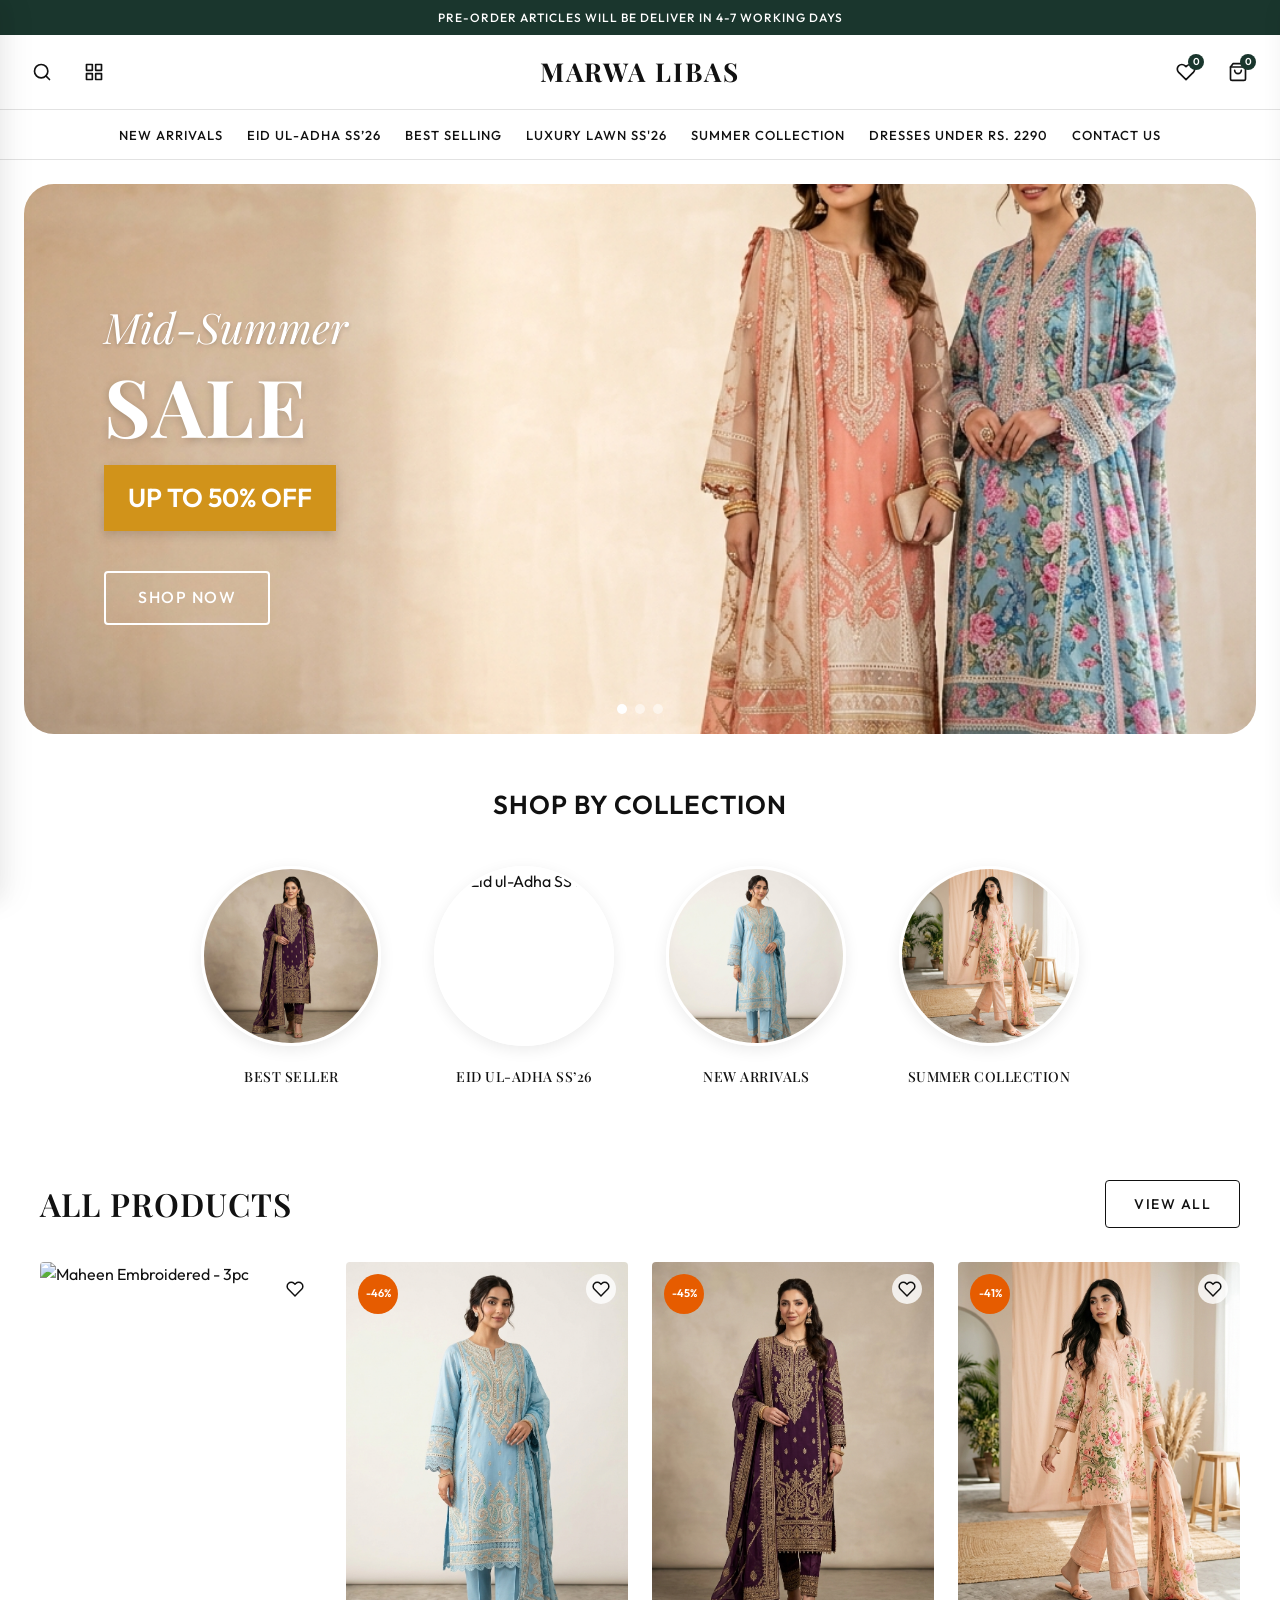
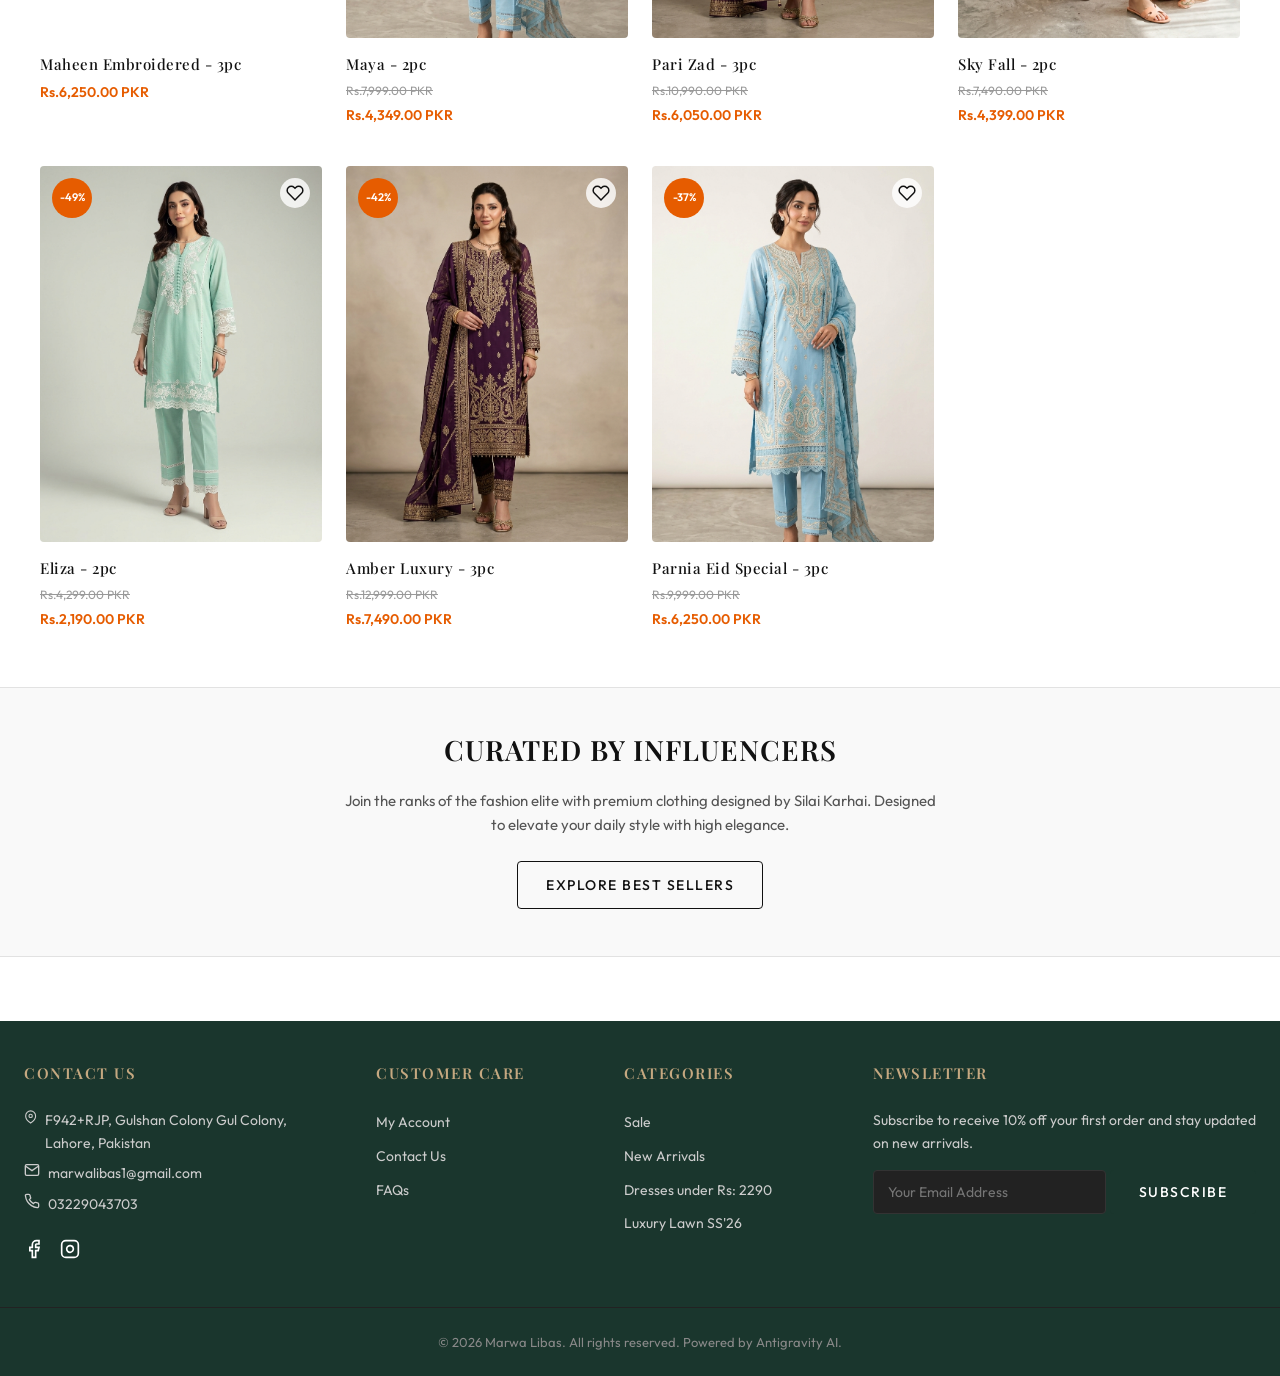
==== index.html @ d1ab4147 "Changes" ====
<!DOCTYPE html>
<html lang="en">
<head>
    <meta charset="UTF-8">
    <meta name="viewport" content="width=device-width, initial-scale=1.0">
    <title>Marwa Libas | Premium Pakistani Women Designer Wear</title>
    <meta name="description" content="Shop premium Women's Designer Suits, Eid Collections, and Summer Lawn dresses at Marwa Libas. Pre-orders deliver in 4-7 working days.">
    <!-- Google Fonts -->
    <link rel="preconnect" href="https://fonts.googleapis.com">
    <link rel="preconnect" href="https://fonts.gstatic.com" crossorigin>
    <link href="https://fonts.googleapis.com/css2?family=Outfit:wght@300;400;500;600;700&family=Playfair+Display:ital,wght@0,400;0,600;0,700;1,400&display=swap" rel="stylesheet">
    <!-- Modular Style Sheets -->
    <link rel="stylesheet" href="css/variables.css">
    <link rel="stylesheet" href="css/global.css">
    <link rel="stylesheet" href="css/components/header.css">
    <link rel="stylesheet" href="css/components/drawers.css">
    <link rel="stylesheet" href="css/components/hero.css">
    <link rel="stylesheet" href="css/components/productCard.css">
    <link rel="stylesheet" href="css/components/footer.css">
    <link rel="stylesheet" href="css/pages/home.css">
    <link rel="stylesheet" href="css/pages/collection.css">
    <link rel="stylesheet" href="css/pages/productDetails.css">
</head>
<body>

    <!-- Announcement Bar -->
    <div class="announcement-bar">
        <span>Pre-Order articles will be deliver in 4-7 working days</span>
    </div>

    <!-- Main Header -->
    <header class="main-header" id="main-header">
        <div class="header-container">
            <!-- Mobile Menu Toggle -->
            <button class="mobile-menu-toggle" id="mobile-menu-toggle" aria-label="Toggle Menu">
                <svg width="24" height="24" viewBox="0 0 24 24" fill="none" stroke="currentColor" stroke-width="2"><line x1="3" y1="12" x2="21" y2="12"></line><line x1="3" y1="6" x2="21" y2="6"></line><line x1="3" y1="18" x2="21" y2="18"></line></svg>
            </button>

            <!-- Left Actions -->
            <div class="header-left">
                <button class="icon-btn" id="search-trigger" aria-label="Search">
                    <svg width="20" height="20" viewBox="0 0 24 24" fill="none" stroke="currentColor" stroke-width="2" stroke-linecap="round" stroke-linejoin="round"><circle cx="11" cy="11" r="8"></circle><line x1="21" y1="21" x2="16.65" y2="16.65"></line></svg>
                </button>
                <a href="admin.html" class="icon-btn header-desktop-only" aria-label="Admin Panel" title="Admin Panel">
                    <svg width="20" height="20" viewBox="0 0 24 24" fill="none" stroke="currentColor" stroke-width="2" stroke-linecap="round" stroke-linejoin="round"><rect x="3" y="3" width="7" height="7"></rect><rect x="14" y="3" width="7" height="7"></rect><rect x="14" y="14" width="7" height="7"></rect><rect x="3" y="14" width="7" height="7"></rect></svg>
                </a>
            </div>

            <!-- Logo -->
            <div class="header-brand">
                <a href="#home" class="logo-link">
                    <span class="logo-text">MARWA LIBAS</span>
                </a>
            </div>

            <!-- Right Actions -->
            <div class="header-right">
                <a href="#wishlist" class="icon-btn" aria-label="Wishlist">
                    <svg width="20" height="20" viewBox="0 0 24 24" fill="none" stroke="currentColor" stroke-width="2" stroke-linecap="round" stroke-linejoin="round"><path d="M20.84 4.61a5.5 5.5 0 0 0-7.78 0L12 5.67l-1.06-1.06a5.5 5.5 0 0 0-7.78 7.78l1.06 1.06L12 21.23l7.78-7.78 1.06-1.06a5.5 5.5 0 0 0 0-7.78z"></path></svg>
                    <span class="badge" id="wishlist-count">0</span>
                </a>
                <button class="icon-btn" id="cart-trigger" aria-label="Cart">
                    <svg width="20" height="20" viewBox="0 0 24 24" fill="none" stroke="currentColor" stroke-width="2" stroke-linecap="round" stroke-linejoin="round"><path d="M6 2L3 6v14a2 2 0 0 0 2 2h14a2 2 0 0 0 2-2V6l-3-4z"></path><line x1="3" y1="6" x2="21" y2="6"></line><path d="M16 10a4 4 0 0 1-8 0"></path></svg>
                    <span class="badge" id="cart-count">0</span>
                </button>
            </div>
        </div>

        <!-- Navigation Menu -->
        <nav class="navigation-menu" id="navigation-menu">
            <ul class="nav-links">
                <li><a href="#collection/new-arrivals" class="nav-link active" data-path="new-arrivals">New Arrivals</a></li>
                <li><a href="#collection/eid-ul-adha" class="nav-link" data-path="eid-ul-adha">Eid ul-Adha SS’26</a></li>
                <li><a href="#collection/best-sellers" class="nav-link" data-path="best-sellers">Best Selling</a></li>
                <li><a href="#collection/luxury-lawn" class="nav-link" data-path="luxury-lawn">Luxury Lawn SS'26</a></li>
                <li><a href="#collection/summer" class="nav-link" data-path="summer">Summer Collection</a></li>
                <li><a href="#collection/under-2290" class="nav-link" data-path="under-2290">Dresses Under Rs. 2290</a></li>
                <li><a href="#contact" class="nav-link" data-path="contact">Contact Us</a></li>
            </ul>
        </nav>
    </header>

    <!-- Slide-Out Mobile Navigation Drawer -->
    <div class="drawer-overlay" id="drawer-overlay"></div>
    <div class="mobile-drawer" id="mobile-drawer">
        <div class="drawer-header">
            <h3>Menu</h3>
            <button class="close-btn" id="close-mobile-menu" aria-label="Close Menu">
                <svg width="24" height="24" viewBox="0 0 24 24" fill="none" stroke="currentColor" stroke-width="2"><line x1="18" y1="6" x2="6" y2="18"></line><line x1="6" y1="6" x2="18" y2="18"></line></svg>
            </button>
        </div>
        <ul class="mobile-nav-links">
            <li><a href="#collection/new-arrivals" class="mobile-nav-link">New Arrivals</a></li>
            <li><a href="#collection/eid-ul-adha" class="mobile-nav-link">Eid ul-Adha SS’26</a></li>
            <li><a href="#collection/best-sellers" class="mobile-nav-link">Best Selling</a></li>
            <li><a href="#collection/luxury-lawn" class="mobile-nav-link">Luxury Lawn SS'26</a></li>
            <li><a href="#collection/summer" class="mobile-nav-link">Summer Collection</a></li>
            <li><a href="#collection/under-2290" class="mobile-nav-link">Dresses Under Rs. 2290</a></li>
            <li><a href="#contact" class="mobile-nav-link">Contact Us</a></li>
            <li><a href="admin.html" class="mobile-nav-link" style="color: var(--primary); font-weight: bold;">Admin Panel</a></li>
        </ul>
    </div>

    <!-- Premium Slide-Out Search Drawer -->
    <div class="drawer-overlay" id="search-drawer-overlay"></div>
    <div class="search-drawer" id="search-drawer">
        <div class="drawer-header">
            <h3>Discover</h3>
            <button class="close-btn" id="close-search" aria-label="Close Search">
                <svg width="24" height="24" viewBox="0 0 24 24" fill="none" stroke="currentColor" stroke-width="2"><line x1="18" y1="6" x2="6" y2="18"></line><line x1="6" y1="6" x2="18" y2="18"></line></svg>
            </button>
        </div>
        <div class="search-drawer-content">
            <div class="search-category-wrapper">
                <select id="search-category" class="search-category-select">
                    <option value="all">All Categories</option>
                    <option value="2pc lawn suit">2pc lawn suit</option>
                    <option value="2pcs suit">2pcs suit</option>
                    <option value="3pc lawn suit">3pc lawn suit</option>
                    <option value="3pcs">3pcs</option>
                </select>
                <svg class="select-icon" width="16" height="16" viewBox="0 0 24 24" fill="none" stroke="currentColor" stroke-width="2"><polyline points="6 9 12 15 18 9"></polyline></svg>
            </div>

            <div class="premium-search-input-wrapper">
                <input type="text" id="search-input" placeholder="What are you looking for?" autocomplete="off">
                <button class="search-btn" id="search-btn">
                    <svg width="20" height="20" viewBox="0 0 24 24" fill="none" stroke="currentColor" stroke-width="2"><circle cx="11" cy="11" r="8"></circle><line x1="21" y1="21" x2="16.65" y2="16.65"></line></svg>
                </button>
            </div>
            
            <div id="search-suggestions" class="search-suggestions">
                <p class="suggestions-title">Trending Now</p>
                <div class="trending-tags">
                    <span class="trending-tag" onclick="document.getElementById('search-input').value='Luxury Lawn'; document.getElementById('search-input').dispatchEvent(new Event('input'))">Luxury Lawn</span>
                    <span class="trending-tag" onclick="document.getElementById('search-input').value='Sale'; document.getElementById('search-input').dispatchEvent(new Event('input'))">Sale</span>
                    <span class="trending-tag" onclick="document.getElementById('search-input').value='2pc'; document.getElementById('search-input').dispatchEvent(new Event('input'))">2pc Suits</span>
                </div>
            </div>

            <div class="search-results" id="search-results">
                <!-- Search results rendered dynamically -->
            </div>
        </div>
    </div>

    <!-- Slide-Out Cart Drawer -->
    <div class="cart-drawer-overlay" id="cart-drawer-overlay"></div>
    <div class="cart-drawer" id="cart-drawer">
        <div class="cart-drawer-header">
            <h3>Shopping Cart (<span id="cart-drawer-count">0</span>)</h3>
            <button class="close-btn" id="close-cart" aria-label="Close Cart">
                <svg width="24" height="24" viewBox="0 0 24 24" fill="none" stroke="currentColor" stroke-width="2"><line x1="18" y1="6" x2="6" y2="18"></line><line x1="6" y1="6" x2="18" y2="18"></line></svg>
            </button>
        </div>
        
        <div class="cart-drawer-content" id="cart-drawer-items">
            <!-- Cart items render dynamically -->
            <div class="empty-cart-message">
                <svg width="64" height="64" viewBox="0 0 24 24" fill="none" stroke="currentColor" stroke-width="1.5"><circle cx="9" cy="21" r="1"></circle><circle cx="20" cy="21" r="1"></circle><path d="M1 1h4l2.68 13.39a2 2 0 0 0 2 1.61h9.72a2 2 0 0 0 2-1.61L23 6H6"></path></svg>
                <p>Your shopping cart is empty</p>
                <a href="#collection/new-arrivals" class="btn btn-primary close-cart-drawer-btn">Start Shopping</a>
            </div>
        </div>

        <div class="cart-drawer-footer" id="cart-drawer-footer" style="display: none;">
            <div class="cart-summary-row">
                <span>Subtotal:</span>
                <span id="cart-drawer-subtotal">Rs. 0.00</span>
            </div>
            <p class="cart-note">Shipping & taxes calculated at checkout</p>
            <a href="#cart" class="btn btn-outline btn-block" style="margin-bottom: 10px; background-color: transparent; border: 1px solid var(--primary); color: var(--primary);" id="cart-view-btn">View Cart</a>
            <a href="#checkout" class="btn btn-primary btn-block" id="cart-checkout-btn">Proceed to Checkout</a>
        </div>
    </div>

    <!-- Main Viewport for Dynamic Content -->
    <main id="app-content" class="fade-in">
        <!-- Renders dynamic page content from app.js -->
    </main>

    <!-- Footer -->
    <footer class="site-footer">
        <div class="footer-container">
            <div class="footer-col footer-contact">
                <h3>Contact Us</h3>
                <ul class="footer-info-list">
                    <li>
                        <svg width="16" height="16" viewBox="0 0 24 24" fill="none" stroke="currentColor" stroke-width="2"><path d="M21 10c0 7-9 13-9 13s-9-6-9-13a9 9 0 0 1 18 0z"></path><circle cx="12" cy="10" r="3"></circle></svg>
                        <span>F942+RJP, Gulshan Colony Gul Colony, Lahore, Pakistan</span>
                    </li>
                    <li>
                        <svg width="16" height="16" viewBox="0 0 24 24" fill="none" stroke="currentColor" stroke-width="2"><path d="M4 4h16c1.1 0 2 .9 2 2v12c0 1.1-.9 2-2 2H4c-1.1 0-2-.9-2-2V6c0-1.1.9-2 2-2z"></path><polyline points="22,6 12,13 2,6"></polyline></svg>
                        <a href="mailto:marwalibas1@gmail.com">marwalibas1@gmail.com</a>
                    </li>
                    <li>
                        <svg width="16" height="16" viewBox="0 0 24 24" fill="none" stroke="currentColor" stroke-width="2"><path d="M22 16.92v3a2 2 0 0 1-2.18 2 19.79 19.79 0 0 1-8.63-3.07 19.5 19.5 0 0 1-6-6 19.79 19.79 0 0 1-3.07-8.67A2 2 0 0 1 4.11 2h3a2 2 0 0 1 2 1.72 12.84 12.84 0 0 0 .7 2.81 2 2 0 0 1-.45 2.11L8.09 9.91a16 16 0 0 0 6 6l1.27-1.27a2 2 0 0 1 2.11-.45 12.84 12.84 0 0 0 2.81.7A2 2 0 0 1 22 16.92z"></path></svg>
                        <a href="tel:03229043703">03229043703</a>
                    </li>
                </ul>
                <div class="social-links">
                    <a href="https://facebook.com" target="_blank" aria-label="Facebook">
                        <svg width="20" height="20" viewBox="0 0 24 24" fill="none" stroke="currentColor" stroke-width="2"><path d="M18 2h-3a5 5 0 0 0-5 5v3H7v4h3v8h4v-8h3l1-4h-4V7a1 1 0 0 1 1-1h3z"></path></svg>
                    </a>
                    <a href="https://instagram.com" target="_blank" aria-label="Instagram">
                        <svg width="20" height="20" viewBox="0 0 24 24" fill="none" stroke="currentColor" stroke-width="2"><rect x="2" y="2" width="20" height="20" rx="5" ry="5"></rect><path d="M16 11.37A4 4 0 1 1 12.63 8 4 4 0 0 1 16 11.37z"></path><line x1="17.5" y1="6.5" x2="17.51" y2="6.5"></line></svg>
                    </a>
                </div>
            </div>

            <div class="footer-col">
                <h3>Customer Care</h3>
                <ul>
                    <li><a href="#account">My Account</a></li>
                    <li><a href="#contact">Contact Us</a></li>
                    <li><a href="#faqs">FAQs</a></li>
                </ul>
            </div>

            <div class="footer-col">
                <h3>Categories</h3>
                <ul>
                    <li><a href="#collection/sale">Sale</a></li>
                    <li><a href="#collection/new-arrivals">New Arrivals</a></li>
                    <li><a href="#collection/under-2290">Dresses under Rs: 2290</a></li>
                    <li><a href="#collection/luxury-lawn">Luxury Lawn SS'26</a></li>
                </ul>
            </div>

            <div class="footer-col footer-newsletter">
                <h3>Newsletter</h3>
                <p>Subscribe to receive 10% off your first order and stay updated on new arrivals.</p>
                <form id="newsletter-form" class="newsletter-form">
                    <input type="email" placeholder="Your Email Address" required>
                    <button type="submit" class="btn btn-dark">Subscribe</button>
                </form>
            </div>
        </div>
        <div class="footer-bottom">
            <p>&copy; 2026 Marwa Libas. All rights reserved. Powered by Antigravity AI.</p>
        </div>
    </footer>

    <!-- App Logic -->
    <script src="https://www.gstatic.com/firebasejs/8.10.1/firebase-app.js"></script>
    <script src="https://www.gstatic.com/firebasejs/8.10.1/firebase-firestore.js"></script>
    <script src="js/data/firebase.js"></script>
    <script src="js/data/products.js"></script>
    <script src="js/data/store.js"></script>
    <script src="js/components/header.js"></script>
    <script src="js/components/cartDrawer.js"></script>
    <script src="js/components/productCard.js"></script>
    <script src="js/pages/home.js"></script>
    <script src="js/pages/collection.js"></script>
    <script src="js/pages/productDetails.js"></script>
    <script src="js/pages/contact.js"></script>
    <script src="js/pages/cart.js"></script>
    <script src="js/pages/checkout.js"></script>
    <script src="js/pages/wishlist.js"></script>
    <script src="js/main.js"></script>
</body>
</html>
---- css/variables.css ----
/* ==========================================
   DESIGN SYSTEM & CUSTOM VARIABLES
   ========================================== */
:root {
    --font-heading: 'Playfair Display', serif;
    --font-body: 'Outfit', sans-serif;

    /* Color Palette */
    --color-bg-primary: #ffffff;
    --color-bg-secondary: #f9f9f9;
    --color-bg-tertiary: #f0f0f0;
    
    --color-text-primary: #111111;
    --color-text-secondary: #555555;
    --color-text-muted: #888888;
    
    --color-brand: #1a362d; /* Premium Deep Green */
    --color-accent: #c5a880; /* Elegant Soft Gold */
    --color-accent-dark: #b3956d;
    --color-premium: #722F37; /* Rich Burgundy - 3rd Premium Color */
    --color-sale: #d9534f; /* Sale Red Badge */
    --color-border: #e2e2e2;
    --color-border-dark: #222222;

    /* Spacing */
    --spacing-xs: 4px;
    --spacing-sm: 8px;
    --spacing-md: 16px;
    --spacing-lg: 24px;
    --spacing-xl: 40px;
    --spacing-xxl: 64px;

    /* Effects */
    --box-shadow: 0 4px 20px rgba(0, 0, 0, 0.05);
    --border-radius: 4px;
    --transition-fast: 0.2s ease;
    --transition-smooth: 0.3s cubic-bezier(0.25, 0.46, 0.45, 0.94);
    --transition-slow: 0.5s cubic-bezier(0.25, 0.8, 0.25, 1);
}
---- css/global.css ----
/* ==========================================
   RESET & BASE STYLES
   ========================================== */
* {
    margin: 0;
    padding: 0;
    box-sizing: border-box;
}

body {
    font-family: var(--font-body);
    background-color: var(--color-bg-primary);
    color: var(--color-text-primary);
    line-height: 1.6;
    overflow-x: hidden;
    -webkit-font-smoothing: antialiased;
}

a {
    color: inherit;
    text-decoration: none;
    transition: color var(--transition-fast);
}

button {
    font-family: inherit;
    background: none;
    border: none;
    cursor: pointer;
    outline: none;
}

img {
    max-width: 100%;
    height: auto;
    display: block;
}

ul {
    list-style: none;
}

/* ==========================================
   TYPOGRAPHY & UTILITIES
   ========================================== */
h1, h2, h3, h4, h5, h6 {
    font-family: var(--font-heading);
    font-weight: 600;
    letter-spacing: 0.5px;
}

.text-center { text-align: center; }
.container {
    max-width: 1200px;
    margin: 0 auto;
    padding: 0 var(--spacing-lg);
}

/* Scrollbar Styling */
::-webkit-scrollbar {
    width: 6px;
    height: 6px;
}
::-webkit-scrollbar-track {
    background: var(--color-bg-secondary);
}
::-webkit-scrollbar-thumb {
    background: var(--color-accent);
    border-radius: 3px;
}

/* ==========================================
   BUTTONS
   ========================================== */
.btn {
    display: inline-block;
    padding: 12px 28px;
    font-size: 14px;
    font-weight: 500;
    text-transform: uppercase;
    letter-spacing: 1.5px;
    border-radius: var(--border-radius);
    transition: all var(--transition-smooth);
    position: relative;
    overflow: hidden;
    z-index: 1;
    text-align: center;
}

.btn-primary {
    background-color: var(--color-brand);
    color: var(--color-bg-primary);
    border: 1px solid var(--color-brand);
}

.btn-primary::after {
    content: '';
    position: absolute;
    bottom: 0;
    left: 0;
    width: 100%;
    height: 0;
    background-color: var(--color-accent);
    transition: all var(--transition-smooth);
    z-index: -1;
}

.btn-primary:hover::after {
    height: 100%;
}

.btn-primary:hover {
    color: white;
    border-color: var(--color-accent);
}

.btn-dark {
    background-color: var(--color-brand);
    color: var(--color-bg-primary);
    border: 1px solid var(--color-brand);
}

.btn-dark:hover {
    background-color: var(--color-accent-dark);
    border-color: var(--color-accent-dark);
}

.btn-outline {
    background: transparent;
    color: var(--color-text-primary);
    border: 1px solid var(--color-text-primary);
}

.btn-outline:hover {
    background-color: var(--color-premium);
    color: var(--color-bg-primary);
    border-color: var(--color-premium);
}

.btn-block {
    display: block;
    width: 100%;
}

/* ==========================================
   DYNAMIC PAGES CONTAINER
   ========================================= */
#app-content {
    min-height: calc(100vh - 350px);
}

.fade-in {
    animation: fadeIn 0.4s ease-out forwards;
}

@keyframes fadeIn {
    from { opacity: 0; transform: translateY(10px); }
    to { opacity: 1; transform: translateY(0); }
}
---- css/components/header.css ----
/* ==========================================
   ANNOUNCEMENT BAR
   ========================================== */
.announcement-bar {
    background-color: var(--color-brand);
    color: var(--color-bg-primary);
    text-align: center;
    padding: 8px var(--spacing-md);
    font-size: 12px;
    font-weight: 500;
    letter-spacing: 1px;
    text-transform: uppercase;
}

/* ==========================================
   HEADER
   ========================================== */
.main-header {
    background-color: var(--color-bg-primary);
    border-bottom: 1px solid var(--color-border);
    position: sticky;
    top: 0;
    z-index: 100;
    transition: transform var(--transition-smooth);
}

.header-container {
    max-width: 1400px;
    margin: 0 auto;
    padding: 16px var(--spacing-lg);
    display: flex;
    justify-content: space-between;
    align-items: center;
}

.header-left, .header-right {
    display: flex;
    align-items: center;
    gap: var(--spacing-md);
    flex: 1;
}

.header-right {
    justify-content: flex-end;
}

.header-brand {
    text-align: center;
    flex: 1;
}

.logo-text {
    font-family: var(--font-heading);
    font-size: 26px;
    font-weight: 700;
    letter-spacing: 2px;
    color: var(--color-text-primary);
}

.icon-btn {
    color: var(--color-text-primary);
    display: flex;
    align-items: center;
    justify-content: center;
    padding: 8px;
    position: relative;
    transition: color var(--transition-fast);
}

.icon-btn:hover {
    color: var(--color-accent);
}

.badge {
    position: absolute;
    top: 0;
    right: 0;
    background-color: var(--color-brand);
    color: var(--color-bg-primary);
    font-size: 10px;
    width: 16px;
    height: 16px;
    border-radius: 50%;
    display: flex;
    align-items: center;
    justify-content: center;
    font-weight: 600;
}

/* Navigation */
.navigation-menu {
    border-top: 1px solid var(--color-border);
    padding: 12px 0;
}

.nav-links {
    display: flex;
    justify-content: center;
    align-items: center;
    gap: var(--spacing-lg);
}

.nav-link {
    font-size: 13px;
    font-weight: 500;
    text-transform: uppercase;
    letter-spacing: 1px;
    color: var(--color-text-primary);
    position: relative;
    padding-bottom: 4px;
}

.nav-link::after {
    content: '';
    position: absolute;
    bottom: 0;
    left: 0;
    width: 0;
    height: 1px;
    background-color: var(--color-text-primary);
    transition: width var(--transition-smooth);
}

.nav-link:hover::after, .nav-link.active::after {
    width: 100%;
}

.mobile-menu-toggle {
    display: none;
}

@media (max-width: 991px) {
    .navigation-menu {
        display: none;
    }
    .mobile-menu-toggle {
        display: flex;
    }
    .header-desktop-only {
        display: none;
    }
}
---- css/components/drawers.css ----
/* ==========================================
   SIDE DRAWERS (COMMON)
   ========================================== */
.drawer-overlay, .cart-drawer-overlay {
    position: fixed;
    top: 0;
    left: 0;
    width: 100vw;
    height: 100vh;
    background-color: rgba(0, 0, 0, 0.4);
    backdrop-filter: blur(2px);
    z-index: 1000;
    opacity: 0;
    visibility: hidden;
    transition: all var(--transition-smooth);
}

.drawer-overlay.active, .cart-drawer-overlay.active {
    opacity: 1;
    visibility: visible;
}

.mobile-drawer, .cart-drawer {
    position: fixed;
    top: 0;
    height: 100vh;
    width: 380px;
    max-width: 100%;
    background-color: var(--color-bg-primary);
    z-index: 1001;
    box-shadow: var(--box-shadow);
    display: flex;
    flex-direction: column;
    transition: transform var(--transition-slow);
}

.mobile-drawer {
    left: 0;
    transform: translateX(-100%);
}

.mobile-drawer.active {
    transform: translateX(0);
}

.cart-drawer {
    right: 0;
    transform: translateX(100%);
}

.cart-drawer.active {
    transform: translateX(0);
}

.drawer-header, .cart-drawer-header {
    padding: var(--spacing-lg);
    border-bottom: 1px solid var(--color-border);
    display: flex;
    justify-content: space-between;
    align-items: center;
}

.drawer-header h3, .cart-drawer-header h3 {
    font-size: 18px;
    text-transform: uppercase;
    letter-spacing: 1px;
}

.close-btn {
    font-size: 24px;
    color: var(--color-text-primary);
    display: flex;
    align-items: center;
    justify-content: center;
    transition: transform var(--transition-fast);
}

.close-btn:hover {
    transform: rotate(90deg);
}

/* Mobile Nav Drawer Items */
.mobile-nav-links {
    padding: var(--spacing-lg);
}

.mobile-nav-link {
    display: block;
    padding: 12px 0;
    font-size: 16px;
    font-weight: 500;
    text-transform: uppercase;
    letter-spacing: 1px;
    border-bottom: 1px solid var(--color-bg-secondary);
}

/* Cart Drawer Items */
.cart-drawer-content {
    flex: 1;
    overflow-y: auto;
    padding: var(--spacing-lg);
}

.empty-cart-message {
    display: flex;
    flex-direction: column;
    align-items: center;
    justify-content: center;
    height: 100%;
    color: var(--color-text-secondary);
    gap: var(--spacing-md);
}

.empty-cart-message p {
    font-size: 15px;
}

.cart-item {
    display: flex;
    gap: var(--spacing-md);
    padding-bottom: var(--spacing-md);
    margin-bottom: var(--spacing-md);
    border-bottom: 1px solid var(--color-border);
}

.cart-item-img {
    width: 80px;
    height: 100px;
    object-fit: cover;
    border-radius: var(--border-radius);
}

.cart-item-details {
    flex: 1;
}

.cart-item-title {
    font-size: 14px;
    font-weight: 600;
    color: var(--color-text-primary);
    margin-bottom: 4px;
}

.cart-item-meta {
    font-size: 12px;
    color: var(--color-text-secondary);
    margin-bottom: 8px;
}

.cart-item-qty {
    display: flex;
    align-items: center;
    border: 1px solid var(--color-border);
    max-width: fit-content;
    border-radius: var(--border-radius);
}

.qty-btn {
    padding: 4px 10px;
    font-size: 14px;
    font-weight: 600;
}

.qty-val {
    padding: 4px 8px;
    font-size: 13px;
    min-width: 24px;
    text-align: center;
}

.cart-item-price-remove {
    display: flex;
    flex-direction: column;
    justify-content: space-between;
    align-items: flex-end;
}

.cart-item-price {
    font-size: 14px;
    font-weight: 600;
}

.cart-remove-btn {
    font-size: 12px;
    color: var(--color-text-muted);
    text-decoration: underline;
}

.cart-remove-btn:hover {
    color: var(--color-sale);
}

.cart-drawer-footer {
    padding: var(--spacing-lg);
    border-top: 1px solid var(--color-border);
    background-color: var(--color-bg-secondary);
}

.cart-summary-row {
    display: flex;
    justify-content: space-between;
    font-size: 16px;
    font-weight: 600;
    margin-bottom: var(--spacing-sm);
}

.cart-note {
    font-size: 12px;
    color: var(--color-text-muted);
    margin-bottom: var(--spacing-md);
}

/* ==========================================
   SEARCH DRAWER (PREMIUM)
   ========================================== */
.search-drawer {
    position: fixed;
    top: 0;
    left: 0;
    height: 100vh;
    width: 450px;
    max-width: 100%;
    background-color: var(--color-bg-primary);
    z-index: 1001;
    box-shadow: 10px 0 30px rgba(0, 0, 0, 0.05);
    display: flex;
    flex-direction: column;
    transform: translateX(-100%);
    transition: transform var(--transition-slow);
}

.search-drawer.active {
    transform: translateX(0);
}

.search-drawer-content {
    flex: 1;
    overflow-y: auto;
    padding: var(--spacing-xl) var(--spacing-lg);
}

.search-category-wrapper {
    position: relative;
    margin-bottom: var(--spacing-md);
}

.search-category-select {
    width: 100%;
    appearance: none;
    background-color: transparent;
    border: 1px solid var(--color-border);
    border-radius: 30px;
    padding: 12px 18px;
    font-size: 14px;
    color: var(--color-text-primary);
    font-family: inherit;
    outline: none;
    cursor: pointer;
    transition: border-color var(--transition-fast);
}

.search-category-select:focus {
    border-color: var(--color-brand);
}

.search-category-wrapper .select-icon {
    position: absolute;
    right: 16px;
    top: 50%;
    transform: translateY(-50%);
    pointer-events: none;
    color: var(--color-text-secondary);
}

.premium-search-input-wrapper {
    display: flex;
    align-items: center;
    border-bottom: 2px solid var(--color-border);
    padding-bottom: var(--spacing-sm);
    margin-bottom: var(--spacing-xl);
    transition: border-color var(--transition-fast);
}

.premium-search-input-wrapper:focus-within {
    border-color: var(--color-brand);
}

.premium-search-input-wrapper input {
    flex: 1;
    border: none;
    background: transparent;
    font-size: 20px;
    font-family: var(--font-heading);
    outline: none;
    padding: var(--spacing-sm) 0;
    color: var(--color-text-primary);
}

.premium-search-input-wrapper input::placeholder {
    color: var(--color-text-muted);
    font-style: italic;
}

.search-btn {
    color: var(--color-text-primary);
    background: transparent;
    border: none;
    cursor: pointer;
    padding: 8px;
    transition: color var(--transition-fast);
}

.search-btn:hover {
    color: var(--color-brand);
}

.search-suggestions {
    margin-bottom: var(--spacing-xl);
}

.suggestions-title {
    font-size: 13px;
    text-transform: uppercase;
    letter-spacing: 1px;
    font-weight: 600;
    color: var(--color-text-secondary);
    margin-bottom: var(--spacing-md);
}

.trending-tags {
    display: flex;
    flex-wrap: wrap;
    gap: var(--spacing-sm);
}

.trending-tag {
    font-size: 13px;
    padding: 6px 16px;
    background-color: var(--color-bg-secondary);
    color: var(--color-text-primary);
    border-radius: 20px;
    cursor: pointer;
    transition: all var(--transition-fast);
    border: 1px solid var(--color-border);
}

.trending-tag:hover {
    background-color: var(--color-brand);
    color: #ffffff;
    border-color: var(--color-brand);
}

.search-results {
    display: flex;
    flex-direction: column;
    gap: var(--spacing-md);
}

.search-result-item {
    display: flex;
    gap: var(--spacing-md);
    padding: var(--spacing-md) 0;
    border-bottom: 1px solid var(--color-border);
    cursor: pointer;
    transition: opacity var(--transition-fast);
}

.search-result-item:hover {
    opacity: 0.7;
}

.search-result-item img {
    width: 60px;
    height: 80px;
    object-fit: cover;
    border-radius: var(--border-radius);
}

.search-result-info {
    flex: 1;
    display: flex;
    flex-direction: column;
    justify-content: center;
}

.search-result-title {
    font-size: 15px;
    font-weight: 500;
    margin-bottom: 4px;
    color: var(--color-text-primary);
}

.search-result-price {
    font-size: 14px;
    color: var(--color-text-secondary);
}
---- css/components/hero.css ----
/* ==========================================
   HERO SECTION
   ========================================== */
.hero-container {
    max-width: 1400px;
    margin: var(--spacing-lg) auto;
    padding: 0 var(--spacing-lg);
}

.hero-section {
    position: relative;
    display: flex;
    align-items: center;
    border-radius: 30px;
    overflow: hidden;
    height: 550px;
}

.hero-slide {
    position: absolute;
    top: 0;
    left: 0;
    width: 100%;
    height: 100%;
    opacity: 0;
    transition: opacity 0.8s ease-in-out;
    display: flex;
    align-items: center;
    z-index: 1;
}

.hero-slide.active {
    opacity: 1;
    z-index: 2;
}

.hero-bg-img {
    position: absolute;
    top: 0;
    left: 0;
    width: 100%;
    height: 100%;
    object-fit: cover;
    z-index: -1;
}

.hero-content {
    position: relative;
    z-index: 2;
    padding: 0 80px;
    max-width: 650px;
    color: #ffffff;
}

.hero-subtitle {
    font-size: 42px;
    font-family: var(--font-heading);
    font-style: italic;
    margin-bottom: 0;
    text-shadow: 0 2px 4px rgba(0,0,0,0.2);
}

.hero-title {
    font-size: 80px;
    line-height: 1.1;
    margin-bottom: var(--spacing-md);
    font-family: var(--font-heading);
    font-weight: 700;
    letter-spacing: 2px;
    text-shadow: 0 2px 8px rgba(0,0,0,0.2);
}

.hero-discount {
    background-color: #d1931a;
    color: #ffffff;
    padding: 12px 24px;
    display: inline-block;
    font-size: 26px;
    font-weight: 600;
    margin-bottom: var(--spacing-xl);
    box-shadow: 0 4px 10px rgba(0,0,0,0.15);
}

.hero-actions {
    display: flex;
    gap: var(--spacing-md);
}

.hero-actions .btn {
    border: 2px solid #ffffff;
    color: #ffffff;
    font-size: 16px;
    padding: 12px 32px;
    transition: all var(--transition-fast);
}

.hero-actions .btn:hover {
    background-color: #ffffff;
    color: var(--color-text-primary);
}

.hero-pagination {
    position: absolute;
    bottom: 20px;
    left: 0;
    width: 100%;
    display: flex;
    justify-content: center;
    gap: 8px;
    z-index: 3;
}

.hero-pagination .dot {
    width: 10px;
    height: 10px;
    border-radius: 50%;
    background-color: rgba(255, 255, 255, 0.5);
    cursor: pointer;
    transition: all var(--transition-fast);
}

.hero-pagination .dot.active {
    background-color: #ffffff;
}

@media (max-width: 991px) {
    .hero-section {
        height: 400px;
    }
    .hero-content {
        padding: 0 40px;
    }
    .hero-title {
        font-size: 56px;
    }
    .hero-subtitle {
        font-size: 32px;
    }
    .hero-discount {
        font-size: 20px;
    }
}

@media (max-width: 576px) {
    .hero-section {
        height: 350px;
        align-items: flex-end;
        padding-bottom: 60px;
    }
    .hero-content {
        padding: 0 20px;
        text-align: center;
        width: 100%;
    }
    .hero-title {
        font-size: 42px;
    }
    .hero-actions {
        justify-content: center;
    }
}
---- css/components/productCard.css ----
/* ==========================================
   PRODUCT GRID & CARD
   ========================================== */
.product-grid {
    display: grid;
    grid-template-columns: repeat(4, 1fr); /* default */
    gap: var(--spacing-lg);
}

.grid-cols-1 { grid-template-columns: repeat(1, 1fr) !important; }
.grid-cols-2 { grid-template-columns: repeat(2, 1fr) !important; }
.grid-cols-3 { grid-template-columns: repeat(3, 1fr) !important; }
.grid-cols-4 { grid-template-columns: repeat(4, 1fr) !important; }
.grid-cols-5 { grid-template-columns: repeat(5, 1fr) !important; }
.grid-cols-6 { grid-template-columns: repeat(6, 1fr) !important; }

@media (max-width: 1200px) {
    .product-grid { grid-template-columns: repeat(3, 1fr); }
    .grid-cols-4, .grid-cols-5, .grid-cols-6 { grid-template-columns: repeat(3, 1fr) !important; }
}
@media (max-width: 768px) {
    .product-grid { grid-template-columns: repeat(2, 1fr); }
    .grid-cols-3, .grid-cols-4, .grid-cols-5, .grid-cols-6 { grid-template-columns: repeat(2, 1fr) !important; }
}
@media (max-width: 480px) {
    .product-grid { grid-template-columns: 1fr; }
    .grid-cols-2, .grid-cols-3, .grid-cols-4, .grid-cols-5, .grid-cols-6 { grid-template-columns: 1fr !important; }
}

.product-card {
    background-color: var(--color-bg-primary);
    position: relative;
    display: flex;
    flex-direction: column;
    transition: transform var(--transition-smooth);
}

.product-card:hover {
    transform: translateY(-4px);
}

.product-card-media {
    position: relative;
    overflow: hidden;
    border-radius: var(--border-radius);
    aspect-ratio: 3/4;
}

.product-card-media img {
    width: 100%;
    height: 100%;
    object-fit: cover;
    transition: transform var(--transition-slow);
}

.product-card:hover .product-card-media img {
    transform: scale(1.05);
}

.product-badges-container {
    position: absolute;
    top: 12px;
    left: 12px;
    display: flex;
    gap: 8px;
    align-items: flex-start;
    z-index: 2;
}

.badge-discount {
    background-color: #e65c00; /* Orange color from screenshot */
    color: white;
    width: 40px;
    height: 40px;
    border-radius: 50%;
    display: flex;
    align-items: center;
    justify-content: center;
    font-size: 11px;
    font-weight: 600;
}

.badge-restock {
    background-color: #2e7d32; /* Green color from screenshot */
    color: white;
    padding: 4px 8px;
    border-radius: 4px;
    font-size: 10px;
    font-weight: 700;
    text-transform: uppercase;
    letter-spacing: 0.5px;
    margin-top: 10px;
}

/* Quick Buy overlay */
.quick-buy-overlay {
    position: absolute;
    bottom: 0;
    left: 0;
    width: 100%;
    background-color: rgba(255, 255, 255, 0.95);
    padding: var(--spacing-sm) var(--spacing-md);
    transform: translateY(100%);
    transition: transform var(--transition-smooth);
    display: flex;
    justify-content: center;
    gap: var(--spacing-xs);
    z-index: 3;
}

.product-card:hover .quick-buy-overlay {
    transform: translateY(0);
}

.quick-size-btn {
    border: 1px solid var(--color-border);
    padding: 6px 12px;
    font-size: 12px;
    font-weight: 500;
    background-color: var(--color-bg-primary);
    transition: all var(--transition-fast);
}

.quick-size-btn:hover {
    background-color: var(--color-text-primary);
    color: var(--color-bg-primary);
    border-color: var(--color-text-primary);
}

.product-card-details {
    padding: var(--spacing-md) 0;
    flex: 1;
    display: flex;
    flex-direction: column;
}

.product-card-title {
    font-size: 15px;
    font-weight: 500;
    color: var(--color-text-primary);
    margin-bottom: 6px;
    line-height: 1.4;
}

.product-card-title a:hover {
    color: var(--color-accent);
}

.product-card-price-col {
    display: flex;
    flex-direction: column;
    align-items: flex-start;
    gap: 4px;
    font-size: 13px;
    font-weight: 600;
}

.price-original {
    color: #999;
    text-decoration: line-through;
    font-weight: 400;
    font-size: 12px;
}

.price-sale {
    color: #e65c00; /* Match orange/red from screenshot */
    font-size: 14px;
}
---- css/components/footer.css ----
/* ==========================================
   FOOTER
   ========================================== */
.site-footer {
    background-color: var(--color-brand);
    color: #ffffff;
    padding: var(--spacing-xl) 0 0;
    margin-top: var(--spacing-xxl);
}

.footer-container {
    max-width: 1400px;
    margin: 0 auto;
    padding: 0 var(--spacing-lg) var(--spacing-xl);
    display: grid;
    grid-template-columns: 1.5fr 1fr 1fr 1.5fr;
    gap: var(--spacing-xl);
}

@media (max-width: 991px) {
    .footer-container { grid-template-columns: 1fr 1fr; }
}
@media (max-width: 576px) {
    .footer-container { grid-template-columns: 1fr; }
}

.footer-col h3 {
    font-size: 15px;
    text-transform: uppercase;
    letter-spacing: 1.5px;
    margin-bottom: var(--spacing-lg);
    color: var(--color-accent);
}

.footer-col ul {
    display: flex;
    flex-direction: column;
    gap: var(--spacing-sm);
}

.footer-col ul a {
    color: #cccccc;
    font-size: 14px;
}

.footer-col ul a:hover {
    color: var(--color-accent);
}

.footer-info-list {
    display: flex;
    flex-direction: column;
    gap: var(--spacing-md);
    color: #cccccc;
    font-size: 14px;
}

.footer-info-list li {
    display: flex;
    align-items: flex-start;
    gap: var(--spacing-sm);
}

.social-links {
    display: flex;
    gap: var(--spacing-md);
    margin-top: var(--spacing-lg);
}

.social-links a {
    color: #ffffff;
    transition: color var(--transition-fast);
}

.social-links a:hover {
    color: var(--color-accent);
}

.footer-newsletter p {
    font-size: 14px;
    color: #cccccc;
    margin-bottom: var(--spacing-md);
}

.newsletter-form {
    display: flex;
    gap: var(--spacing-xs);
}

.newsletter-form input {
    flex: 1;
    padding: 10px 14px;
    border: 1px solid #333333;
    background-color: #222222;
    color: #ffffff;
    outline: none;
    border-radius: var(--border-radius);
    font-family: inherit;
    font-size: 14px;
}

.newsletter-form input:focus {
    border-color: var(--color-accent);
}

.footer-bottom {
    border-top: 1px solid #222222;
    text-align: center;
    padding: var(--spacing-lg) 0;
    font-size: 13px;
    color: #888888;
}
---- css/pages/home.css ----
/* ==========================================
   COLLECTION SECTION
   ========================================== */
.collection-section {
    padding: var(--spacing-xl) 0;
}

.collection-title {
    font-size: 32px;
    margin-bottom: var(--spacing-sm);
    text-transform: uppercase;
    letter-spacing: 1px;
}

.collection-subtitle {
    font-size: 14px;
    color: var(--color-text-secondary);
    margin-bottom: var(--spacing-xl);
}

/* ==========================================
   CURATED SECTION (HOMEPAGE BANNER)
   ========================================== */
.curated-section {
    background-color: var(--color-bg-secondary);
    padding: var(--spacing-xl) 0;
    border-top: 1px solid var(--color-border);
    border-bottom: 1px solid var(--color-border);
}

.curated-banner {
    text-align: center;
    max-width: 600px;
    margin: 0 auto;
}

.curated-banner h2 {
    font-size: 28px;
    text-transform: uppercase;
    letter-spacing: 1px;
    margin-bottom: var(--spacing-md);
}

.curated-banner p {
    font-size: 15px;
    color: var(--color-text-secondary);
    margin-bottom: var(--spacing-lg);
}
---- css/pages/collection.css ----
/* ==========================================
   CONTACT PAGE
   ========================================== */
.contact-layout {
    display: grid;
    grid-template-columns: 1.2fr 1fr;
    gap: var(--spacing-xl);
    padding: var(--spacing-xl) 0;
}

@media (max-width: 768px) {
    .contact-layout { grid-template-columns: 1fr; }
}

.form-group {
    margin-bottom: var(--spacing-md);
}

.form-group label {
    display: block;
    font-size: 13px;
    font-weight: 600;
    margin-bottom: var(--spacing-xs);
    text-transform: uppercase;
}

.form-control {
    width: 100%;
    padding: 12px;
    border: 1px solid var(--color-border);
    border-radius: var(--border-radius);
    outline: none;
    font-family: inherit;
    font-size: 14px;
}

.form-control:focus {
    border-color: var(--color-text-primary);
}

.contact-info-card {
    background-color: var(--color-bg-secondary);
    padding: var(--spacing-lg);
    border-radius: var(--border-radius);
}

.contact-info-card h3 {
    margin-bottom: var(--spacing-md);
}

.contact-info-list {
    display: flex;
    flex-direction: column;
    gap: var(--spacing-md);
}

.contact-info-list li {
    display: flex;
    align-items: flex-start;
    gap: var(--spacing-md);
}

/* ==========================================
   CHECKOUT PAGE
   ========================================== */
.checkout-layout {
    display: grid;
    grid-template-columns: 1.2fr 1fr;
    gap: var(--spacing-xl);
    padding: var(--spacing-xl) 0;
}

@media (max-width: 991px) {
    .checkout-layout { grid-template-columns: 1fr; }
}

.checkout-summary-box {
    background-color: var(--color-bg-secondary);
    padding: var(--spacing-lg);
    border-radius: var(--border-radius);
    position: sticky;
    top: 100px;
}
---- css/pages/productDetails.css ----
/* ==========================================
   PRODUCT DETAIL PAGE
   ========================================== */
.product-detail-container {
    padding: var(--spacing-xl) 0;
}

.breadcrumbs {
    font-size: 13px;
    color: var(--color-text-secondary);
    margin-bottom: var(--spacing-lg);
}

.breadcrumbs a:hover {
    color: var(--color-accent);
}

.product-detail-layout {
    display: grid;
    grid-template-columns: 1.2fr 1fr;
    gap: var(--spacing-xl);
}

@media (max-width: 991px) {
    .product-detail-layout { grid-template-columns: 1fr; }
}

/* Gallery styling */
.product-gallery {
    display: flex;
    gap: var(--spacing-md);
}

.gallery-thumbnails {
    display: flex;
    flex-direction: column;
    gap: var(--spacing-sm);
}

.thumb-item {
    width: 70px;
    height: 90px;
    object-fit: cover;
    cursor: pointer;
    border: 2px solid transparent;
    border-radius: var(--border-radius);
    transition: border-color var(--transition-fast);
}

.thumb-item.active, .thumb-item:hover {
    border-color: var(--color-text-primary);
}

.gallery-main {
    flex: 1;
    position: relative;
    border-radius: var(--border-radius);
    overflow: hidden;
    aspect-ratio: 3/4;
}

.gallery-main img {
    width: 100%;
    height: 100%;
    object-fit: cover;
}

/* Details Column */
.product-info-col {
    display: flex;
    flex-direction: column;
    gap: var(--spacing-md);
}

.urgency-widget {
    background-color: #fdf7f7;
    border: 1px solid #f2dede;
    color: var(--color-sale);
    padding: 10px 14px;
    font-size: 13px;
    font-weight: 600;
    border-radius: var(--border-radius);
    display: flex;
    align-items: center;
    gap: var(--spacing-sm);
}

.urgency-widget svg {
    animation: shake 2s infinite;
}

.product-detail-title {
    font-size: 30px;
}

.product-detail-price {
    font-size: 22px;
    font-weight: 700;
}

.preorder-banner {
    font-size: 13px;
    color: var(--color-text-secondary);
    background-color: var(--color-bg-secondary);
    padding: 10px;
    border-left: 3px solid var(--color-accent);
}

/* Selector buttons */
.selector-label {
    font-size: 12px;
    font-weight: 600;
    text-transform: uppercase;
    letter-spacing: 1px;
    margin-bottom: var(--spacing-sm);
    display: block;
}

.size-selector-row {
    display: flex;
    gap: var(--spacing-sm);
    margin-bottom: var(--spacing-md);
}

.size-btn {
    border: 1px solid var(--color-border);
    width: 44px;
    height: 44px;
    font-size: 14px;
    font-weight: 600;
    display: flex;
    align-items: center;
    justify-content: center;
    border-radius: var(--border-radius);
    transition: all var(--transition-fast);
}

.size-btn:hover, .size-btn.active {
    border-color: var(--color-text-primary);
    background-color: var(--color-text-primary);
    color: var(--color-bg-primary);
}

/* Quantity Row */
.qty-selector-row {
    display: flex;
    align-items: center;
    gap: var(--spacing-md);
    margin-bottom: var(--spacing-lg);
}

.detail-qty-box {
    display: flex;
    align-items: center;
    border: 1px solid var(--color-border);
    border-radius: var(--border-radius);
}

.detail-qty-btn {
    padding: 10px 16px;
    font-size: 18px;
    font-weight: 600;
}

.detail-qty-val {
    padding: 10px;
    min-width: 32px;
    text-align: center;
    font-weight: 600;
}

/* Action buttons */
.checkout-actions-group {
    display: flex;
    flex-direction: column;
    gap: var(--spacing-sm);
}

/* Add to Cart Shaking Effect */
@keyframes shake {
    0% { transform: translate(0, 0); }
    10%, 30%, 50%, 70%, 90% { transform: translate(-3px, 0); }
    20%, 40%, 60%, 80% { transform: translate(3px, 0); }
    100% { transform: translate(0, 0); }
}

.t4s-ani-shake {
    animation: shake 5s infinite;
}

/* Tabs/Accordions */
.product-specs-accordion {
    margin-top: var(--spacing-xl);
    border-top: 1px solid var(--color-border);
}

.accordion-item {
    border-bottom: 1px solid var(--color-border);
}

.accordion-header {
    width: 100%;
    padding: var(--spacing-md) 0;
    display: flex;
    justify-content: space-between;
    align-items: center;
    font-weight: 600;
    font-size: 15px;
    text-transform: uppercase;
    letter-spacing: 0.5px;
    color: var(--color-text-primary);
}

.accordion-content {
    max-height: 0;
    overflow: hidden;
    transition: max-height var(--transition-smooth);
    font-size: 14px;
    color: var(--color-text-secondary);
}

.accordion-item.active .accordion-content {
    max-height: 500px;
    padding-bottom: var(--spacing-md);
}

.specs-table {
    width: 100%;
    border-collapse: collapse;
}

.specs-table td {
    padding: 8px 12px;
    border-bottom: 1px solid var(--color-bg-secondary);
}

.specs-table td:first-child {
    font-weight: 600;
    color: var(--color-text-primary);
    width: 150px;
}

/* Sticky Add to Cart Bar */
.sticky-atc-bar {
    position: fixed;
    bottom: 0;
    left: 0;
    width: 100%;
    background-color: var(--color-bg-primary);
    box-shadow: 0 -4px 20px rgba(0, 0, 0, 0.08);
    padding: 12px var(--spacing-lg);
    display: flex;
    justify-content: space-between;
    align-items: center;
    z-index: 99;
    transform: translateY(100%);
    transition: transform var(--transition-smooth);
}

.sticky-atc-bar.visible {
    transform: translateY(0);
}

.sticky-atc-product {
    display: flex;
    align-items: center;
    gap: var(--spacing-md);
}

.sticky-atc-product img {
    width: 50px;
    height: 60px;
    object-fit: cover;
    border-radius: var(--border-radius);
}

.sticky-atc-title {
    font-size: 14px;
    font-weight: 600;
}

.sticky-atc-price {
    font-size: 13px;
    color: var(--color-text-secondary);
}

.sticky-atc-actions {
    display: flex;
    align-items: center;
    gap: var(--spacing-md);
}

@media (max-width: 768px) {
    .sticky-atc-bar {
        flex-direction: column;
        gap: var(--spacing-sm);
        align-items: stretch;
    }
    .sticky-atc-product {
        display: none;
    }
}
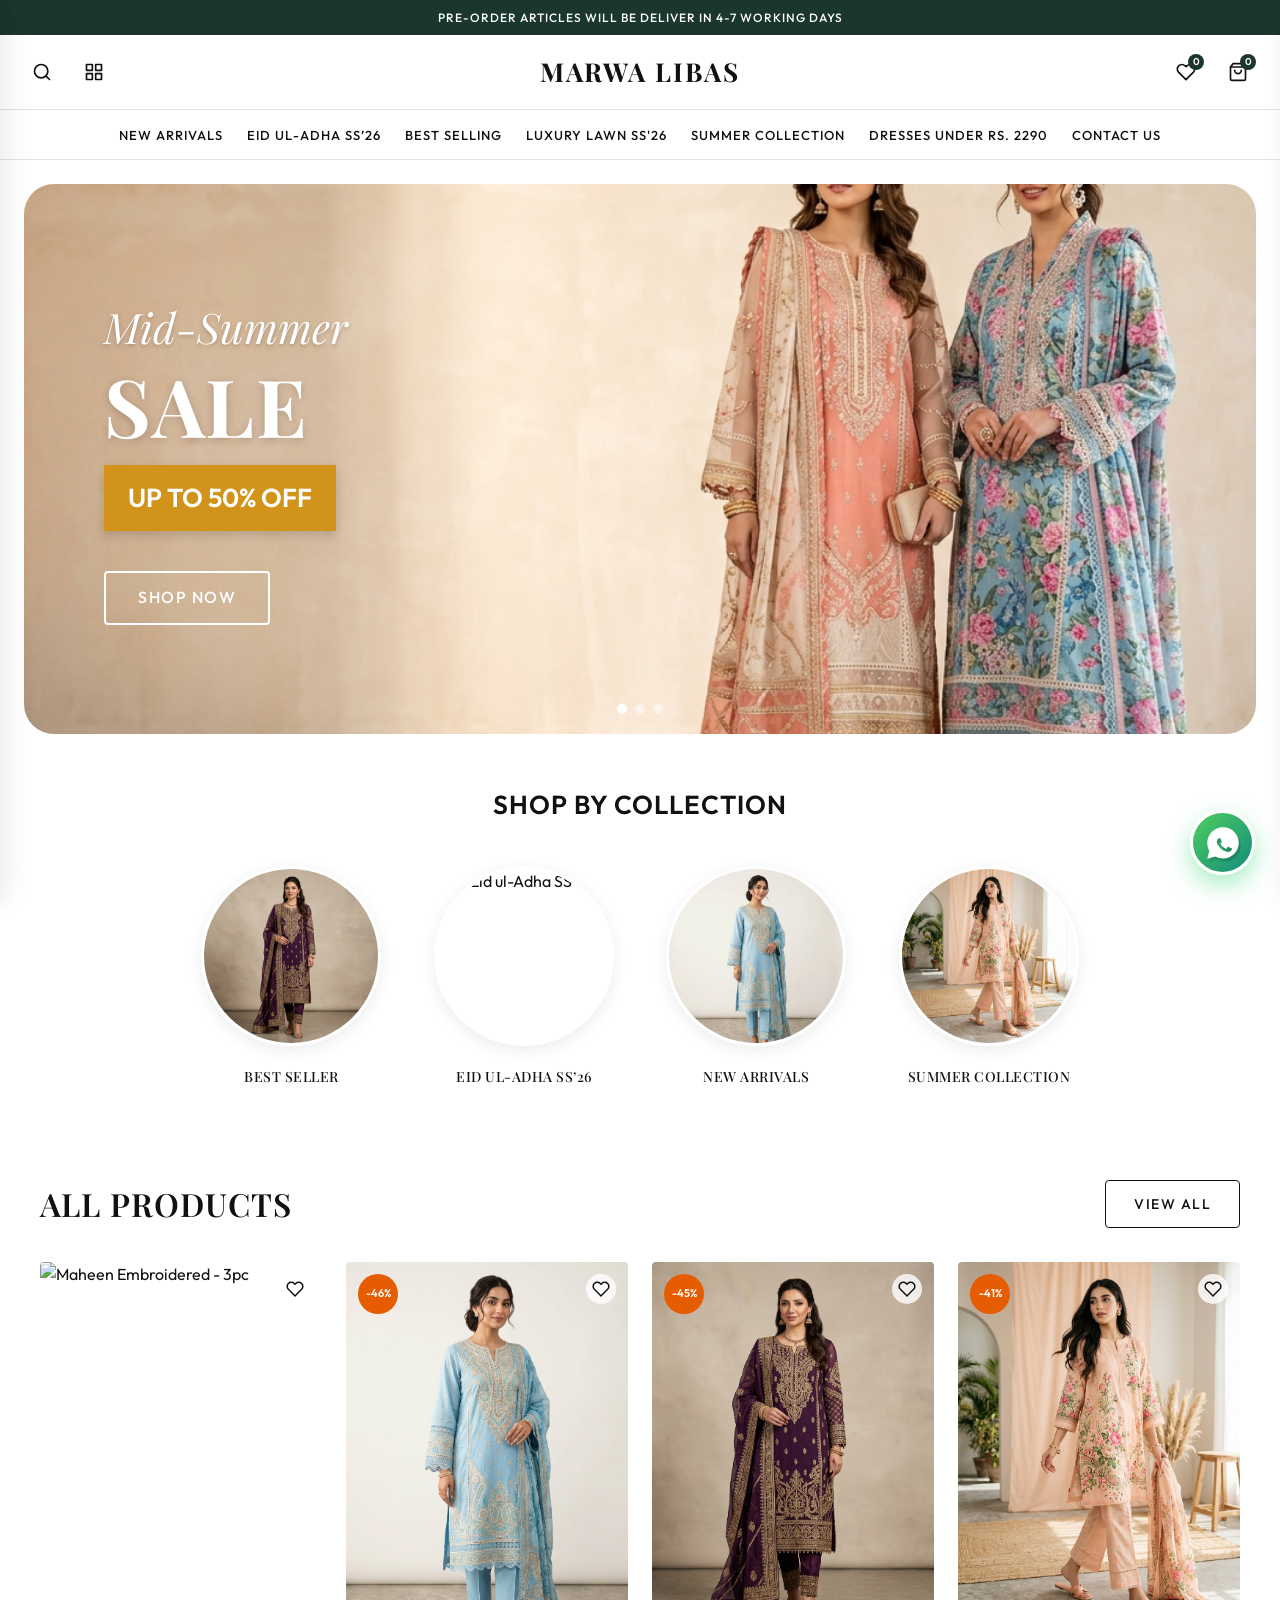
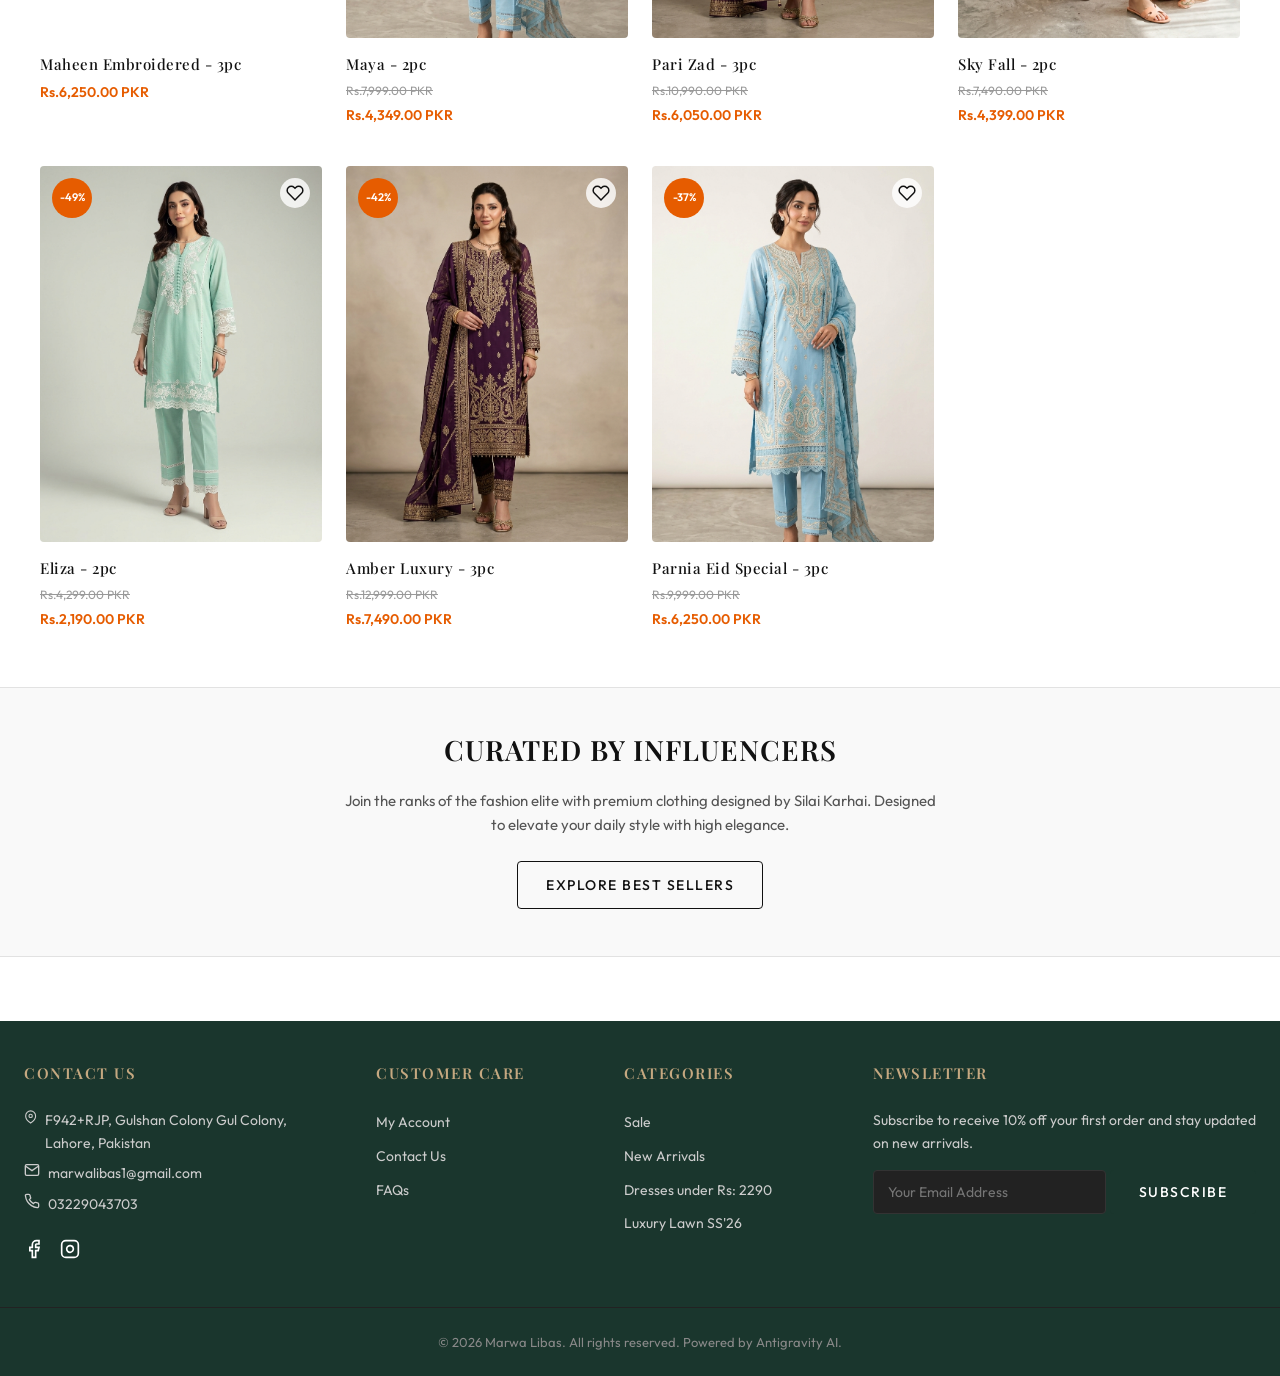
==== commit af4db309: "Changes" ====
--- a/index.html
+++ b/index.html
@@ -241,6 +241,11 @@
         </div>
     </footer>
 
+    <!-- Floating WhatsApp Button -->
+    <a href="https://wa.me/923229043703" target="_blank" class="floating-whatsapp" title="Contact us on WhatsApp">
+        <svg viewBox="0 0 32 32" width="32" height="32" fill="white"><path d="M16 2.003c-7.72 0-14 6.279-14 14.002 0 2.454.636 4.846 1.841 6.953L2 29.997l7.218-1.894a13.927 13.927 0 0 0 6.782 1.76h.005c7.717 0 13.995-6.281 13.995-14.003 0-3.742-1.458-7.257-4.103-9.902C23.25 3.313 19.742 1.856 16 2.003zm7.559 20.25c-.316.891-1.536 1.637-2.193 1.765-.609.117-1.385.197-3.957-.868-3.284-1.359-5.385-4.717-5.551-4.939-.166-.222-1.326-1.767-1.326-3.371s.836-2.391 1.135-2.707c.299-.316.649-.395.864-.395.216 0 .432.002.614.011.199.011.465-.08.731.562.266.642.914 2.228.997 2.394.083.166.133.361.017.593-.116.232-.166.377-.332.576-.166.199-.349.431-.498.564-.166.149-.344.314-.15.647.194.333.864 1.427 1.855 2.31 1.282 1.144 2.35 1.498 2.682 1.664.332.166.526.15.725-.034.199-.184.863-1.012 1.096-1.36.233-.349.465-.291.764-.175.299.116 1.894.892 2.226 1.058.332.166.554.249.637.382.083.133.083.774-.233 1.665z"></path></svg>
+    </a>
+
     <!-- App Logic -->
     <script src="https://www.gstatic.com/firebasejs/8.10.1/firebase-app.js"></script>
     <script src="https://www.gstatic.com/firebasejs/8.10.1/firebase-firestore.js"></script>
--- a/css/global.css
+++ b/css/global.css
@@ -157,3 +157,71 @@
     from { opacity: 0; transform: translateY(10px); }
     to { opacity: 1; transform: translateY(0); }
 }
+
+/* Floating WhatsApp Button - Cartoonish */
+.floating-whatsapp {
+    position: fixed;
+    bottom: 25px;
+    right: 25px;
+    width: 65px;
+    height: 65px;
+    background: linear-gradient(135deg, #4fce5d 0%, #128c7e 100%);
+    color: white;
+    border-radius: 50%;
+    display: flex;
+    justify-content: center;
+    align-items: center;
+    /* Soft glow only, removed hard 3D shadow */
+    box-shadow: 0 10px 25px rgba(37, 211, 102, 0.4);
+    border: 3px solid #ffffff;
+    z-index: 1000;
+    transition: all 0.2s cubic-bezier(0.175, 0.885, 0.32, 1.275);
+    text-decoration: none;
+    animation: floatWiggle 3s infinite ease-in-out;
+}
+
+.floating-whatsapp:hover {
+    transform: translateY(-4px) scale(1.05);
+    box-shadow: 0 15px 30px rgba(37, 211, 102, 0.5);
+    animation-play-state: paused;
+}
+
+.floating-whatsapp:active {
+    transform: translateY(2px);
+    box-shadow: 0 5px 10px rgba(37, 211, 102, 0.3);
+    transition: all 0.1s;
+}
+
+.floating-whatsapp svg {
+    width: 36px;
+    height: 36px;
+    /* Internal 3D pop on the icon itself */
+    filter: drop-shadow(2px 3px 0px rgba(0,0,0,0.15));
+    transition: transform 0.3s cubic-bezier(0.175, 0.885, 0.32, 1.275);
+}
+
+.floating-whatsapp:hover svg {
+    transform: scale(1.25);
+}
+
+@keyframes floatWiggle {
+    0%, 100% { transform: translateY(0) rotate(0deg); }
+    25% { transform: translateY(-8px) rotate(-6deg); }
+    50% { transform: translateY(0) rotate(0deg); }
+    75% { transform: translateY(-5px) rotate(6deg); }
+}
+
+@media(max-width: 768px) {
+    .floating-whatsapp {
+        bottom: 20px;
+        right: 20px;
+        width: 55px;
+        height: 55px;
+        box-shadow: 0 8px 20px rgba(37, 211, 102, 0.4);
+    }
+    .floating-whatsapp svg {
+        width: 30px;
+        height: 30px;
+    }
+}
+
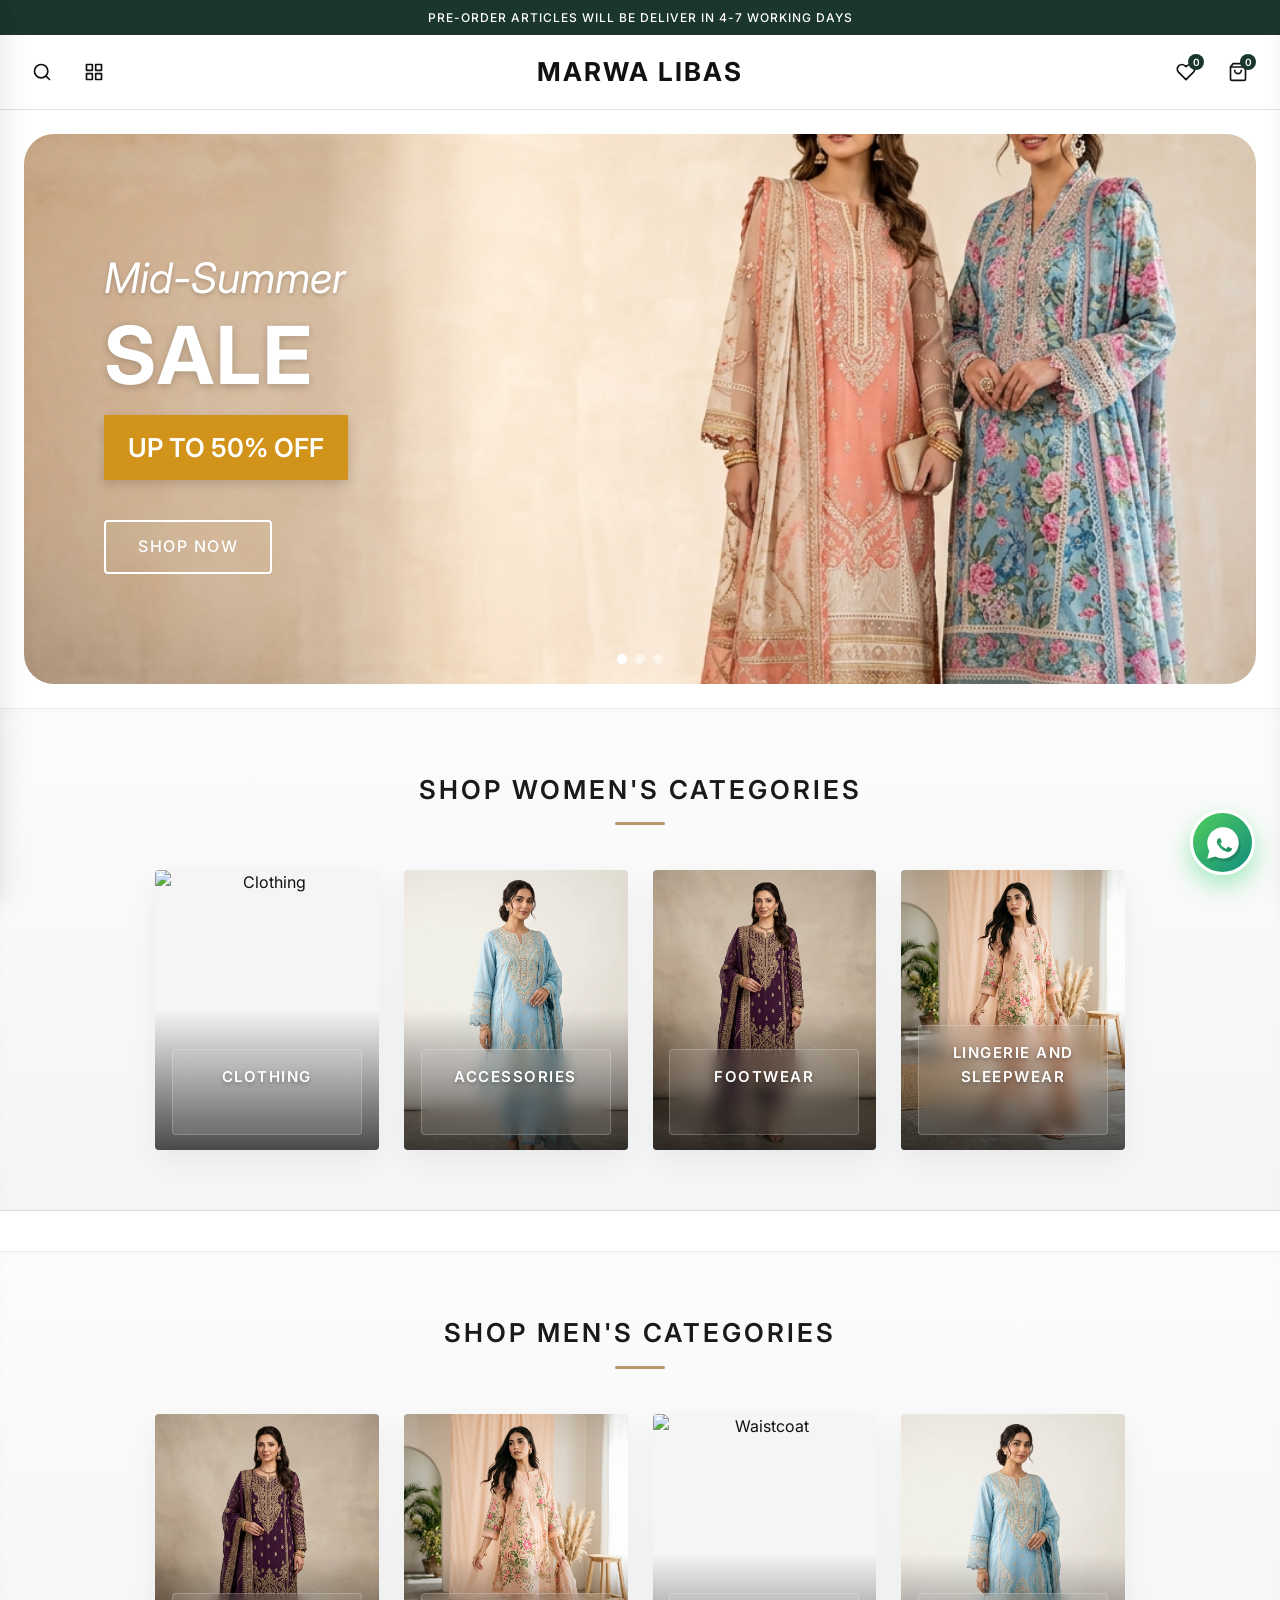
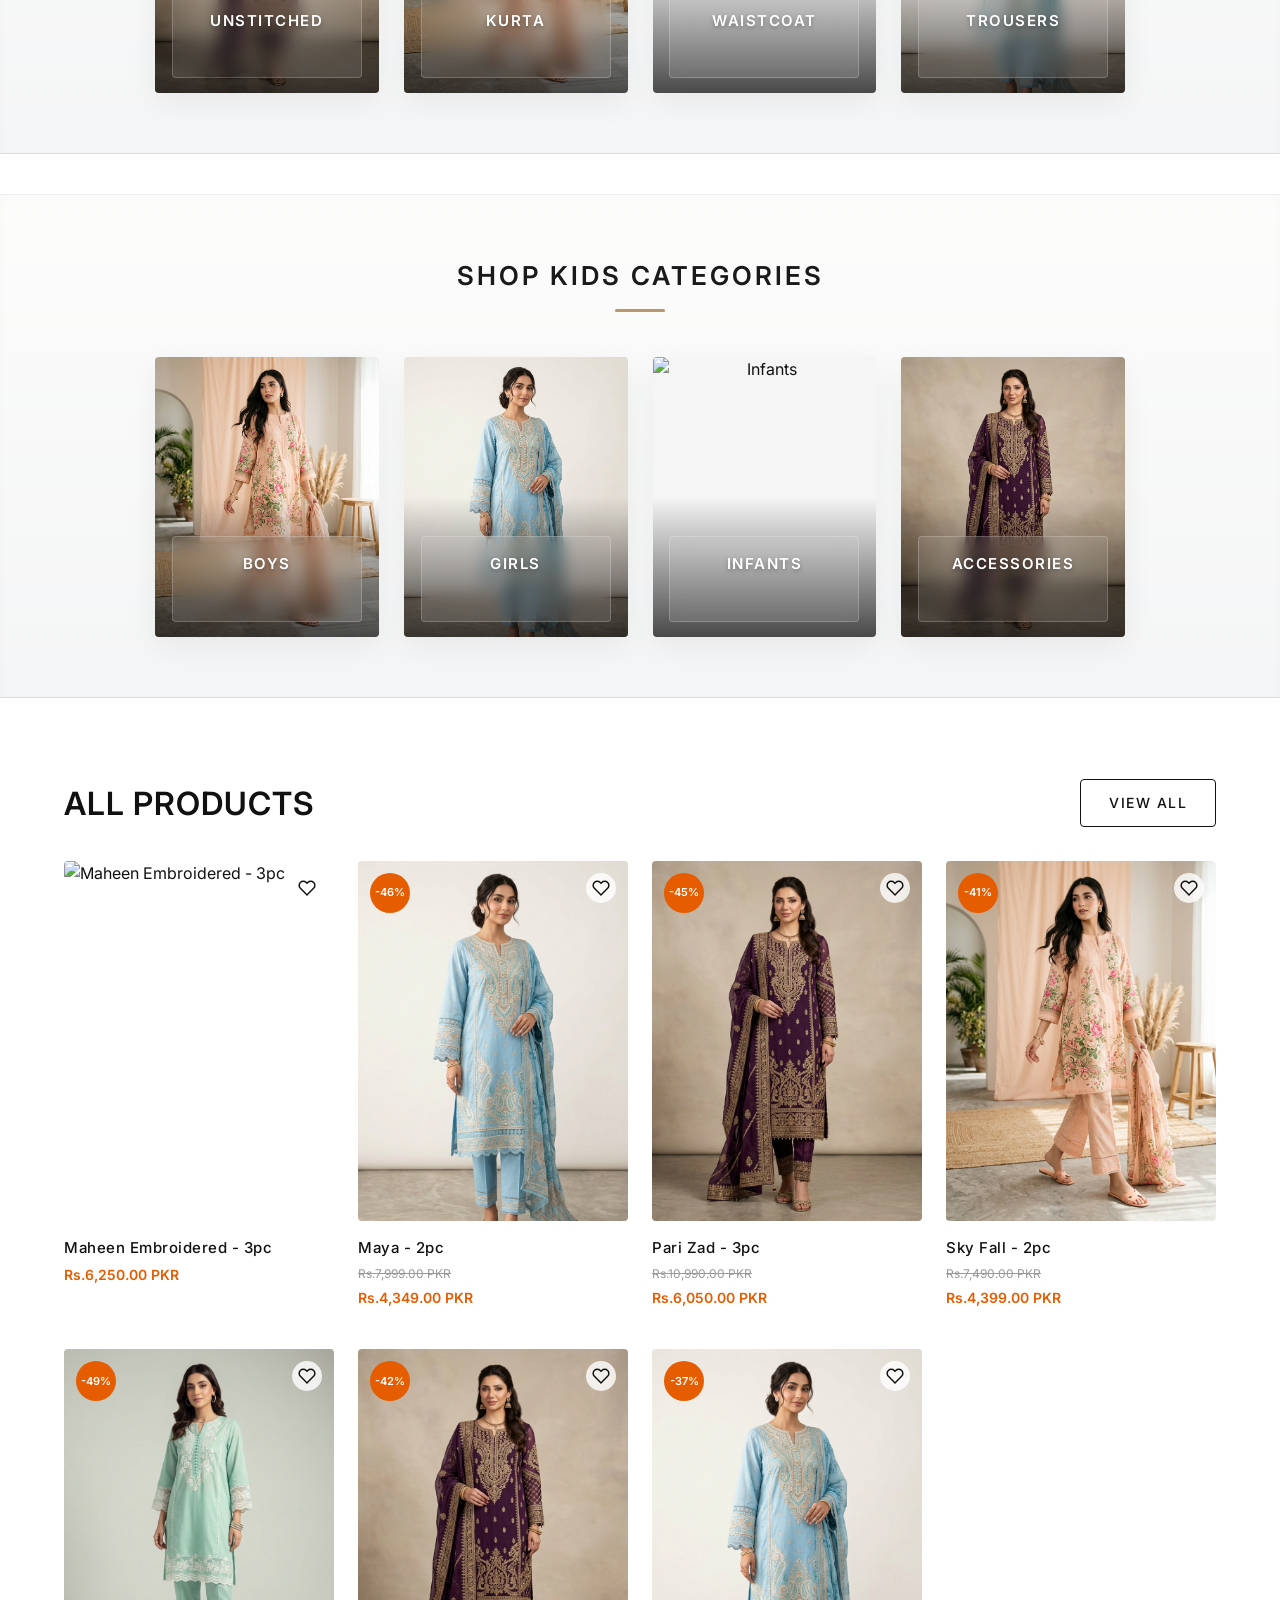
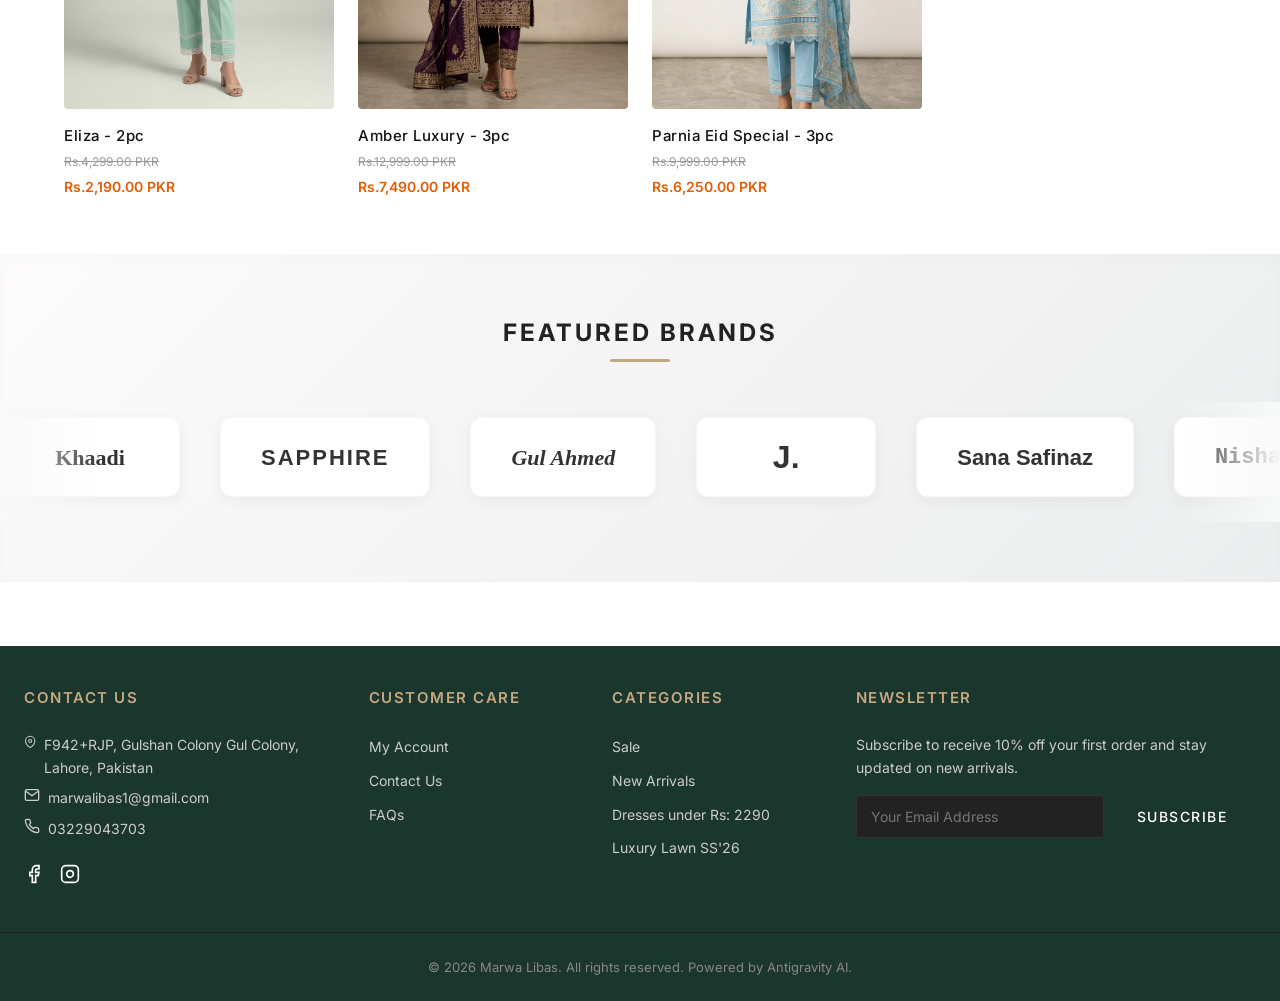
==== commit 771fbac0: "changes" ====
--- a/index.html
+++ b/index.html
@@ -8,7 +8,7 @@
     <!-- Google Fonts -->
     <link rel="preconnect" href="https://fonts.googleapis.com">
     <link rel="preconnect" href="https://fonts.gstatic.com" crossorigin>
-    <link href="https://fonts.googleapis.com/css2?family=Outfit:wght@300;400;500;600;700&family=Playfair+Display:ital,wght@0,400;0,600;0,700;1,400&display=swap" rel="stylesheet">
+    <link href="https://fonts.googleapis.com/css2?family=Inter:wght@300;400;500;600;700&display=swap" rel="stylesheet">
     <!-- Modular Style Sheets -->
     <link rel="stylesheet" href="css/variables.css">
     <link rel="stylesheet" href="css/global.css">
@@ -31,13 +31,12 @@
     <!-- Main Header -->
     <header class="main-header" id="main-header">
         <div class="header-container">
-            <!-- Mobile Menu Toggle -->
-            <button class="mobile-menu-toggle" id="mobile-menu-toggle" aria-label="Toggle Menu">
-                <svg width="24" height="24" viewBox="0 0 24 24" fill="none" stroke="currentColor" stroke-width="2"><line x1="3" y1="12" x2="21" y2="12"></line><line x1="3" y1="6" x2="21" y2="6"></line><line x1="3" y1="18" x2="21" y2="18"></line></svg>
-            </button>
-
             <!-- Left Actions -->
             <div class="header-left">
+                <!-- Mobile Menu Toggle -->
+                <button class="mobile-menu-toggle" id="mobile-menu-toggle" aria-label="Toggle Menu">
+                    <svg width="24" height="24" viewBox="0 0 24 24" fill="none" stroke="currentColor" stroke-width="2"><line x1="3" y1="12" x2="21" y2="12"></line><line x1="3" y1="6" x2="21" y2="6"></line><line x1="3" y1="18" x2="21" y2="18"></line></svg>
+                </button>
                 <button class="icon-btn" id="search-trigger" aria-label="Search">
                     <svg width="20" height="20" viewBox="0 0 24 24" fill="none" stroke="currentColor" stroke-width="2" stroke-linecap="round" stroke-linejoin="round"><circle cx="11" cy="11" r="8"></circle><line x1="21" y1="21" x2="16.65" y2="16.65"></line></svg>
                 </button>
@@ -66,18 +65,7 @@
             </div>
         </div>
 
-        <!-- Navigation Menu -->
-        <nav class="navigation-menu" id="navigation-menu">
-            <ul class="nav-links">
-                <li><a href="#collection/new-arrivals" class="nav-link active" data-path="new-arrivals">New Arrivals</a></li>
-                <li><a href="#collection/eid-ul-adha" class="nav-link" data-path="eid-ul-adha">Eid ul-Adha SS’26</a></li>
-                <li><a href="#collection/best-sellers" class="nav-link" data-path="best-sellers">Best Selling</a></li>
-                <li><a href="#collection/luxury-lawn" class="nav-link" data-path="luxury-lawn">Luxury Lawn SS'26</a></li>
-                <li><a href="#collection/summer" class="nav-link" data-path="summer">Summer Collection</a></li>
-                <li><a href="#collection/under-2290" class="nav-link" data-path="under-2290">Dresses Under Rs. 2290</a></li>
-                <li><a href="#contact" class="nav-link" data-path="contact">Contact Us</a></li>
-            </ul>
-        </nav>
+
     </header>
 
     <!-- Slide-Out Mobile Navigation Drawer -->
@@ -90,13 +78,6 @@
             </button>
         </div>
         <ul class="mobile-nav-links">
-            <li><a href="#collection/new-arrivals" class="mobile-nav-link">New Arrivals</a></li>
-            <li><a href="#collection/eid-ul-adha" class="mobile-nav-link">Eid ul-Adha SS’26</a></li>
-            <li><a href="#collection/best-sellers" class="mobile-nav-link">Best Selling</a></li>
-            <li><a href="#collection/luxury-lawn" class="mobile-nav-link">Luxury Lawn SS'26</a></li>
-            <li><a href="#collection/summer" class="mobile-nav-link">Summer Collection</a></li>
-            <li><a href="#collection/under-2290" class="mobile-nav-link">Dresses Under Rs. 2290</a></li>
-            <li><a href="#contact" class="mobile-nav-link">Contact Us</a></li>
             <li><a href="admin.html" class="mobile-nav-link" style="color: var(--primary); font-weight: bold;">Admin Panel</a></li>
         </ul>
     </div>
--- a/css/variables.css
+++ b/css/variables.css
@@ -2,8 +2,8 @@
    DESIGN SYSTEM & CUSTOM VARIABLES
    ========================================== */
 :root {
-    --font-heading: 'Playfair Display', serif;
-    --font-body: 'Outfit', sans-serif;
+    --font-heading: 'Inter', sans-serif;
+    --font-body: 'Inter', sans-serif;
 
     /* Color Palette */
     --color-bg-primary: #ffffff;
--- a/css/components/hero.css
+++ b/css/components/hero.css
@@ -143,19 +143,50 @@
 
 @media (max-width: 576px) {
     .hero-section {
-        height: 350px;
-        align-items: flex-end;
-        padding-bottom: 60px;
+        height: 60vw;
+        min-height: 200px;
+        max-height: 300px;
+        align-items: center;
+        padding-bottom: 0;
+        border-radius: 12px;
+    }
+    .hero-bg-img {
+        object-position: center;
     }
     .hero-content {
         padding: 0 20px;
-        text-align: center;
+        text-align: left;
         width: 100%;
+        max-width: 65%;
     }
     .hero-title {
-        font-size: 42px;
+        font-size: 20px;
+        margin-bottom: 6px;
+        line-height: 1.1;
+        letter-spacing: 0;
+    }
+    .hero-subtitle {
+        font-size: 14px;
+        margin-bottom: 4px;
+    }
+    .hero-discount {
+        font-size: 12px;
+        padding: 4px 8px;
+        margin-bottom: 12px;
     }
     .hero-actions {
-        justify-content: center;
+        justify-content: flex-start;
+    }
+    .hero-actions .btn {
+        padding: 6px 14px;
+        font-size: 10px;
+        border-width: 1px;
+    }
+    .hero-pagination {
+        bottom: 10px;
+    }
+    .hero-pagination .dot {
+        width: 6px;
+        height: 6px;
     }
 }
--- a/css/components/productCard.css
+++ b/css/components/productCard.css
@@ -23,8 +23,8 @@
     .grid-cols-3, .grid-cols-4, .grid-cols-5, .grid-cols-6 { grid-template-columns: repeat(2, 1fr) !important; }
 }
 @media (max-width: 480px) {
-    .product-grid { grid-template-columns: 1fr; }
-    .grid-cols-2, .grid-cols-3, .grid-cols-4, .grid-cols-5, .grid-cols-6 { grid-template-columns: 1fr !important; }
+    .product-grid { grid-template-columns: repeat(2, 1fr); gap: 10px; }
+    .grid-cols-2, .grid-cols-3, .grid-cols-4, .grid-cols-5, .grid-cols-6 { grid-template-columns: repeat(2, 1fr) !important; }
 }
 
 .product-card {
--- a/css/pages/home.css
+++ b/css/pages/home.css
@@ -2,7 +2,8 @@
    COLLECTION SECTION
    ========================================== */
 .collection-section {
-    padding: var(--spacing-xl) 0;
+    padding-top: var(--spacing-xl);
+    padding-bottom: var(--spacing-xl);
 }
 
 .collection-title {
--- a/css/pages/productDetails.css
+++ b/css/pages/productDetails.css
@@ -2,7 +2,8 @@
    PRODUCT DETAIL PAGE
    ========================================== */
 .product-detail-container {
-    padding: var(--spacing-xl) 0;
+    padding-top: var(--spacing-xl);
+    padding-bottom: var(--spacing-xl);
 }
 
 .breadcrumbs {
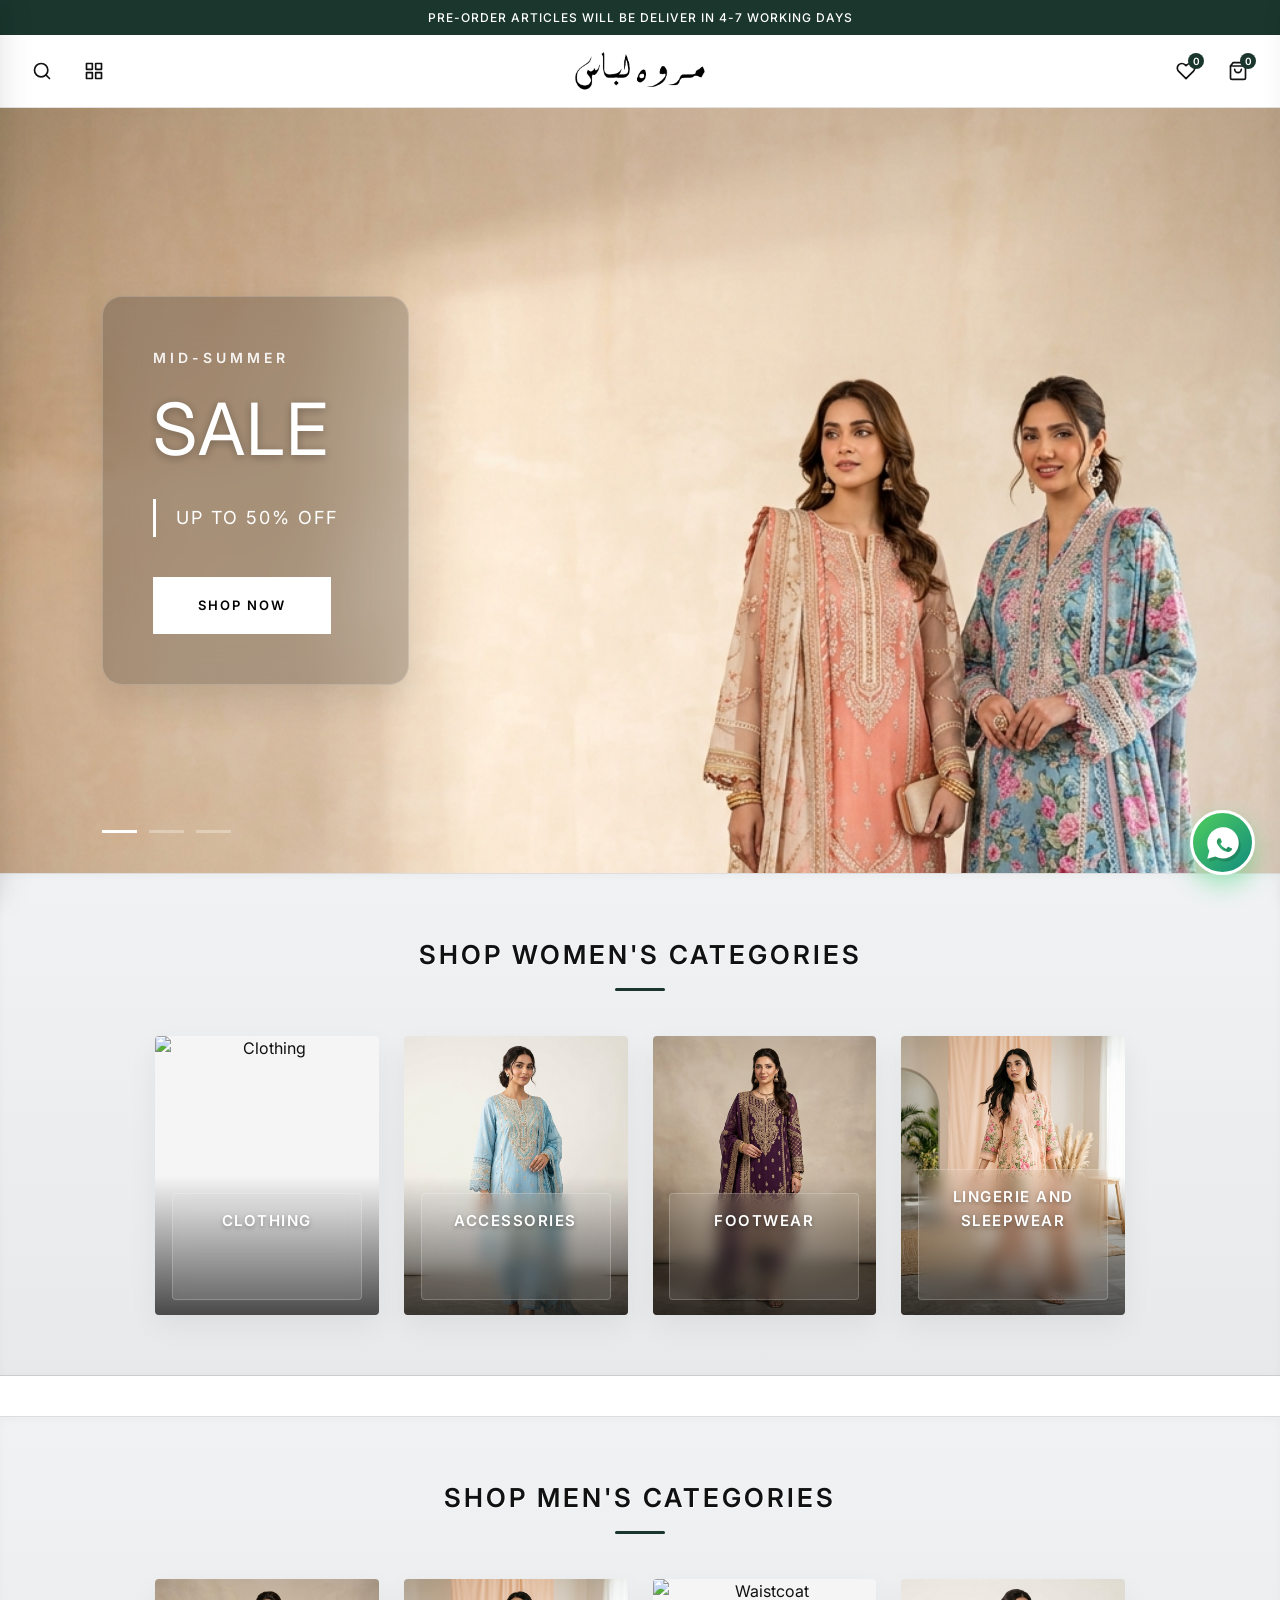
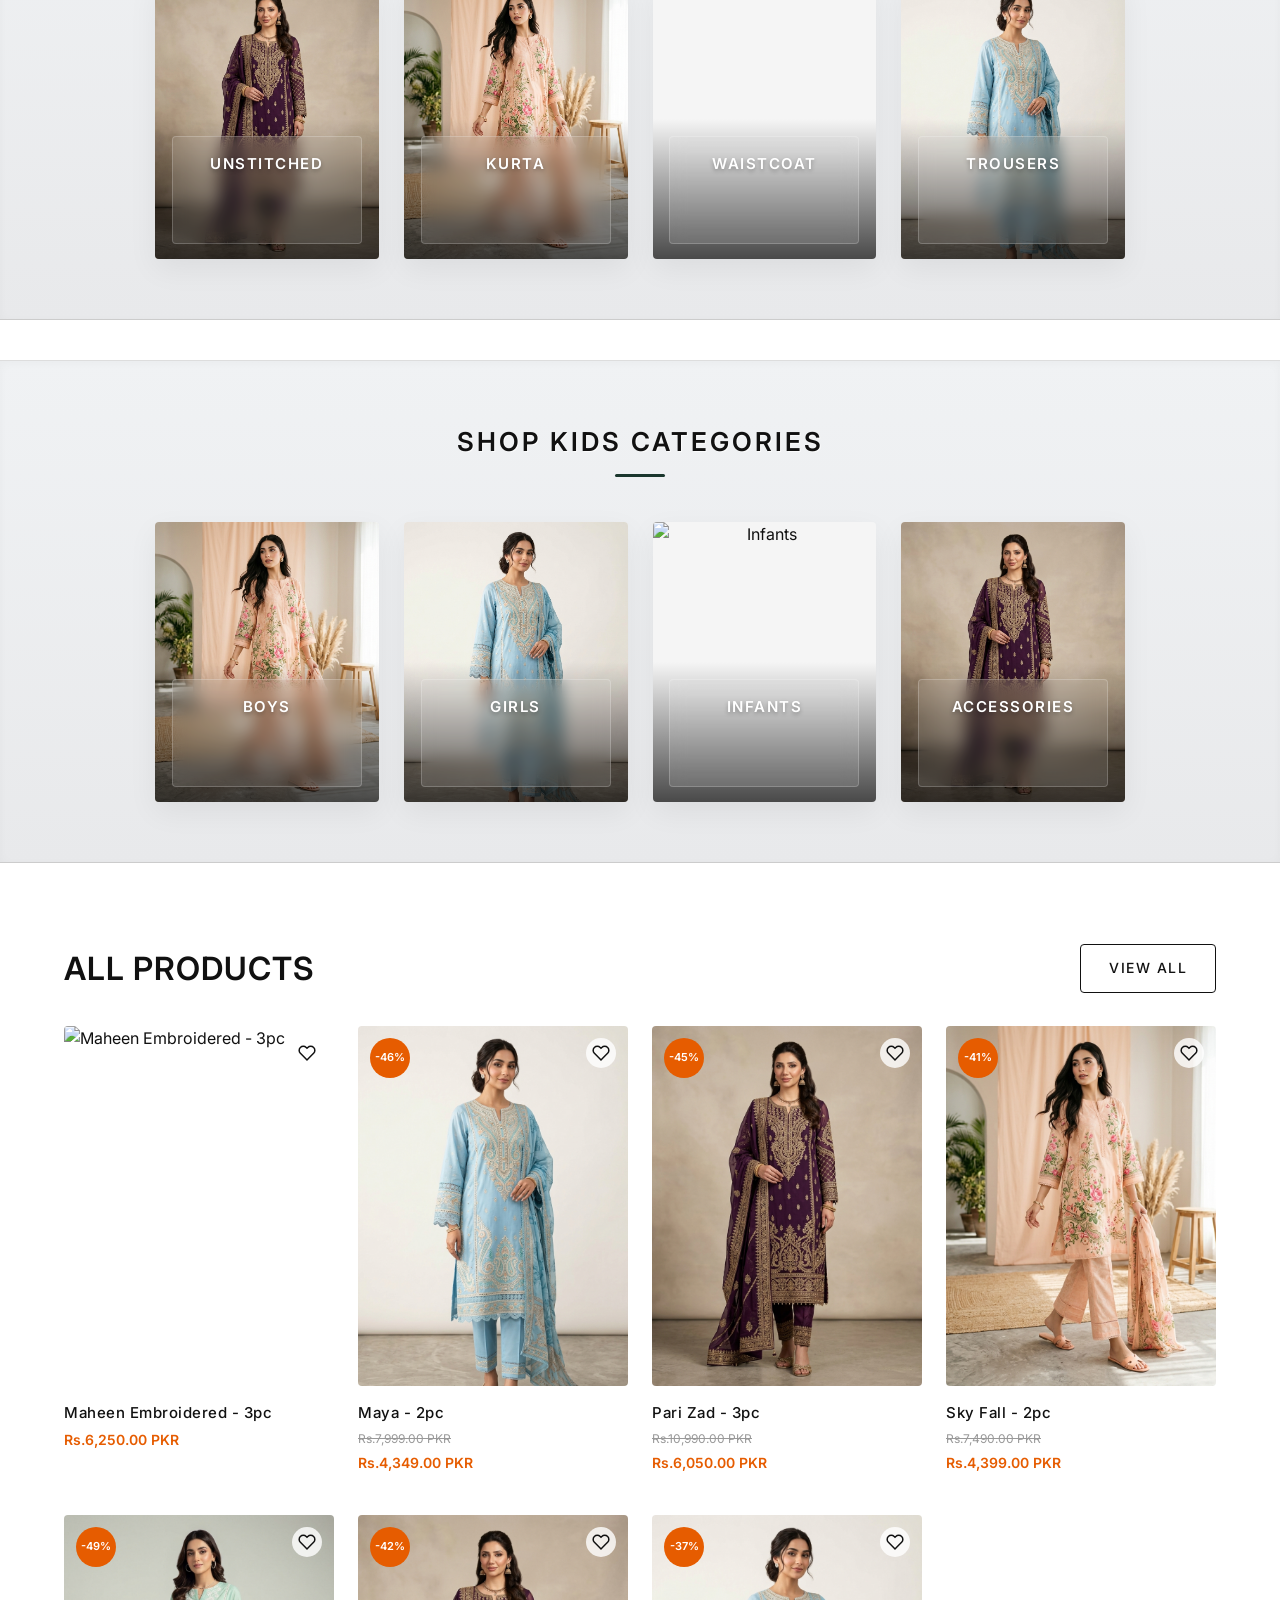
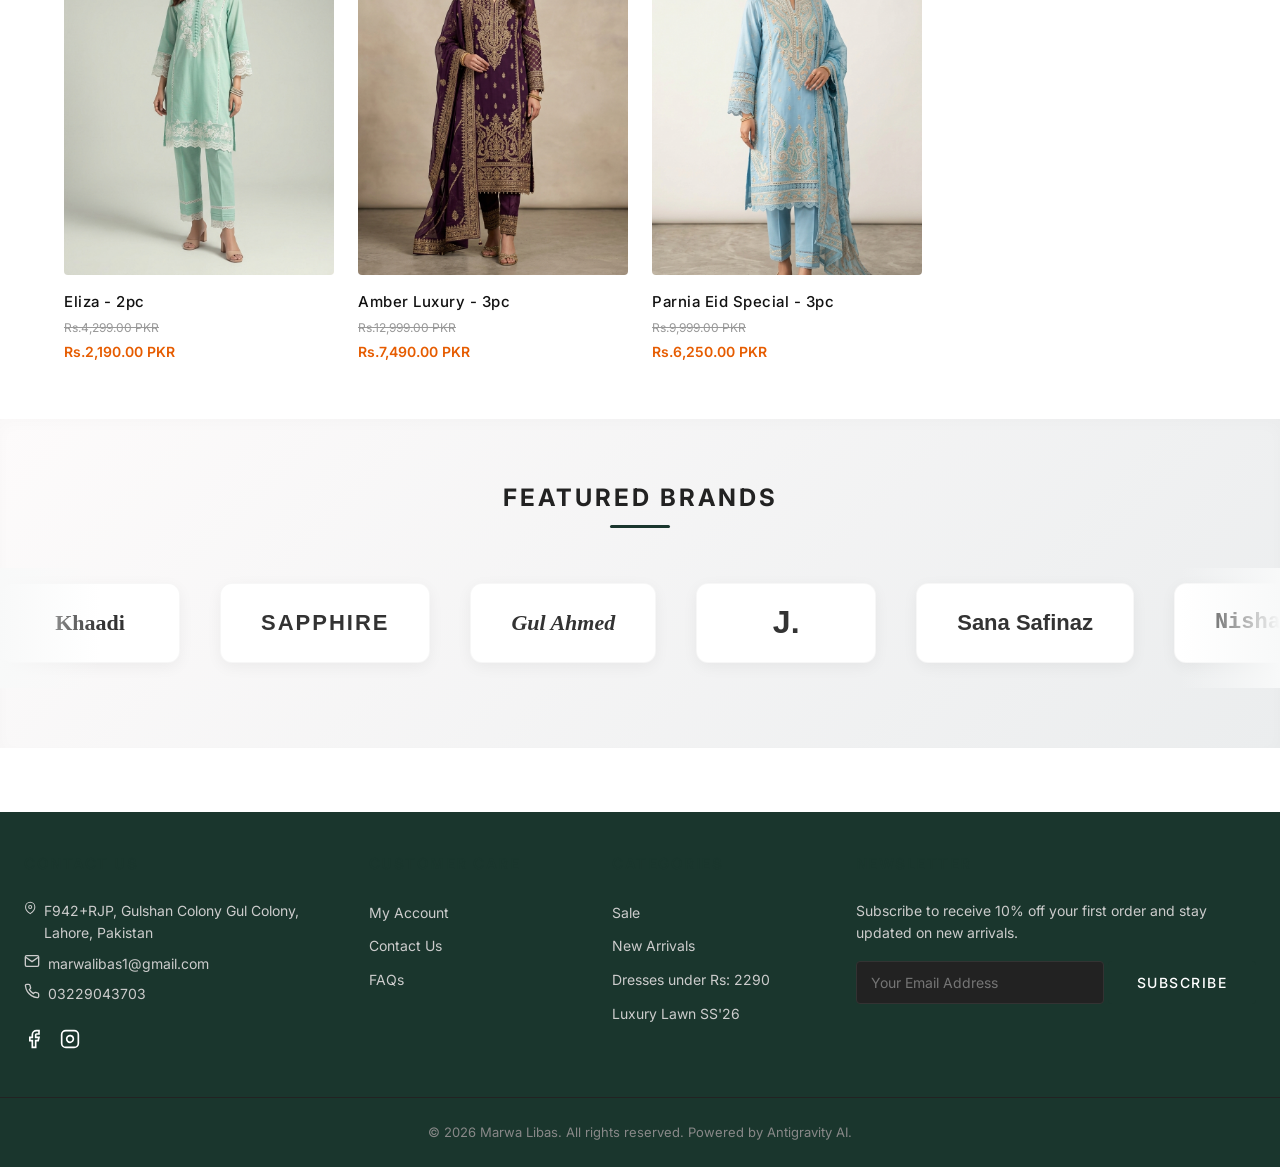
==== commit 50322399: "Changes" ====
--- a/index.html
+++ b/index.html
@@ -48,7 +48,7 @@
             <!-- Logo -->
             <div class="header-brand">
                 <a href="#home" class="logo-link">
-                    <span class="logo-text">MARWA LIBAS</span>
+                    <img src="assets/Logo.png.png" alt="Marwa Libas Logo" class="logo-img" style="max-height: 40px; width: auto; object-fit: contain;">
                 </a>
             </div>
 
--- a/css/variables.css
+++ b/css/variables.css
@@ -15,10 +15,9 @@
     --color-text-muted: #888888;
     
     --color-brand: #1a362d; /* Premium Deep Green */
-    --color-accent: #c5a880; /* Elegant Soft Gold */
-    --color-accent-dark: #b3956d;
-    --color-premium: #722F37; /* Rich Burgundy - 3rd Premium Color */
-    --color-sale: #d9534f; /* Sale Red Badge */
+    --color-accent: #1a362d; /* Accent mapped to Green */
+    --color-accent-dark: #111111; /* Dark Accent mapped to Black */
+    --color-sale: #111111; /* Sale mapped to Black */
     --color-border: #e2e2e2;
     --color-border-dark: #222222;
 
--- a/css/global.css
+++ b/css/global.css
@@ -132,9 +132,9 @@
 }
 
 .btn-outline:hover {
-    background-color: var(--color-premium);
+    background-color: var(--color-text-primary);
     color: var(--color-bg-primary);
-    border-color: var(--color-premium);
+    border-color: var(--color-text-primary);
 }
 
 .btn-block {
--- a/css/components/header.css
+++ b/css/components/header.css
@@ -47,6 +47,9 @@
 .header-brand {
     text-align: center;
     flex: 1;
+    display: flex;
+    justify-content: center;
+    align-items: center;
 }
 
 .logo-text {
--- a/css/components/hero.css
+++ b/css/components/hero.css
@@ -2,18 +2,18 @@
    HERO SECTION
    ========================================== */
 .hero-container {
-    max-width: 1400px;
-    margin: var(--spacing-lg) auto;
-    padding: 0 var(--spacing-lg);
+    width: 100%;
+    margin: 0;
+    padding: 0;
 }
 
 .hero-section {
     position: relative;
     display: flex;
     align-items: center;
-    border-radius: 30px;
     overflow: hidden;
-    height: 550px;
+    height: 85vh;
+    min-height: 600px;
 }
 
 .hero-slide {
@@ -23,11 +23,13 @@
     width: 100%;
     height: 100%;
     opacity: 0;
-    transition: opacity 0.8s ease-in-out;
+    transition: opacity 1.2s cubic-bezier(0.4, 0, 0.2, 1);
     display: flex;
     align-items: center;
     z-index: 1;
 }
+
+/* Removed full gradient overlay to show outfit clearly */
 
 .hero-slide.active {
     opacity: 1;
@@ -41,82 +43,149 @@
     width: 100%;
     height: 100%;
     object-fit: cover;
-    z-index: -1;
+    object-position: top center;
+    z-index: 0;
+}
+
+.hero-slide.active .hero-bg-img {
+    /* No animation to prevent blur */
 }
 
 .hero-content {
     position: relative;
     z-index: 2;
-    padding: 0 80px;
-    max-width: 650px;
+    padding: 50px;
+    margin-left: 8%;
+    max-width: 700px;
     color: #ffffff;
+    transform: translateY(20px);
+    opacity: 0;
+    transition: all 1s cubic-bezier(0.4, 0, 0.2, 1) 0.3s;
+    
+    /* Glassmorphism Effect */
+    background: rgba(0, 0, 0, 0.2);
+    backdrop-filter: blur(20px);
+    -webkit-backdrop-filter: blur(20px);
+    border: 1px solid rgba(255, 255, 255, 0.2);
+    border-radius: 20px;
+    box-shadow: 0 15px 35px rgba(0, 0, 0, 0.1);
+}
+
+.hero-slide.active .hero-content {
+    transform: translateY(0);
+    opacity: 1;
 }
 
 .hero-subtitle {
-    font-size: 42px;
+    font-size: 14px;
+    font-family: var(--font-body);
+    font-weight: 600;
+    text-transform: uppercase;
+    letter-spacing: 4px;
+    margin-bottom: 20px;
+    color: rgba(255, 255, 255, 0.9);
+}
+
+.hero-title {
+    font-size: 72px;
+    line-height: 1.1;
+    margin-bottom: 30px;
     font-family: var(--font-heading);
-    font-style: italic;
-    margin-bottom: 0;
-    text-shadow: 0 2px 4px rgba(0,0,0,0.2);
-}
-
-.hero-title {
-    font-size: 80px;
-    line-height: 1.1;
-    margin-bottom: var(--spacing-md);
-    font-family: var(--font-heading);
-    font-weight: 700;
+    font-weight: 400;
+    letter-spacing: 1px;
+    text-shadow: 0 2px 10px rgba(0,0,0,0.3);
+}
+
+.hero-discount {
+    background-color: transparent;
+    color: #ffffff;
+    border-left: 3px solid #ffffff;
+    padding: 5px 20px;
+    display: inline-block;
+    font-size: 18px;
+    font-weight: 400;
     letter-spacing: 2px;
-    text-shadow: 0 2px 8px rgba(0,0,0,0.2);
-}
-
-.hero-discount {
-    background-color: #d1931a;
+    margin-bottom: 40px;
+    text-transform: uppercase;
+}
+
+.hero-actions {
+    display: flex;
+    gap: 20px;
+}
+
+.hero-actions .btn {
+    background-color: #ffffff;
+    color: #000000;
+    border: none;
+    font-size: 13px;
+    font-weight: 600;
+    letter-spacing: 2px;
+    text-transform: uppercase;
+    padding: 18px 45px;
+    transition: all 0.5s cubic-bezier(0.165, 0.84, 0.44, 1);
+    border-radius: 0; /* Modern sharp edges */
+    position: relative;
+    overflow: hidden;
+    display: inline-flex;
+    align-items: center;
+    justify-content: center;
+    z-index: 1;
+}
+
+.hero-actions .btn::before {
+    content: '';
+    position: absolute;
+    top: 0;
+    left: 0;
+    width: 0%;
+    height: 100%;
+    background-color: #000000;
+    transition: all 0.5s cubic-bezier(0.165, 0.84, 0.44, 1);
+    z-index: -1;
+}
+
+.hero-actions .btn::after {
+    content: '→';
+    position: absolute;
+    right: 25px;
+    opacity: 0;
+    transform: translateX(-15px);
+    transition: all 0.5s cubic-bezier(0.165, 0.84, 0.44, 1);
+    font-size: 16px;
+}
+
+.hero-actions .btn:hover {
     color: #ffffff;
-    padding: 12px 24px;
-    display: inline-block;
-    font-size: 26px;
-    font-weight: 600;
-    margin-bottom: var(--spacing-xl);
-    box-shadow: 0 4px 10px rgba(0,0,0,0.15);
-}
-
-.hero-actions {
-    display: flex;
-    gap: var(--spacing-md);
-}
-
-.hero-actions .btn {
-    border: 2px solid #ffffff;
-    color: #ffffff;
-    font-size: 16px;
-    padding: 12px 32px;
-    transition: all var(--transition-fast);
-}
-
-.hero-actions .btn:hover {
-    background-color: #ffffff;
-    color: var(--color-text-primary);
+    padding-right: 55px;
+    padding-left: 35px;
+    background-color: transparent;
+}
+
+.hero-actions .btn:hover::before {
+    width: 100%;
+}
+
+.hero-actions .btn:hover::after {
+    opacity: 1;
+    transform: translateX(0);
 }
 
 .hero-pagination {
     position: absolute;
-    bottom: 20px;
-    left: 0;
-    width: 100%;
-    display: flex;
-    justify-content: center;
-    gap: 8px;
+    bottom: 40px;
+    left: 8%;
+    display: flex;
+    gap: 12px;
     z-index: 3;
 }
 
 .hero-pagination .dot {
-    width: 10px;
-    height: 10px;
-    border-radius: 50%;
-    background-color: rgba(255, 255, 255, 0.5);
+    width: 35px;
+    height: 3px;
+    background-color: rgba(255, 255, 255, 0.3);
     cursor: pointer;
-    transition: all var(--transition-fast);
+    transition: all 0.4s ease;
 }
 
 .hero-pagination .dot.active {
@@ -125,68 +194,58 @@
 
 @media (max-width: 991px) {
     .hero-section {
-        height: 400px;
+        height: 70vh;
+        min-height: 500px;
+    }
+    .hero-title {
+        font-size: 48px;
     }
     .hero-content {
-        padding: 0 40px;
-    }
-    .hero-title {
-        font-size: 56px;
-    }
-    .hero-subtitle {
-        font-size: 32px;
-    }
-    .hero-discount {
-        font-size: 20px;
+        padding: 0 5%;
+    }
+    .hero-pagination {
+        left: 5%;
+        bottom: 30px;
     }
 }
 
 @media (max-width: 576px) {
     .hero-section {
-        height: 60vw;
-        min-height: 200px;
-        max-height: 300px;
-        align-items: center;
-        padding-bottom: 0;
-        border-radius: 12px;
-    }
-    .hero-bg-img {
-        object-position: center;
+        height: 80vh;
+        min-height: 400px;
+        align-items: flex-end;
+        padding-bottom: 60px;
     }
     .hero-content {
-        padding: 0 20px;
+        margin: 0 20px 20px 20px;
+        padding: 30px 25px;
         text-align: left;
+        width: calc(100% - 40px);
+        max-width: 100%;
+        border-radius: 16px;
+    }
+    .hero-title {
+        font-size: 36px;
+        margin-bottom: 20px;
+    }
+    .hero-subtitle {
+        font-size: 12px;
+        margin-bottom: 15px;
+    }
+    .hero-discount {
+        font-size: 14px;
+        margin-bottom: 25px;
+    }
+    .hero-actions .btn {
+        padding: 15px 35px;
+        font-size: 12px;
         width: 100%;
-        max-width: 65%;
-    }
-    .hero-title {
-        font-size: 20px;
-        margin-bottom: 6px;
-        line-height: 1.1;
-        letter-spacing: 0;
-    }
-    .hero-subtitle {
-        font-size: 14px;
-        margin-bottom: 4px;
-    }
-    .hero-discount {
-        font-size: 12px;
-        padding: 4px 8px;
-        margin-bottom: 12px;
-    }
-    .hero-actions {
-        justify-content: flex-start;
-    }
-    .hero-actions .btn {
-        padding: 6px 14px;
-        font-size: 10px;
-        border-width: 1px;
+        text-align: center;
     }
     .hero-pagination {
-        bottom: 10px;
-    }
-    .hero-pagination .dot {
-        width: 6px;
-        height: 6px;
-    }
-}
+        left: 25px;
+        bottom: 25px;
+        width: calc(100% - 50px);
+        justify-content: center;
+    }
+}
--- a/css/pages/productDetails.css
+++ b/css/pages/productDetails.css
@@ -301,3 +301,138 @@
         display: none;
     }
 }
+
+/* ==========================================
+   REVIEWS SECTION
+   ========================================== */
+.product-reviews-section {
+    margin-top: var(--spacing-xl);
+    padding-top: var(--spacing-xl);
+    border-top: 1px solid var(--color-border);
+}
+
+.reviews-section-title {
+    font-size: 24px;
+    margin-bottom: var(--spacing-lg);
+    text-transform: uppercase;
+    letter-spacing: 1px;
+}
+
+.reviews-layout {
+    display: grid;
+    grid-template-columns: 1.5fr 1fr;
+    gap: var(--spacing-xl);
+}
+
+@media (max-width: 768px) {
+    .reviews-layout {
+        grid-template-columns: 1fr;
+    }
+}
+
+/* Review Cards */
+.reviews-list {
+    display: flex;
+    flex-direction: column;
+    gap: var(--spacing-md);
+}
+
+.review-card {
+    background: #ffffff;
+    border: 1px solid var(--color-border);
+    border-radius: var(--border-radius);
+    padding: 25px;
+    box-shadow: 0 5px 15px rgba(0,0,0,0.03);
+}
+
+.review-header {
+    display: flex;
+    justify-content: space-between;
+    align-items: center;
+    margin-bottom: 10px;
+}
+
+.review-author strong {
+    font-size: 16px;
+    color: var(--color-text-primary);
+}
+
+.verified-badge {
+    font-size: 11px;
+    color: #4CAF50;
+    margin-left: 8px;
+    font-weight: 600;
+}
+
+.review-date {
+    font-size: 12px;
+    color: var(--color-text-secondary);
+}
+
+.review-stars {
+    margin-bottom: 10px;
+}
+
+.review-text {
+    font-size: 14px;
+    color: var(--color-text-secondary);
+    line-height: 1.6;
+}
+
+/* Review Form */
+.review-form-container {
+    background: #fdfdfd;
+    padding: 30px;
+    border-radius: var(--border-radius);
+    border: 1px solid var(--color-border);
+    height: fit-content;
+}
+
+.review-form-container h3 {
+    margin-bottom: 20px;
+    font-size: 18px;
+}
+
+.form-group {
+    margin-bottom: 15px;
+}
+
+.form-group label {
+    display: block;
+    margin-bottom: 5px;
+    font-size: 13px;
+    font-weight: 600;
+    text-transform: uppercase;
+    letter-spacing: 0.5px;
+}
+
+.form-group input, .form-group textarea {
+    width: 100%;
+    padding: 12px 15px;
+    border: 1px solid var(--color-border);
+    border-radius: var(--border-radius);
+    font-family: inherit;
+    font-size: 14px;
+}
+
+.form-group input:focus, .form-group textarea:focus {
+    outline: none;
+    border-color: var(--color-text-primary);
+}
+
+/* Star Rating Input */
+.star-rating-input {
+    display: flex;
+    gap: 5px;
+    font-size: 24px;
+    color: #e5e7eb;
+    cursor: pointer;
+}
+
+.star-rating-input .star {
+    transition: color 0.2s ease;
+}
+
+.star-rating-input .star.active {
+    color: gold;
+}
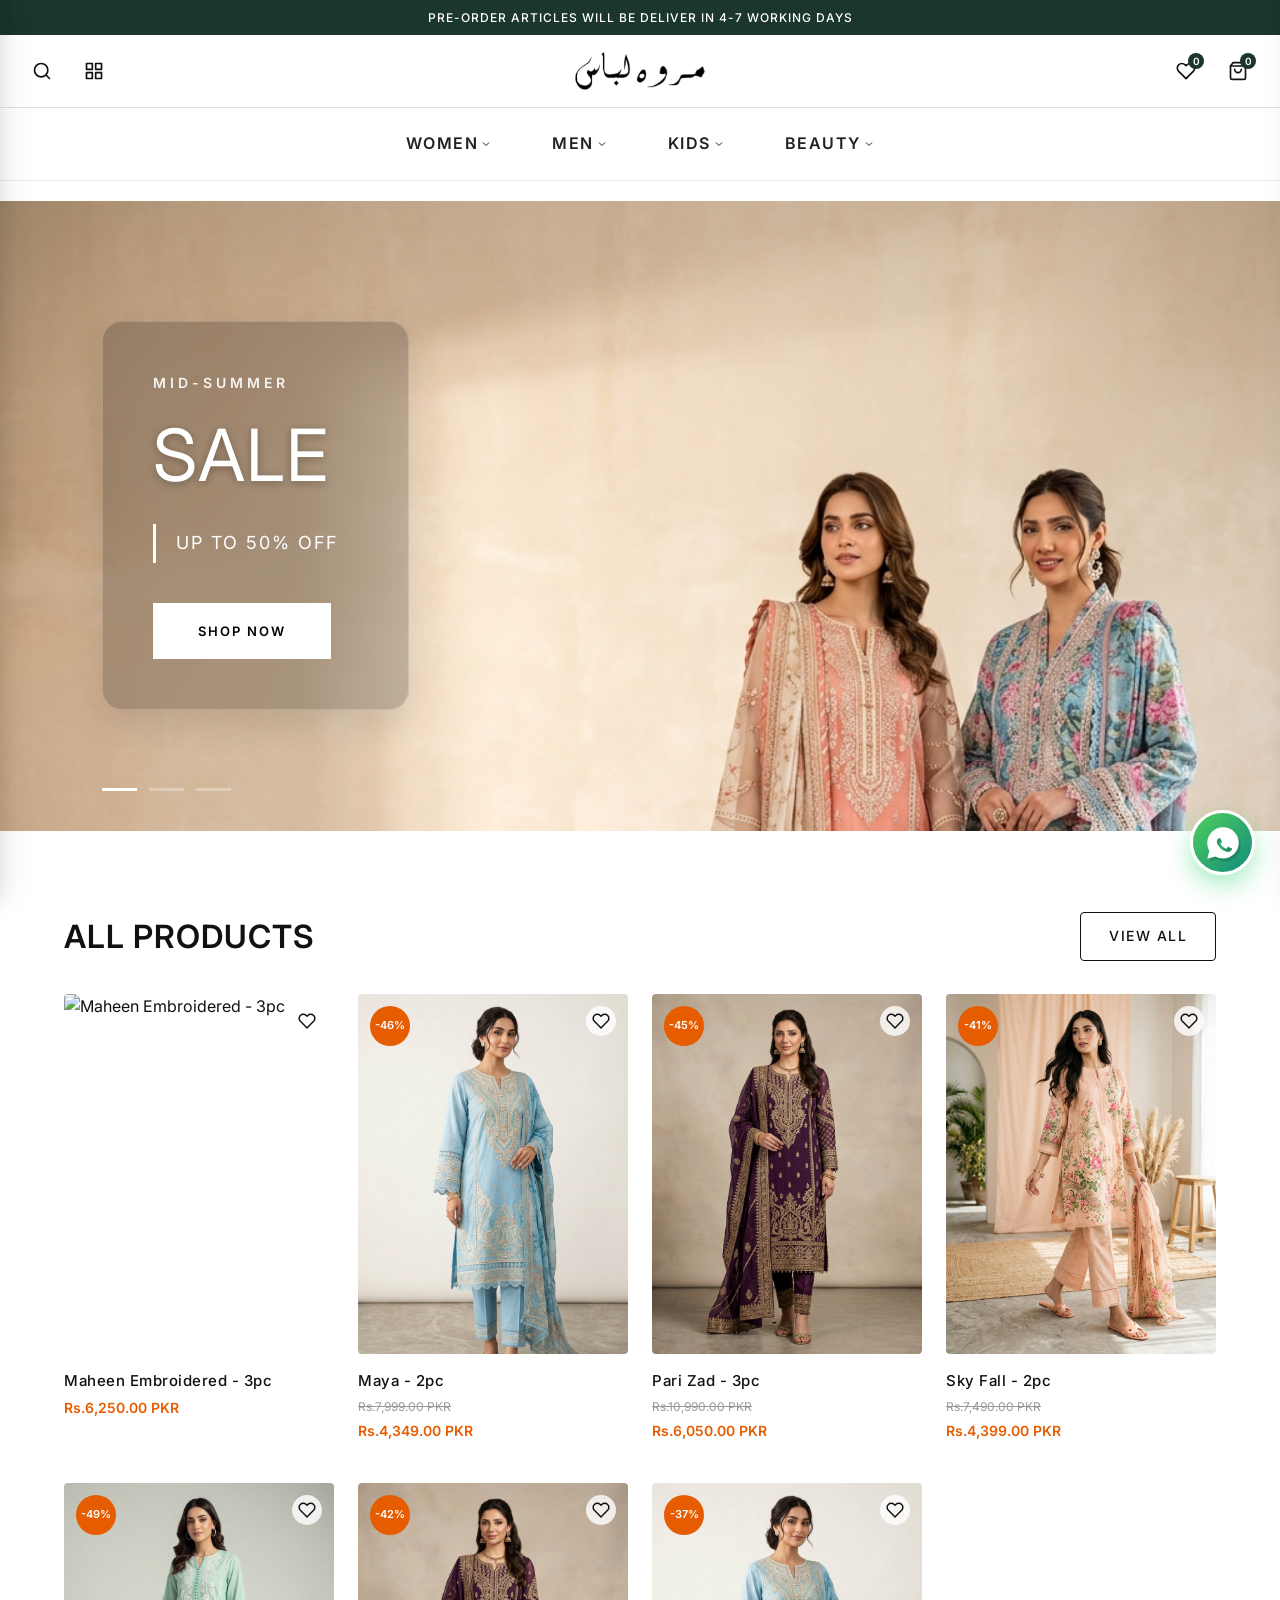
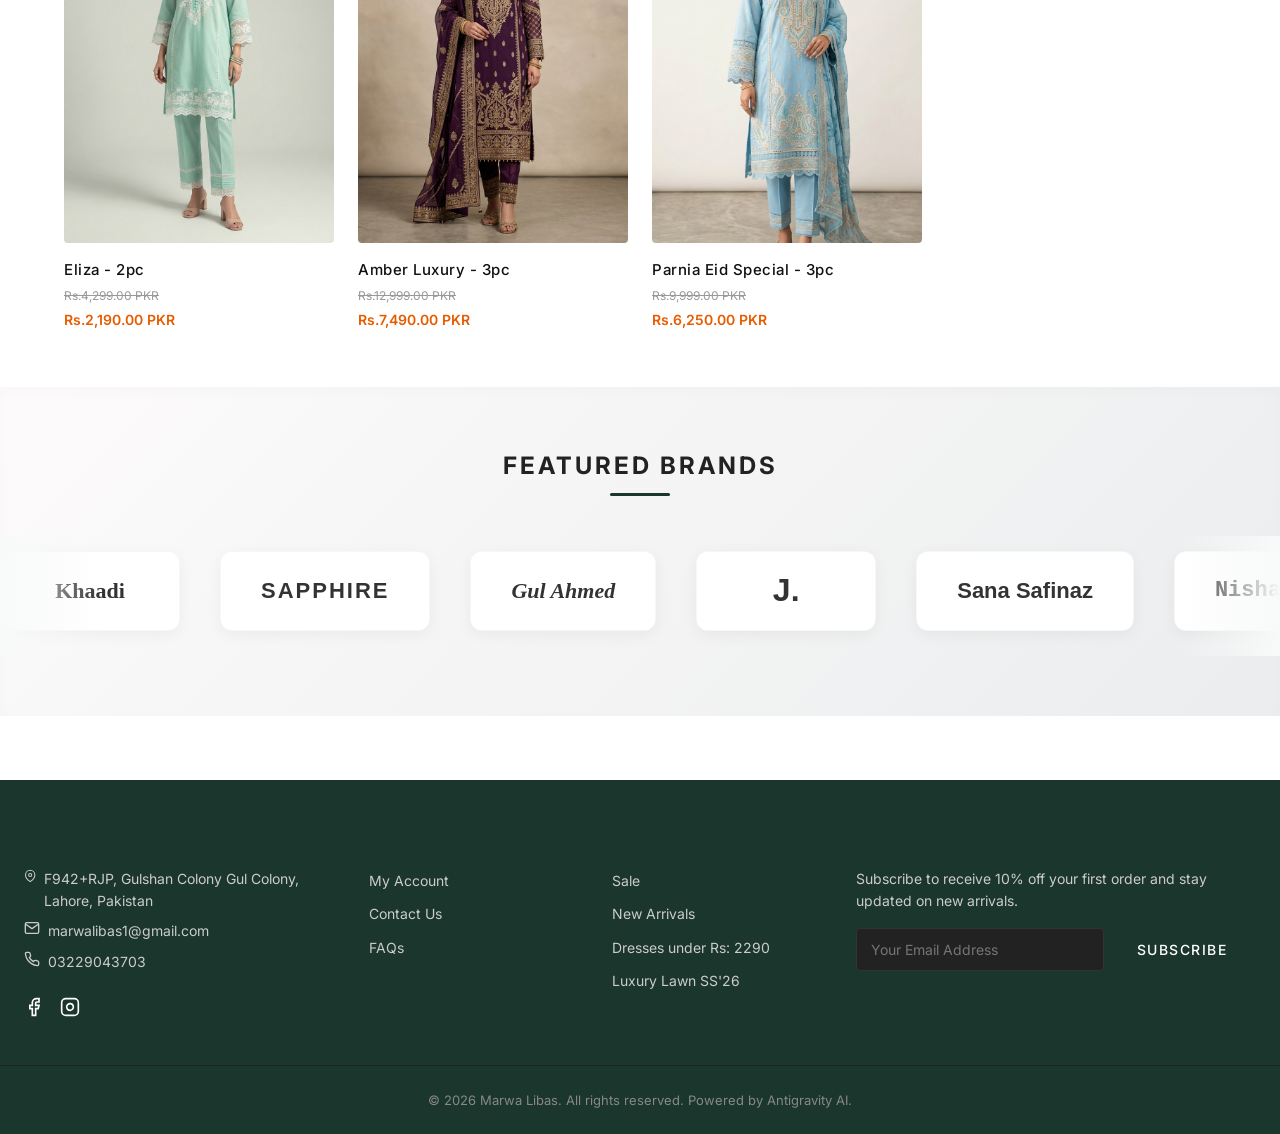
==== commit 3ceb7211: "change" ====
--- a/index.html
+++ b/index.html
@@ -152,6 +152,52 @@
             <p class="cart-note">Shipping & taxes calculated at checkout</p>
             <a href="#cart" class="btn btn-outline btn-block" style="margin-bottom: 10px; background-color: transparent; border: 1px solid var(--primary); color: var(--primary);" id="cart-view-btn">View Cart</a>
             <a href="#checkout" class="btn btn-primary btn-block" id="cart-checkout-btn">Proceed to Checkout</a>
+        </div>
+    </div>
+
+    <!-- Slide-Out Filter Drawer -->
+    <div class="drawer-overlay" id="filter-drawer-overlay"></div>
+    <div class="mobile-drawer" id="filter-drawer" style="background-color: var(--color-bg-primary);">
+        <div class="drawer-header" style="border-bottom: 1px solid var(--color-border); padding: 20px;">
+            <h3 style="font-size: 14px; font-weight: 600; letter-spacing: 1px; color: var(--color-text-primary);">FILTER</h3>
+            <button class="close-btn" id="close-filter" aria-label="Close Filter">
+                <svg width="20" height="20" viewBox="0 0 24 24" fill="none" stroke="currentColor" stroke-width="1.5"><line x1="18" y1="6" x2="6" y2="18"></line><line x1="6" y1="6" x2="18" y2="18"></line></svg>
+            </button>
+        </div>
+        
+        <div class="filter-drawer-content" style="padding: 25px; flex: 1; overflow-y: auto;">
+            <!-- Availability Section -->
+            <div class="filter-section" style="margin-bottom: 30px; border-bottom: 1px solid var(--color-border); padding-bottom: 25px;">
+                <h4 style="font-size: 15px; font-weight: 500; margin-bottom: 20px; color: var(--color-text-primary); display: inline-block; border-bottom: 2px solid var(--color-brand); padding-bottom: 4px;">Availability</h4>
+                
+                <label class="filter-checkbox" style="display: flex; align-items: center; gap: 12px; margin-bottom: 15px; cursor: pointer;">
+                    <input type="checkbox" checked style="accent-color: var(--color-brand); width: 16px; height: 16px; cursor: pointer;">
+                    <span style="font-size: 14px; color: var(--color-text-primary);">In Stock (44)</span>
+                </label>
+                
+                <label class="filter-checkbox" style="display: flex; align-items: center; gap: 12px; cursor: pointer;">
+                    <input type="checkbox" style="accent-color: var(--color-brand); width: 16px; height: 16px; cursor: pointer;">
+                    <span style="font-size: 14px; color: var(--color-text-primary);">Out Of Stock (2)</span>
+                </label>
+            </div>
+            
+            <!-- Price Section -->
+            <div class="filter-section">
+                <h4 style="font-size: 15px; font-weight: 500; margin-bottom: 25px; color: var(--color-text-primary); display: inline-block; border-bottom: 2px solid var(--color-brand); padding-bottom: 4px;">Price</h4>
+                
+                <div class="price-slider-container">
+                    <div class="slider-track" style="height: 2px; background: var(--color-brand); position: relative; margin-bottom: 25px; margin-top: 10px;">
+                        <div class="slider-thumb" style="width: 4px; height: 14px; background: var(--color-brand); position: absolute; left: 0; top: -6px;"></div>
+                        <div class="slider-thumb" style="width: 4px; height: 14px; background: var(--color-brand); position: absolute; right: 0; top: -6px;"></div>
+                    </div>
+                    
+                    <div style="font-size: 13px; color: var(--color-text-secondary); margin-bottom: 25px;">
+                        Price: <strong style="color: var(--color-text-primary);">Rs.0.00 PKR</strong> &mdash; <strong style="color: var(--color-text-primary);">Rs.7,490.00 PKR</strong>
+                    </div>
+                    
+                    <button class="btn btn-outline" style="border-radius: 30px; font-size: 11px; padding: 10px 30px; border: 1.5px solid var(--color-brand); color: var(--color-brand); font-weight: 700; letter-spacing: 1px;">FILTER</button>
+                </div>
+            </div>
         </div>
     </div>
 
--- a/css/components/header.css
+++ b/css/components/header.css
@@ -58,6 +58,28 @@
     font-weight: 700;
     letter-spacing: 2px;
     color: var(--color-text-primary);
+}
+
+@keyframes floatLogo {
+    0% { transform: translateY(0px) scale(1); }
+    50% { transform: translateY(-3px) scale(1.02); }
+    100% { transform: translateY(0px) scale(1); }
+}
+
+.logo-img {
+    animation: floatLogo 4s ease-in-out infinite;
+    transition: transform 0.4s cubic-bezier(0.175, 0.885, 0.32, 1.275), filter 0.3s ease;
+    will-change: transform;
+}
+
+.logo-link {
+    display: inline-block;
+}
+
+.logo-link:hover .logo-img {
+    animation-play-state: paused;
+    transform: scale(1.1) translateY(-2px);
+    filter: drop-shadow(0 5px 8px rgba(0,0,0,0.15));
 }
 
 .icon-btn {
--- a/css/components/drawers.css
+++ b/css/components/drawers.css
@@ -1,7 +1,8 @@
 /* ==========================================
    SIDE DRAWERS (COMMON)
    ========================================== */
-.drawer-overlay, .cart-drawer-overlay {
+.drawer-overlay,
+.cart-drawer-overlay {
     position: fixed;
     top: 0;
     left: 0;
@@ -15,12 +16,14 @@
     transition: all var(--transition-smooth);
 }
 
-.drawer-overlay.active, .cart-drawer-overlay.active {
+.drawer-overlay.active,
+.cart-drawer-overlay.active {
     opacity: 1;
     visibility: visible;
 }
 
-.mobile-drawer, .cart-drawer {
+.mobile-drawer,
+.cart-drawer {
     position: fixed;
     top: 0;
     height: 100vh;
@@ -52,7 +55,8 @@
     transform: translateX(0);
 }
 
-.drawer-header, .cart-drawer-header {
+.drawer-header,
+.cart-drawer-header {
     padding: var(--spacing-lg);
     border-bottom: 1px solid var(--color-border);
     display: flex;
@@ -60,7 +64,8 @@
     align-items: center;
 }
 
-.drawer-header h3, .cart-drawer-header h3 {
+.drawer-header h3,
+.cart-drawer-header h3 {
     font-size: 18px;
     text-transform: uppercase;
     letter-spacing: 1px;
@@ -393,4 +398,4 @@
 .search-result-price {
     font-size: 14px;
     color: var(--color-text-secondary);
-}
+}
--- a/css/components/hero.css
+++ b/css/components/hero.css
@@ -12,8 +12,8 @@
     display: flex;
     align-items: center;
     overflow: hidden;
-    height: 85vh;
-    min-height: 600px;
+    height: 70vh;
+    min-height: 500px;
 }
 
 .hero-slide {
@@ -194,8 +194,8 @@
 
 @media (max-width: 991px) {
     .hero-section {
-        height: 70vh;
-        min-height: 500px;
+        height: 60vh;
+        min-height: 400px;
     }
     .hero-title {
         font-size: 48px;
@@ -211,41 +211,49 @@
 
 @media (max-width: 576px) {
     .hero-section {
-        height: 80vh;
-        min-height: 400px;
-        align-items: flex-end;
-        padding-bottom: 60px;
+        height: auto;
+        aspect-ratio: 16/9;
+        min-height: unset;
+        align-items: center;
+        padding-bottom: 0;
+    }
+    .hero-bg-img {
+        object-position: center;
     }
     .hero-content {
-        margin: 0 20px 20px 20px;
-        padding: 30px 25px;
-        text-align: left;
-        width: calc(100% - 40px);
+        margin: 0 auto;
+        padding: 15px;
+        text-align: center;
+        width: 90%;
         max-width: 100%;
-        border-radius: 16px;
+        border-radius: 8px;
     }
     .hero-title {
-        font-size: 36px;
-        margin-bottom: 20px;
+        font-size: 20px;
+        margin-bottom: 8px;
     }
     .hero-subtitle {
-        font-size: 12px;
-        margin-bottom: 15px;
+        font-size: 9px;
+        margin-bottom: 6px;
+        letter-spacing: 2px;
     }
     .hero-discount {
-        font-size: 14px;
-        margin-bottom: 25px;
+        font-size: 10px;
+        margin-bottom: 10px;
+        padding: 2px 8px;
+    }
+    .hero-actions {
+        justify-content: center;
     }
     .hero-actions .btn {
-        padding: 15px 35px;
-        font-size: 12px;
+        padding: 8px 15px;
+        font-size: 10px;
+        width: auto;
+    }
+    .hero-pagination {
+        left: 0;
+        bottom: 10px;
         width: 100%;
-        text-align: center;
-    }
-    .hero-pagination {
-        left: 25px;
-        bottom: 25px;
-        width: calc(100% - 50px);
         justify-content: center;
     }
 }
--- a/css/pages/productDetails.css
+++ b/css/pages/productDetails.css
@@ -19,7 +19,7 @@
 .product-detail-layout {
     display: grid;
     grid-template-columns: 1.2fr 1fr;
-    gap: var(--spacing-xl);
+    gap: 40px;
 }
 
 @media (max-width: 991px) {
@@ -29,22 +29,24 @@
 /* Gallery styling */
 .product-gallery {
     display: flex;
-    gap: var(--spacing-md);
+    flex-direction: row-reverse;
+    gap: 20px;
+    align-items: flex-start;
 }
 
 .gallery-thumbnails {
     display: flex;
     flex-direction: column;
-    gap: var(--spacing-sm);
+    gap: 15px;
+    width: 80px;
 }
 
 .thumb-item {
-    width: 70px;
-    height: 90px;
+    width: 100%;
+    height: 100px;
     object-fit: cover;
     cursor: pointer;
-    border: 2px solid transparent;
-    border-radius: var(--border-radius);
+    border: 1px solid transparent;
     transition: border-color var(--transition-fast);
 }
 
@@ -55,9 +57,7 @@
 .gallery-main {
     flex: 1;
     position: relative;
-    border-radius: var(--border-radius);
     overflow: hidden;
-    aspect-ratio: 3/4;
 }
 
 .gallery-main img {
@@ -109,37 +109,38 @@
 
 /* Selector buttons */
 .selector-label {
-    font-size: 12px;
-    font-weight: 600;
-    text-transform: uppercase;
-    letter-spacing: 1px;
-    margin-bottom: var(--spacing-sm);
+    font-size: 13px;
+    font-weight: 500;
+    margin-bottom: 10px;
     display: block;
+    color: var(--color-text-primary);
 }
 
 .size-selector-row {
     display: flex;
-    gap: var(--spacing-sm);
-    margin-bottom: var(--spacing-md);
+    gap: 10px;
+    margin-bottom: 25px;
 }
 
 .size-btn {
     border: 1px solid var(--color-border);
-    width: 44px;
-    height: 44px;
+    width: 48px;
+    height: 48px;
     font-size: 14px;
-    font-weight: 600;
+    font-weight: 500;
     display: flex;
     align-items: center;
     justify-content: center;
-    border-radius: var(--border-radius);
-    transition: all var(--transition-fast);
+    background: transparent;
+    color: var(--color-text-primary);
+    transition: all 0.2s ease;
+    cursor: pointer;
 }
 
 .size-btn:hover, .size-btn.active {
-    border-color: var(--color-text-primary);
-    background-color: var(--color-text-primary);
-    color: var(--color-bg-primary);
+    border-color: #000;
+    color: #000;
+    box-shadow: inset 0 0 0 1px #000;
 }
 
 /* Quantity Row */
@@ -174,7 +175,38 @@
 .checkout-actions-group {
     display: flex;
     flex-direction: column;
-    gap: var(--spacing-sm);
+    gap: 15px;
+    margin-bottom: 30px;
+}
+
+.btn-block {
+    width: 100%;
+    padding: 16px;
+    font-size: 15px;
+    font-weight: 600;
+    text-transform: uppercase;
+    letter-spacing: 1px;
+    border: none;
+    cursor: pointer;
+    transition: background-color 0.3s ease;
+}
+
+#detail-add-to-cart {
+    background-color: #000;
+    color: #fff;
+}
+
+#detail-add-to-cart:hover {
+    background-color: #333;
+}
+
+#detail-buy-now {
+    background-color: #000;
+    color: #fff;
+}
+
+#detail-buy-now:hover {
+    background-color: #333;
 }
 
 /* Add to Cart Shaking Effect */
@@ -247,15 +279,25 @@
     bottom: 0;
     left: 0;
     width: 100%;
-    background-color: var(--color-bg-primary);
-    box-shadow: 0 -4px 20px rgba(0, 0, 0, 0.08);
-    padding: 12px var(--spacing-lg);
-    display: flex;
-    justify-content: space-between;
-    align-items: center;
+    background-color: rgba(255, 255, 255, 0.85);
+    backdrop-filter: blur(12px);
+    -webkit-backdrop-filter: blur(12px);
+    box-shadow: 0 -4px 15px rgba(0, 0, 0, 0.05);
     z-index: 99;
     transform: translateY(100%);
-    transition: transform var(--transition-smooth);
+    transition: transform 0.4s ease;
+    border-top: 1px solid rgba(255, 255, 255, 0.3);
+}
+
+.sticky-atc-inner {
+    max-width: 900px;
+    margin: 0 auto;
+    padding: 10px 20px;
+    display: flex;
+    justify-content: center;
+    gap: 40px;
+    align-items: center;
+    width: 100%;
 }
 
 .sticky-atc-bar.visible {
@@ -265,40 +307,111 @@
 .sticky-atc-product {
     display: flex;
     align-items: center;
-    gap: var(--spacing-md);
+    gap: 15px;
 }
 
 .sticky-atc-product img {
-    width: 50px;
-    height: 60px;
+    width: 45px;
+    height: 45px;
     object-fit: cover;
-    border-radius: var(--border-radius);
+    border-radius: 50%;
 }
 
 .sticky-atc-title {
     font-size: 14px;
     font-weight: 600;
+    color: #1a3028;
 }
 
 .sticky-atc-price {
     font-size: 13px;
-    color: var(--color-text-secondary);
+    font-weight: 500;
+    color: #b8623b;
+    margin-top: 2px;
 }
 
 .sticky-atc-actions {
     display: flex;
     align-items: center;
-    gap: var(--spacing-md);
+    gap: 15px;
+}
+
+.sticky-size-selector select {
+    padding: 8px 30px 8px 15px;
+    border: 1px solid #ddd;
+    border-radius: 30px;
+    appearance: none;
+    background: url('data:image/svg+xml;utf8,<svg fill="none" stroke="%23333" stroke-width="2" viewBox="0 0 24 24" xmlns="http://www.w3.org/2000/svg"><polyline points="6 9 12 15 18 9"></polyline></svg>') no-repeat right 10px center;
+    background-size: 12px;
+    font-size: 13px;
+    font-weight: 500;
+    outline: none;
+    background-color: #fff;
+    cursor: pointer;
+    min-width: 90px;
+}
+
+.sticky-qty-selector {
+    display: flex;
+    align-items: center;
+    border: 1px solid #ddd;
+    border-radius: 30px;
+    padding: 2px 5px;
+    background-color: #fff;
+}
+
+.sticky-qty-selector button {
+    background: none;
+    border: none;
+    font-size: 16px;
+    padding: 5px 12px;
+    cursor: pointer;
+    color: #333;
+}
+
+.sticky-qty-selector span {
+    font-size: 13px;
+    font-weight: 600;
+    min-width: 20px;
+    text-align: center;
+}
+
+#sticky-add-to-cart-btn {
+    background-color: #40917f;
+    color: #fff;
+    border: none;
+    padding: 10px 25px;
+    font-size: 13px;
+    font-weight: 600;
+    border-radius: 30px;
+    letter-spacing: 1px;
+    text-transform: uppercase;
+    cursor: pointer;
+    transition: background-color 0.3s ease;
+}
+
+#sticky-add-to-cart-btn:hover {
+    background-color: #347667;
 }
 
 @media (max-width: 768px) {
-    .sticky-atc-bar {
+    .sticky-atc-inner {
+        padding: 10px;
+        gap: 10px;
         flex-direction: column;
-        gap: var(--spacing-sm);
-        align-items: stretch;
     }
     .sticky-atc-product {
         display: none;
+    }
+    .sticky-atc-actions {
+        width: 100%;
+        justify-content: space-between;
+    }
+    .sticky-size-selector select {
+        min-width: 70px;
+    }
+    #sticky-add-to-cart-btn {
+        flex: 1;
     }
 }
 
@@ -308,6 +421,7 @@
 .product-reviews-section {
     margin-top: var(--spacing-xl);
     padding-top: var(--spacing-xl);
+    padding-bottom: 100px;
     border-top: 1px solid var(--color-border);
 }
 
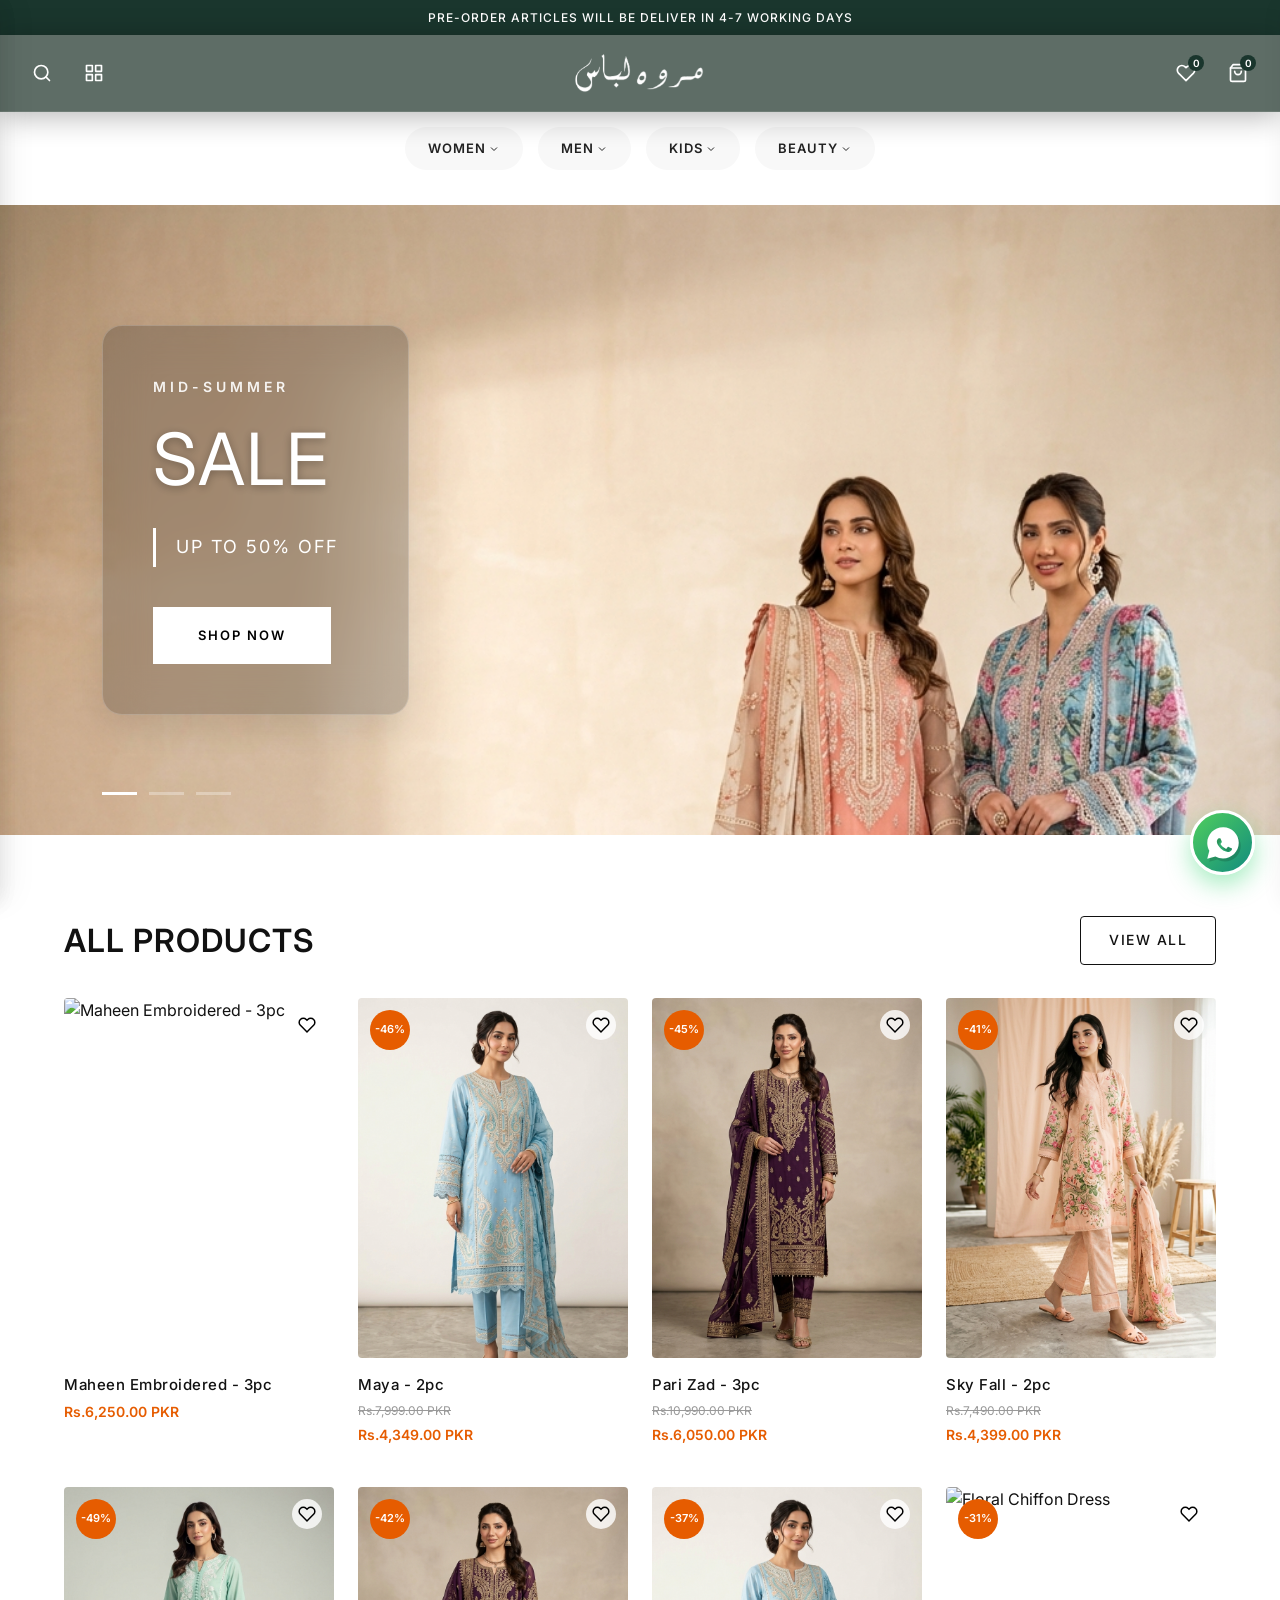
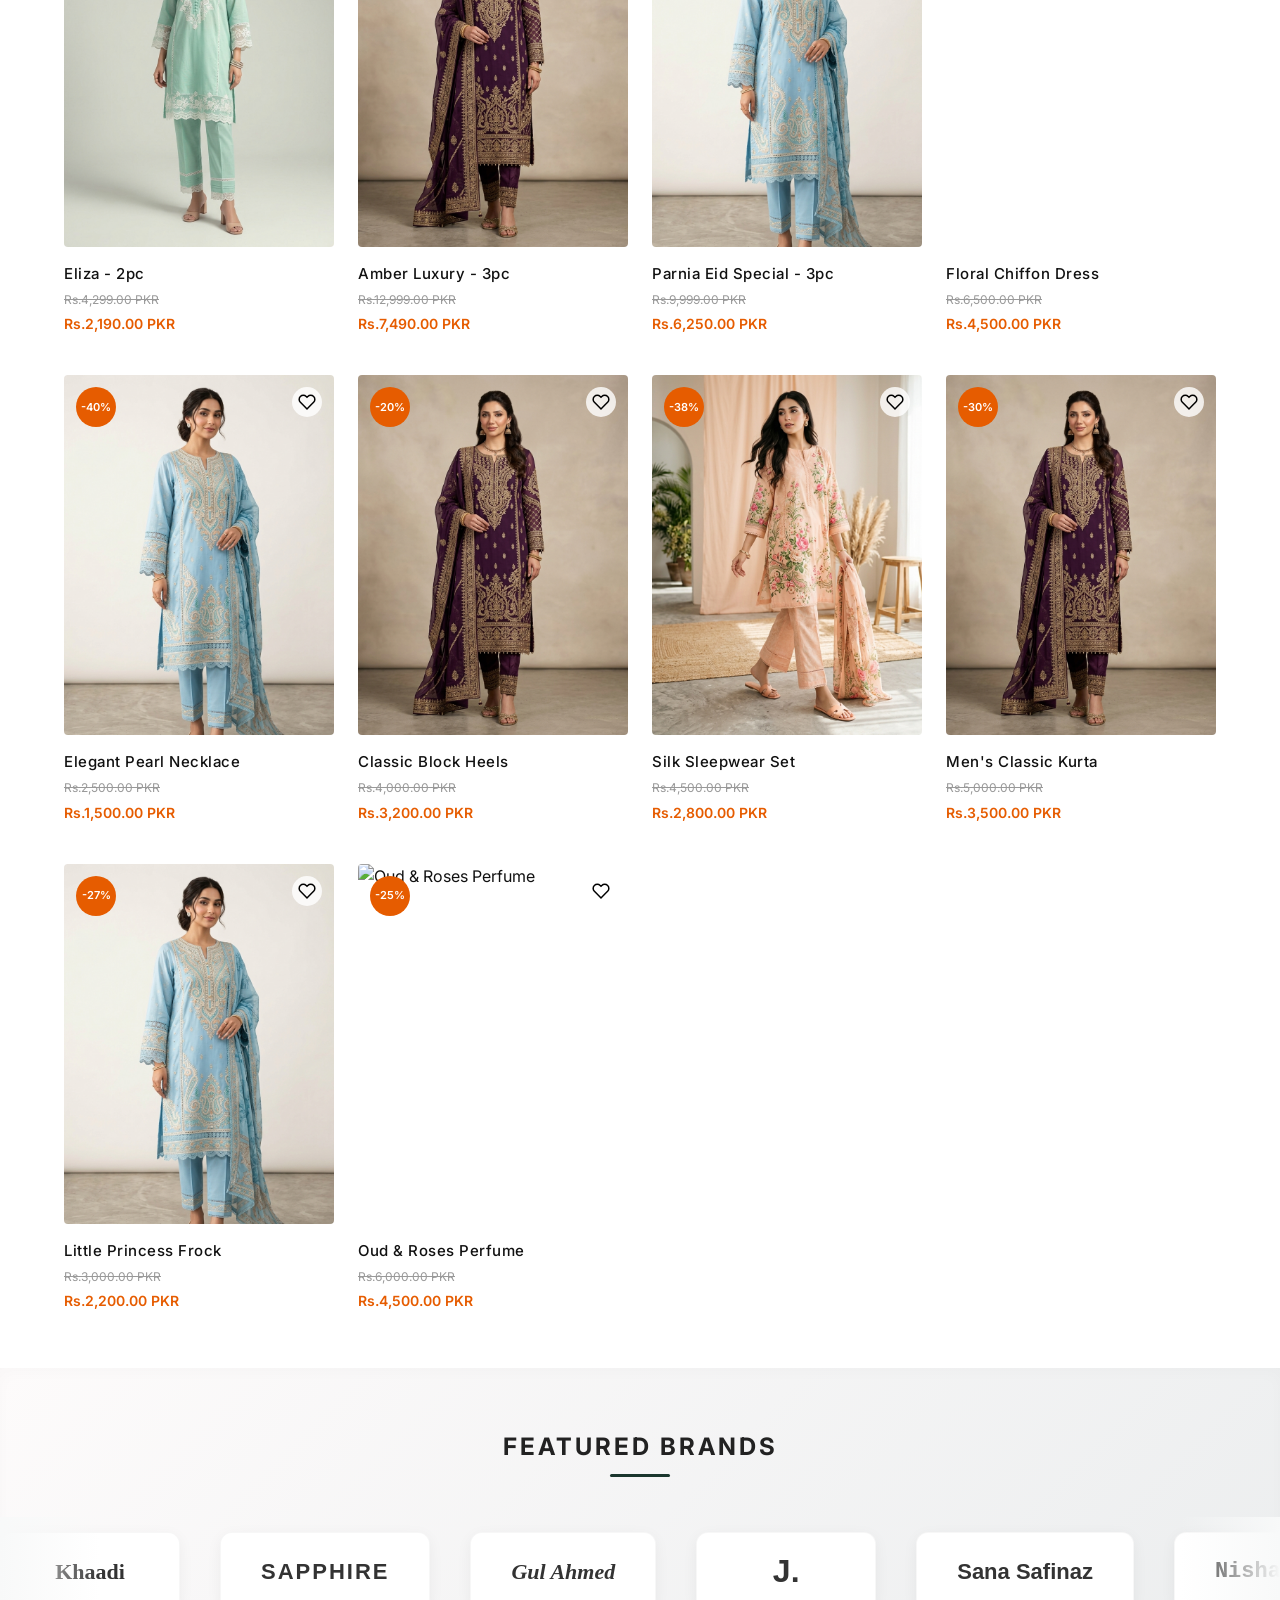
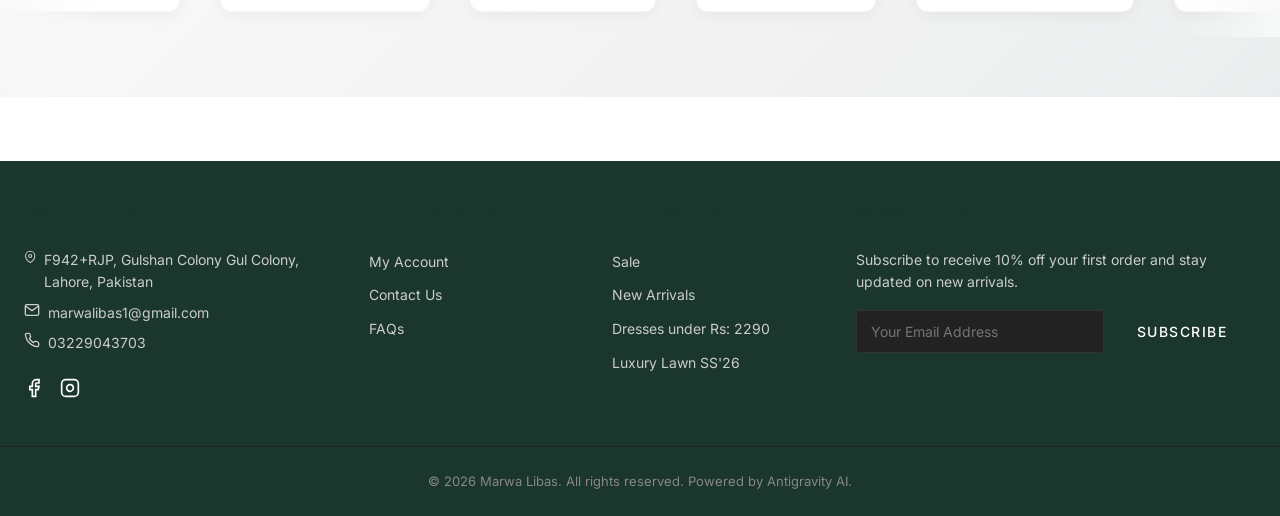
==== commit 72e83b13: "Update" ====
--- a/index.html
+++ b/index.html
@@ -34,7 +34,7 @@
             <!-- Left Actions -->
             <div class="header-left">
                 <!-- Mobile Menu Toggle -->
-                <button class="mobile-menu-toggle" id="mobile-menu-toggle" aria-label="Toggle Menu">
+                <button class="mobile-menu-toggle icon-btn" id="mobile-menu-toggle" aria-label="Toggle Menu">
                     <svg width="24" height="24" viewBox="0 0 24 24" fill="none" stroke="currentColor" stroke-width="2"><line x1="3" y1="12" x2="21" y2="12"></line><line x1="3" y1="6" x2="21" y2="6"></line><line x1="3" y1="18" x2="21" y2="18"></line></svg>
                 </button>
                 <button class="icon-btn" id="search-trigger" aria-label="Search">
@@ -78,7 +78,8 @@
             </button>
         </div>
         <ul class="mobile-nav-links">
-            <li><a href="admin.html" class="mobile-nav-link" style="color: var(--primary); font-weight: bold;">Admin Panel</a></li>
+            <li><a href="admin.html" class="mobile-nav-link" style="display: flex; align-items: center; gap: 10px; color: var(--primary); font-weight: bold;"><svg width="20" height="20" viewBox="0 0 24 24" fill="none" stroke="currentColor" stroke-width="2" stroke-linecap="round" stroke-linejoin="round"><rect x="3" y="3" width="7" height="7"></rect><rect x="14" y="3" width="7" height="7"></rect><rect x="14" y="14" width="7" height="7"></rect><rect x="3" y="14" width="7" height="7"></rect></svg>Admin Panel</a></li>
+            <li><a href="#contact" class="mobile-nav-link" style="display: flex; align-items: center; gap: 10px;"><svg width="20" height="20" viewBox="0 0 24 24" fill="none" stroke="currentColor" stroke-width="2" stroke-linecap="round" stroke-linejoin="round"><path d="M4 4h16c1.1 0 2 .9 2 2v12c0 1.1-.9 2-2 2H4c-1.1 0-2-.9-2-2V6c0-1.1.9-2 2-2z"></path><polyline points="22,6 12,13 2,6"></polyline></svg>Contact Us</a></li>
         </ul>
     </div>
 
--- a/css/global.css
+++ b/css/global.css
@@ -140,6 +140,14 @@
 .btn-block {
     display: block;
     width: 100%;
+}
+
+@media (max-width: 768px) {
+    .btn {
+        padding: 8px 16px;
+        font-size: 12px;
+        letter-spacing: 1px;
+    }
 }
 
 /* ==========================================
--- a/css/components/header.css
+++ b/css/components/header.css
@@ -16,18 +16,21 @@
    HEADER
    ========================================== */
 .main-header {
-    background-color: var(--color-bg-primary);
-    border-bottom: 1px solid var(--color-border);
+    background-color: rgba(26, 48, 38, 0.7); /* Deep Dark Green matching the image */
+    backdrop-filter: blur(16px);
+    -webkit-backdrop-filter: blur(16px);
+    border-bottom: 1px solid rgba(255, 255, 255, 0.1);
+    box-shadow: 0 4px 30px rgba(0, 0, 0, 0.3);
     position: sticky;
     top: 0;
     z-index: 100;
-    transition: transform var(--transition-smooth);
+    transition: all var(--transition-smooth);
 }
 
 .header-container {
     max-width: 1400px;
     margin: 0 auto;
-    padding: 16px var(--spacing-lg);
+    padding: 18px var(--spacing-lg);
     display: flex;
     justify-content: space-between;
     align-items: center;
@@ -70,6 +73,7 @@
     animation: floatLogo 4s ease-in-out infinite;
     transition: transform 0.4s cubic-bezier(0.175, 0.885, 0.32, 1.275), filter 0.3s ease;
     will-change: transform;
+    filter: brightness(0) invert(1); /* Makes the logo white */
 }
 
 .logo-link {
@@ -79,21 +83,28 @@
 .logo-link:hover .logo-img {
     animation-play-state: paused;
     transform: scale(1.1) translateY(-2px);
-    filter: drop-shadow(0 5px 8px rgba(0,0,0,0.15));
+    filter: brightness(0) invert(1) drop-shadow(0 5px 8px rgba(255,255,255,0.2));
 }
 
 .icon-btn {
-    color: var(--color-text-primary);
+    color: #ffffff;
     display: flex;
     align-items: center;
     justify-content: center;
     padding: 8px;
     position: relative;
-    transition: color var(--transition-fast);
+    border-radius: 50%;
+    transition: all 0.3s cubic-bezier(0.175, 0.885, 0.32, 1.275);
 }
 
 .icon-btn:hover {
     color: var(--color-accent);
+    transform: scale(1.15) translateY(-2px);
+    background-color: rgba(255, 255, 255, 0.1);
+}
+
+.icon-btn:active {
+    transform: scale(0.95);
 }
 
 .badge {
--- a/css/pages/home.css
+++ b/css/pages/home.css
@@ -47,3 +47,16 @@
     color: var(--color-text-secondary);
     margin-bottom: var(--spacing-lg);
 }
+
+/* ==========================================
+   RESPONSIVE DESIGN
+   ========================================== */
+@media (max-width: 768px) {
+    .collection-title {
+        font-size: 24px;
+    }
+    
+    .curated-banner h2 {
+        font-size: 22px;
+    }
+}
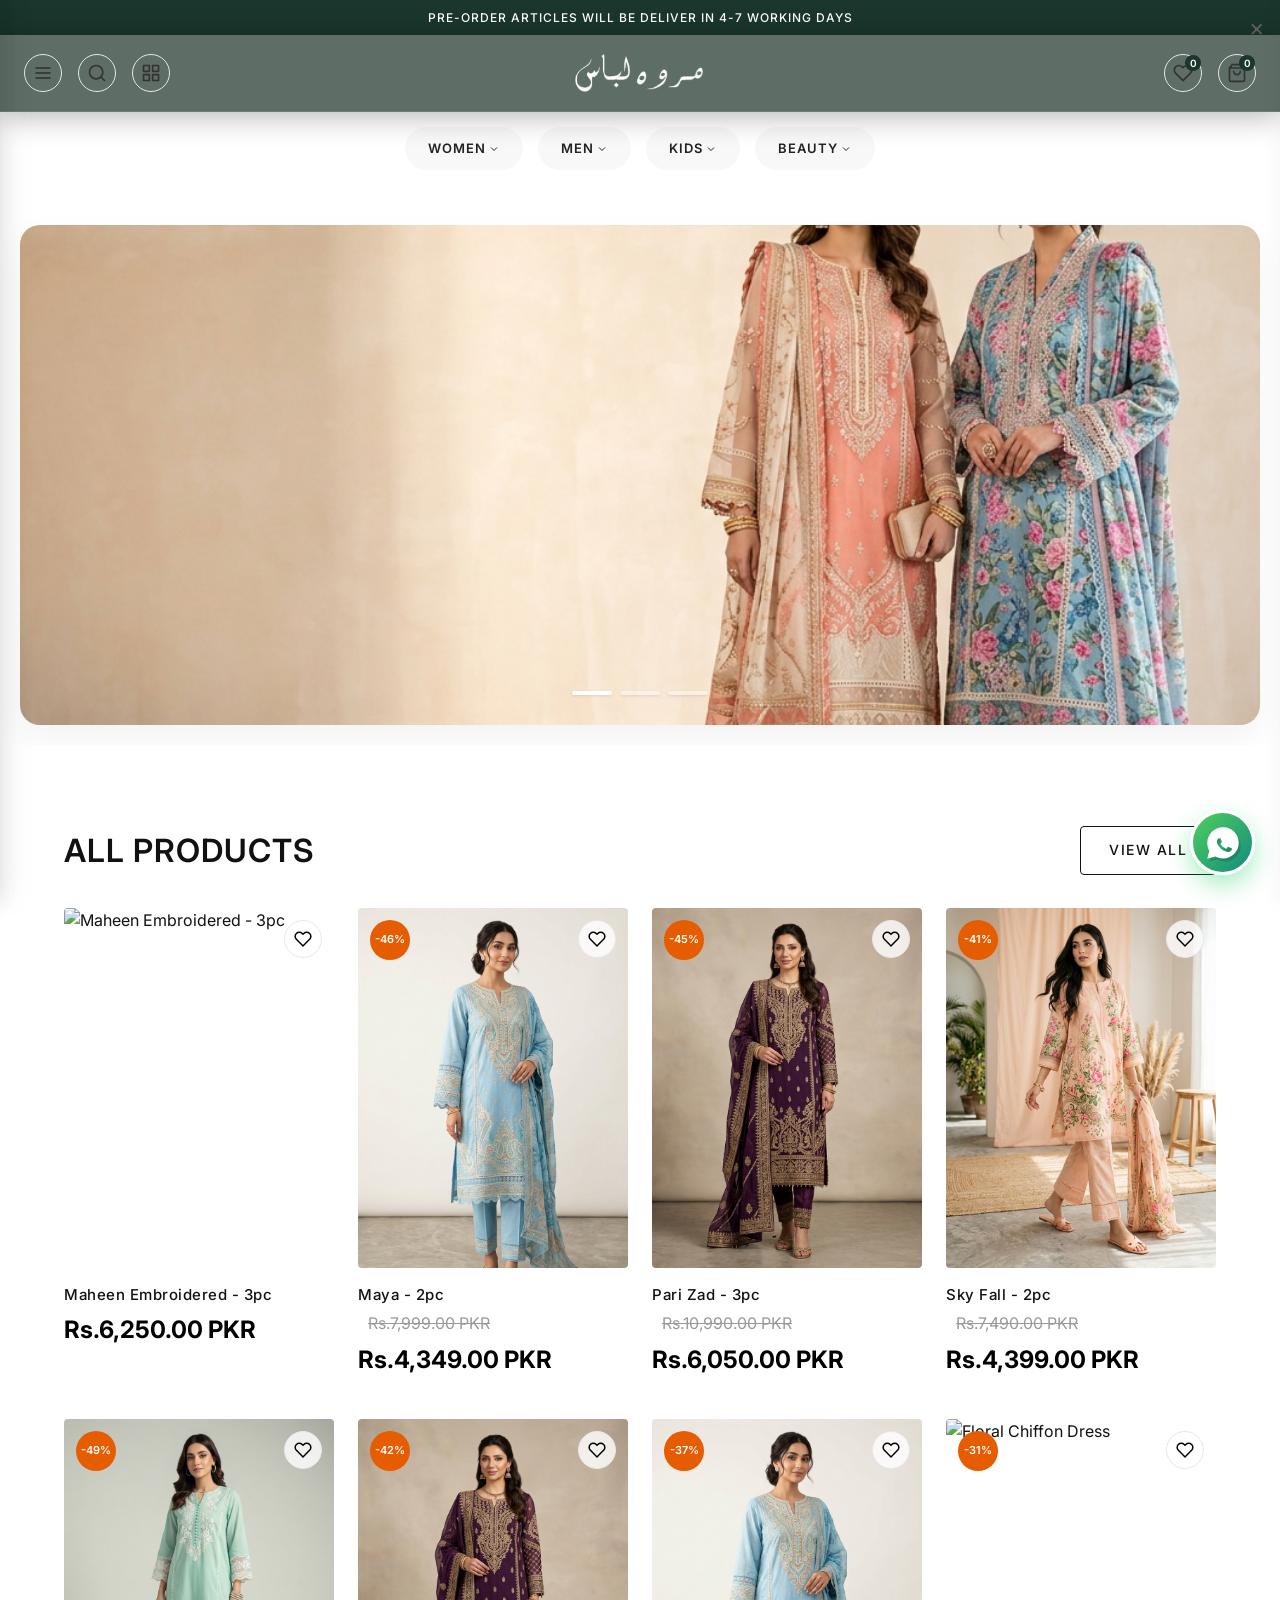
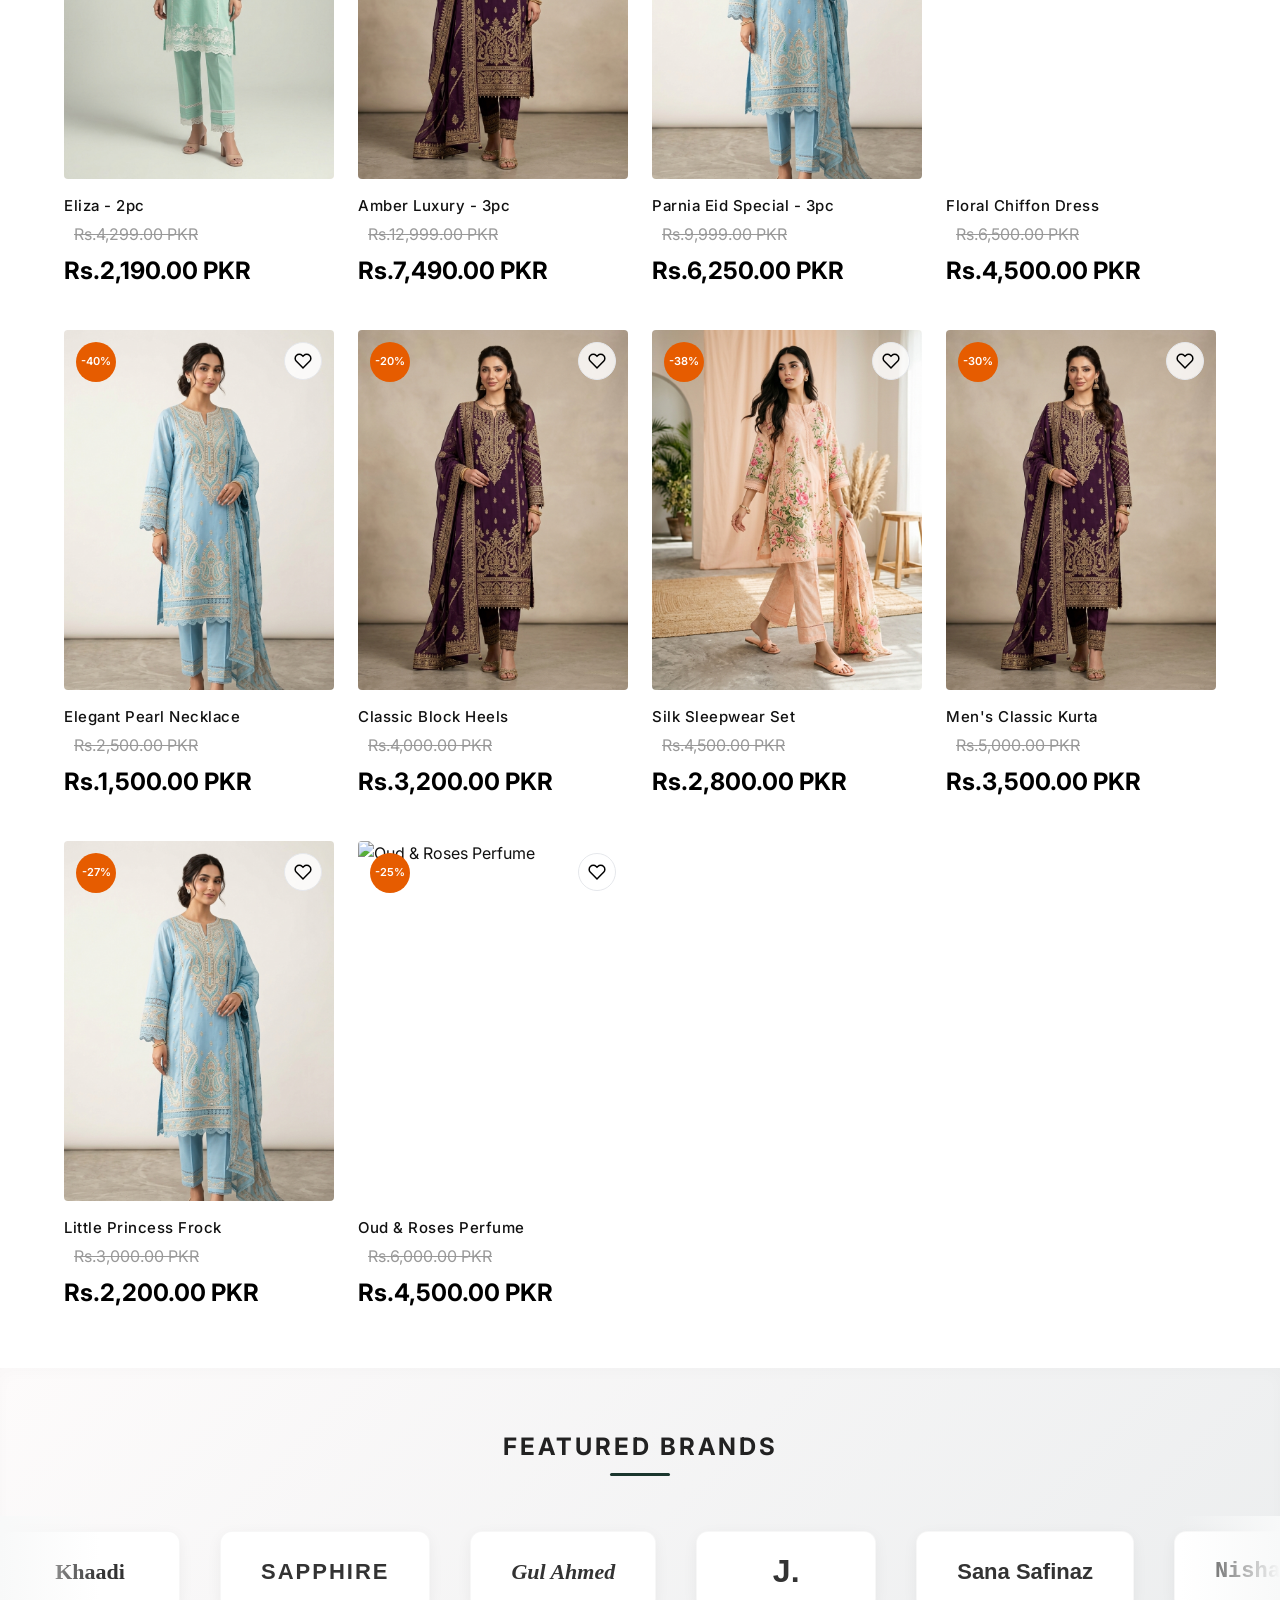
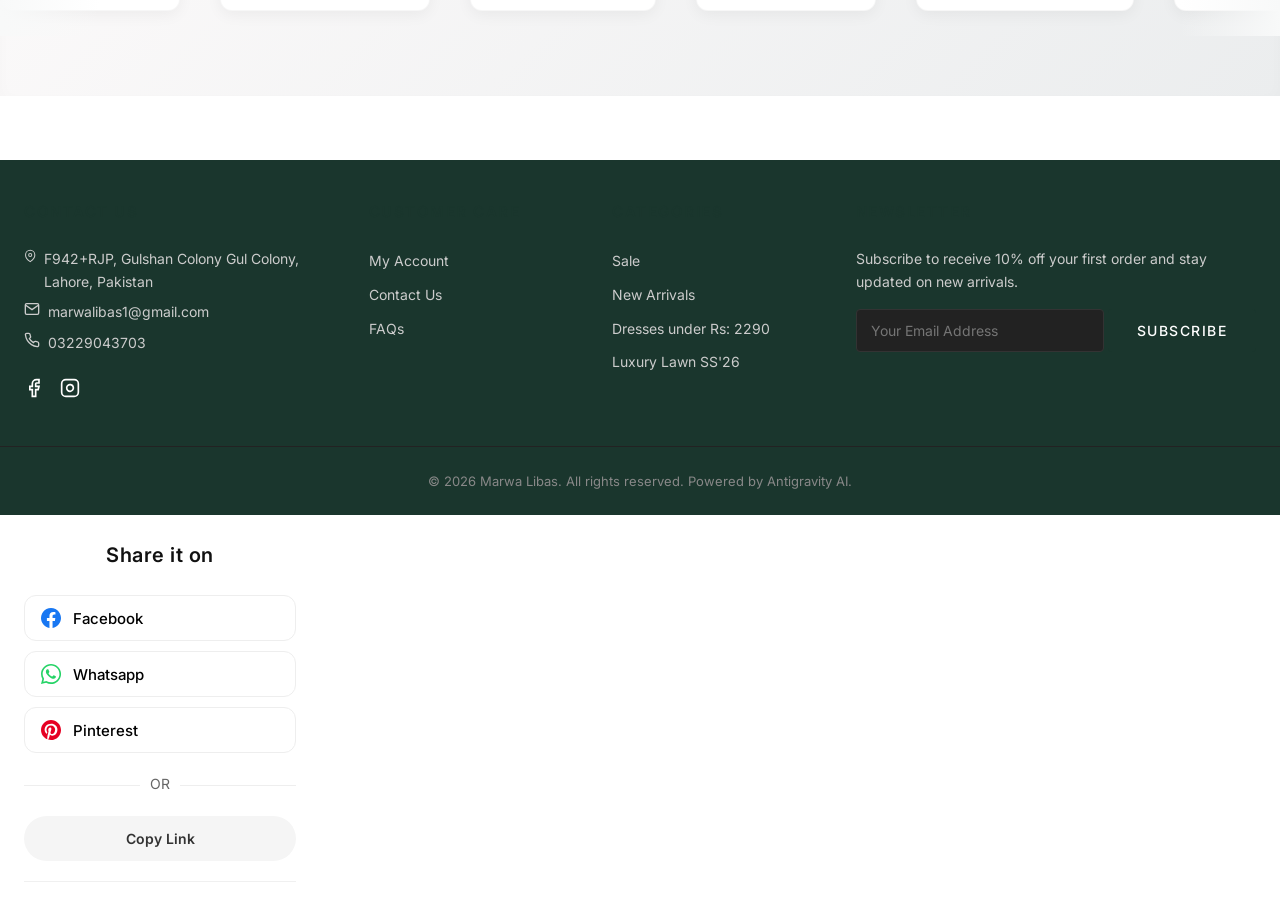
==== commit c697b55a: "Changes" ====
--- a/index.html
+++ b/index.html
@@ -1,295 +1,846 @@
-<!DOCTYPE html>
+<!doctype html>
 <html lang="en">
-<head>
-    <meta charset="UTF-8">
-    <meta name="viewport" content="width=device-width, initial-scale=1.0">
+  <head>
+    <meta charset="UTF-8" />
+    <meta name="viewport" content="width=device-width, initial-scale=1.0" />
     <title>Marwa Libas | Premium Pakistani Women Designer Wear</title>
-    <meta name="description" content="Shop premium Women's Designer Suits, Eid Collections, and Summer Lawn dresses at Marwa Libas. Pre-orders deliver in 4-7 working days.">
+    <meta
+      name="description"
+      content="Shop premium Women's Designer Suits, Eid Collections, and Summer Lawn dresses at Marwa Libas. Pre-orders deliver in 4-7 working days."
+    />
     <!-- Google Fonts -->
-    <link rel="preconnect" href="https://fonts.googleapis.com">
-    <link rel="preconnect" href="https://fonts.gstatic.com" crossorigin>
-    <link href="https://fonts.googleapis.com/css2?family=Inter:wght@300;400;500;600;700&display=swap" rel="stylesheet">
+    <link rel="preconnect" href="https://fonts.googleapis.com" />
+    <link rel="preconnect" href="https://fonts.gstatic.com" crossorigin />
+    <link
+      href="https://fonts.googleapis.com/css2?family=Inter:wght@300;400;500;600;700&display=swap"
+      rel="stylesheet"
+    />
     <!-- Modular Style Sheets -->
-    <link rel="stylesheet" href="css/variables.css">
-    <link rel="stylesheet" href="css/global.css">
-    <link rel="stylesheet" href="css/components/header.css">
-    <link rel="stylesheet" href="css/components/drawers.css">
-    <link rel="stylesheet" href="css/components/hero.css">
-    <link rel="stylesheet" href="css/components/productCard.css">
-    <link rel="stylesheet" href="css/components/footer.css">
-    <link rel="stylesheet" href="css/pages/home.css">
-    <link rel="stylesheet" href="css/pages/collection.css">
-    <link rel="stylesheet" href="css/pages/productDetails.css">
-</head>
-<body>
-
+    <link rel="stylesheet" href="css/variables.css" />
+    <link rel="stylesheet" href="css/global.css" />
+    <link rel="stylesheet" href="css/components/header.css" />
+    <link rel="stylesheet" href="css/components/drawers.css" />
+    <link rel="stylesheet" href="css/components/hero.css" />
+    <link rel="stylesheet" href="css/components/productCard.css" />
+    <link rel="stylesheet" href="css/components/footer.css" />
+    <link rel="stylesheet" href="css/pages/home.css" />
+    <link rel="stylesheet" href="css/pages/collection.css" />
+    <link rel="stylesheet" href="css/pages/productDetails.css" />
+  </head>
+  <body>
     <!-- Announcement Bar -->
     <div class="announcement-bar">
-        <span>Pre-Order articles will be deliver in 4-7 working days</span>
+      <span>Pre-Order articles will be deliver in 4-7 working days</span>
     </div>
 
     <!-- Main Header -->
     <header class="main-header" id="main-header">
-        <div class="header-container">
-            <!-- Left Actions -->
-            <div class="header-left">
-                <!-- Mobile Menu Toggle -->
-                <button class="mobile-menu-toggle icon-btn" id="mobile-menu-toggle" aria-label="Toggle Menu">
-                    <svg width="24" height="24" viewBox="0 0 24 24" fill="none" stroke="currentColor" stroke-width="2"><line x1="3" y1="12" x2="21" y2="12"></line><line x1="3" y1="6" x2="21" y2="6"></line><line x1="3" y1="18" x2="21" y2="18"></line></svg>
-                </button>
-                <button class="icon-btn" id="search-trigger" aria-label="Search">
-                    <svg width="20" height="20" viewBox="0 0 24 24" fill="none" stroke="currentColor" stroke-width="2" stroke-linecap="round" stroke-linejoin="round"><circle cx="11" cy="11" r="8"></circle><line x1="21" y1="21" x2="16.65" y2="16.65"></line></svg>
-                </button>
-                <a href="admin.html" class="icon-btn header-desktop-only" aria-label="Admin Panel" title="Admin Panel">
-                    <svg width="20" height="20" viewBox="0 0 24 24" fill="none" stroke="currentColor" stroke-width="2" stroke-linecap="round" stroke-linejoin="round"><rect x="3" y="3" width="7" height="7"></rect><rect x="14" y="3" width="7" height="7"></rect><rect x="14" y="14" width="7" height="7"></rect><rect x="3" y="14" width="7" height="7"></rect></svg>
-                </a>
-            </div>
-
-            <!-- Logo -->
-            <div class="header-brand">
-                <a href="#home" class="logo-link">
-                    <img src="assets/Logo.png.png" alt="Marwa Libas Logo" class="logo-img" style="max-height: 40px; width: auto; object-fit: contain;">
-                </a>
-            </div>
-
-            <!-- Right Actions -->
-            <div class="header-right">
-                <a href="#wishlist" class="icon-btn" aria-label="Wishlist">
-                    <svg width="20" height="20" viewBox="0 0 24 24" fill="none" stroke="currentColor" stroke-width="2" stroke-linecap="round" stroke-linejoin="round"><path d="M20.84 4.61a5.5 5.5 0 0 0-7.78 0L12 5.67l-1.06-1.06a5.5 5.5 0 0 0-7.78 7.78l1.06 1.06L12 21.23l7.78-7.78 1.06-1.06a5.5 5.5 0 0 0 0-7.78z"></path></svg>
-                    <span class="badge" id="wishlist-count">0</span>
-                </a>
-                <button class="icon-btn" id="cart-trigger" aria-label="Cart">
-                    <svg width="20" height="20" viewBox="0 0 24 24" fill="none" stroke="currentColor" stroke-width="2" stroke-linecap="round" stroke-linejoin="round"><path d="M6 2L3 6v14a2 2 0 0 0 2 2h14a2 2 0 0 0 2-2V6l-3-4z"></path><line x1="3" y1="6" x2="21" y2="6"></line><path d="M16 10a4 4 0 0 1-8 0"></path></svg>
-                    <span class="badge" id="cart-count">0</span>
-                </button>
-            </div>
-        </div>
-
-
+      <div class="header-container">
+        <!-- Left Actions -->
+        <div class="header-left">
+          <!-- Mobile Menu Toggle -->
+          <button
+            class="mobile-menu-toggle icon-btn"
+            id="mobile-menu-toggle"
+            aria-label="Toggle Menu"
+          >
+            <svg
+              width="24"
+              height="24"
+              viewBox="0 0 24 24"
+              fill="none"
+              stroke="currentColor"
+              stroke-width="2"
+            >
+              <line x1="3" y1="12" x2="21" y2="12"></line>
+              <line x1="3" y1="6" x2="21" y2="6"></line>
+              <line x1="3" y1="18" x2="21" y2="18"></line>
+            </svg>
+          </button>
+          <button class="icon-btn" id="search-trigger" aria-label="Search">
+            <svg
+              width="20"
+              height="20"
+              viewBox="0 0 24 24"
+              fill="none"
+              stroke="currentColor"
+              stroke-width="2"
+              stroke-linecap="round"
+              stroke-linejoin="round"
+            >
+              <circle cx="11" cy="11" r="8"></circle>
+              <line x1="21" y1="21" x2="16.65" y2="16.65"></line>
+            </svg>
+          </button>
+          <a
+            href="admin.html"
+            class="icon-btn header-desktop-only"
+            aria-label="Admin Panel"
+            title="Admin Panel"
+          >
+            <svg
+              width="20"
+              height="20"
+              viewBox="0 0 24 24"
+              fill="none"
+              stroke="currentColor"
+              stroke-width="2"
+              stroke-linecap="round"
+              stroke-linejoin="round"
+            >
+              <rect x="3" y="3" width="7" height="7"></rect>
+              <rect x="14" y="3" width="7" height="7"></rect>
+              <rect x="14" y="14" width="7" height="7"></rect>
+              <rect x="3" y="14" width="7" height="7"></rect>
+            </svg>
+          </a>
+        </div>
+
+        <!-- Logo -->
+        <div class="header-brand">
+          <a href="#home" class="logo-link">
+            <img
+              src="assets/Logo.png.png"
+              alt="Marwa Libas Logo"
+              class="logo-img"
+              style="max-height: 40px; width: auto; object-fit: contain"
+            />
+          </a>
+        </div>
+
+        <!-- Right Actions -->
+        <div class="header-right">
+          <a href="#wishlist" class="icon-btn" aria-label="Wishlist">
+            <svg
+              width="20"
+              height="20"
+              viewBox="0 0 24 24"
+              fill="none"
+              stroke="currentColor"
+              stroke-width="2"
+              stroke-linecap="round"
+              stroke-linejoin="round"
+            >
+              <path
+                d="M20.84 4.61a5.5 5.5 0 0 0-7.78 0L12 5.67l-1.06-1.06a5.5 5.5 0 0 0-7.78 7.78l1.06 1.06L12 21.23l7.78-7.78 1.06-1.06a5.5 5.5 0 0 0 0-7.78z"
+              ></path>
+            </svg>
+            <span class="badge" id="wishlist-count">0</span>
+          </a>
+          <button class="icon-btn" id="cart-trigger" aria-label="Cart">
+            <svg
+              width="20"
+              height="20"
+              viewBox="0 0 24 24"
+              fill="none"
+              stroke="currentColor"
+              stroke-width="2"
+              stroke-linecap="round"
+              stroke-linejoin="round"
+            >
+              <path
+                d="M6 2L3 6v14a2 2 0 0 0 2 2h14a2 2 0 0 0 2-2V6l-3-4z"
+              ></path>
+              <line x1="3" y1="6" x2="21" y2="6"></line>
+              <path d="M16 10a4 4 0 0 1-8 0"></path>
+            </svg>
+            <span class="badge" id="cart-count">0</span>
+          </button>
+        </div>
+      </div>
     </header>
 
     <!-- Slide-Out Mobile Navigation Drawer -->
     <div class="drawer-overlay" id="drawer-overlay"></div>
     <div class="mobile-drawer" id="mobile-drawer">
-        <div class="drawer-header">
-            <h3>Menu</h3>
-            <button class="close-btn" id="close-mobile-menu" aria-label="Close Menu">
-                <svg width="24" height="24" viewBox="0 0 24 24" fill="none" stroke="currentColor" stroke-width="2"><line x1="18" y1="6" x2="6" y2="18"></line><line x1="6" y1="6" x2="18" y2="18"></line></svg>
-            </button>
-        </div>
-        <ul class="mobile-nav-links">
-            <li><a href="admin.html" class="mobile-nav-link" style="display: flex; align-items: center; gap: 10px; color: var(--primary); font-weight: bold;"><svg width="20" height="20" viewBox="0 0 24 24" fill="none" stroke="currentColor" stroke-width="2" stroke-linecap="round" stroke-linejoin="round"><rect x="3" y="3" width="7" height="7"></rect><rect x="14" y="3" width="7" height="7"></rect><rect x="14" y="14" width="7" height="7"></rect><rect x="3" y="14" width="7" height="7"></rect></svg>Admin Panel</a></li>
-            <li><a href="#contact" class="mobile-nav-link" style="display: flex; align-items: center; gap: 10px;"><svg width="20" height="20" viewBox="0 0 24 24" fill="none" stroke="currentColor" stroke-width="2" stroke-linecap="round" stroke-linejoin="round"><path d="M4 4h16c1.1 0 2 .9 2 2v12c0 1.1-.9 2-2 2H4c-1.1 0-2-.9-2-2V6c0-1.1.9-2 2-2z"></path><polyline points="22,6 12,13 2,6"></polyline></svg>Contact Us</a></li>
-        </ul>
+      <div class="drawer-header">
+        <h3>Menu</h3>
+        <button
+          class="close-btn"
+          id="close-mobile-menu"
+          aria-label="Close Menu"
+        >
+          <svg
+            width="24"
+            height="24"
+            viewBox="0 0 24 24"
+            fill="none"
+            stroke="currentColor"
+            stroke-width="2"
+          >
+            <line x1="18" y1="6" x2="6" y2="18"></line>
+            <line x1="6" y1="6" x2="18" y2="18"></line>
+          </svg>
+        </button>
+      </div>
+      <ul class="mobile-nav-links">
+        <li>
+          <a
+            href="admin.html"
+            class="mobile-nav-link"
+            style="
+              display: flex;
+              align-items: center;
+              gap: 10px;
+              color: var(--primary);
+              font-weight: bold;
+            "
+            ><svg
+              width="20"
+              height="20"
+              viewBox="0 0 24 24"
+              fill="none"
+              stroke="currentColor"
+              stroke-width="2"
+              stroke-linecap="round"
+              stroke-linejoin="round"
+            >
+              <rect x="3" y="3" width="7" height="7"></rect>
+              <rect x="14" y="3" width="7" height="7"></rect>
+              <rect x="14" y="14" width="7" height="7"></rect>
+              <rect x="3" y="14" width="7" height="7"></rect></svg
+            >Admin Panel</a
+          >
+        </li>
+        <li>
+          <a
+            href="#contact"
+            class="mobile-nav-link"
+            style="display: flex; align-items: center; gap: 10px"
+            ><svg
+              width="20"
+              height="20"
+              viewBox="0 0 24 24"
+              fill="none"
+              stroke="currentColor"
+              stroke-width="2"
+              stroke-linecap="round"
+              stroke-linejoin="round"
+            >
+              <path
+                d="M4 4h16c1.1 0 2 .9 2 2v12c0 1.1-.9 2-2 2H4c-1.1 0-2-.9-2-2V6c0-1.1.9-2 2-2z"
+              ></path>
+              <polyline points="22,6 12,13 2,6"></polyline></svg
+            >Contact Us</a
+          >
+        </li>
+      </ul>
     </div>
 
     <!-- Premium Slide-Out Search Drawer -->
     <div class="drawer-overlay" id="search-drawer-overlay"></div>
     <div class="search-drawer" id="search-drawer">
-        <div class="drawer-header">
-            <h3>Discover</h3>
-            <button class="close-btn" id="close-search" aria-label="Close Search">
-                <svg width="24" height="24" viewBox="0 0 24 24" fill="none" stroke="currentColor" stroke-width="2"><line x1="18" y1="6" x2="6" y2="18"></line><line x1="6" y1="6" x2="18" y2="18"></line></svg>
-            </button>
-        </div>
-        <div class="search-drawer-content">
-            <div class="search-category-wrapper">
-                <select id="search-category" class="search-category-select">
-                    <option value="all">All Categories</option>
-                    <option value="2pc lawn suit">2pc lawn suit</option>
-                    <option value="2pcs suit">2pcs suit</option>
-                    <option value="3pc lawn suit">3pc lawn suit</option>
-                    <option value="3pcs">3pcs</option>
-                </select>
-                <svg class="select-icon" width="16" height="16" viewBox="0 0 24 24" fill="none" stroke="currentColor" stroke-width="2"><polyline points="6 9 12 15 18 9"></polyline></svg>
-            </div>
-
-            <div class="premium-search-input-wrapper">
-                <input type="text" id="search-input" placeholder="What are you looking for?" autocomplete="off">
-                <button class="search-btn" id="search-btn">
-                    <svg width="20" height="20" viewBox="0 0 24 24" fill="none" stroke="currentColor" stroke-width="2"><circle cx="11" cy="11" r="8"></circle><line x1="21" y1="21" x2="16.65" y2="16.65"></line></svg>
-                </button>
-            </div>
-            
-            <div id="search-suggestions" class="search-suggestions">
-                <p class="suggestions-title">Trending Now</p>
-                <div class="trending-tags">
-                    <span class="trending-tag" onclick="document.getElementById('search-input').value='Luxury Lawn'; document.getElementById('search-input').dispatchEvent(new Event('input'))">Luxury Lawn</span>
-                    <span class="trending-tag" onclick="document.getElementById('search-input').value='Sale'; document.getElementById('search-input').dispatchEvent(new Event('input'))">Sale</span>
-                    <span class="trending-tag" onclick="document.getElementById('search-input').value='2pc'; document.getElementById('search-input').dispatchEvent(new Event('input'))">2pc Suits</span>
-                </div>
-            </div>
-
-            <div class="search-results" id="search-results">
-                <!-- Search results rendered dynamically -->
-            </div>
-        </div>
+      <div class="drawer-header">
+        <h3>Discover</h3>
+        <button class="close-btn" id="close-search" aria-label="Close Search">
+          <svg
+            width="24"
+            height="24"
+            viewBox="0 0 24 24"
+            fill="none"
+            stroke="currentColor"
+            stroke-width="2"
+          >
+            <line x1="18" y1="6" x2="6" y2="18"></line>
+            <line x1="6" y1="6" x2="18" y2="18"></line>
+          </svg>
+        </button>
+      </div>
+      <div class="search-drawer-content">
+        <div class="search-category-wrapper">
+          <select id="search-category" class="search-category-select">
+            <option value="all">All Categories</option>
+            <option value="2pc lawn suit">2pc lawn suit</option>
+            <option value="2pcs suit">2pcs suit</option>
+            <option value="3pc lawn suit">3pc lawn suit</option>
+            <option value="3pcs">3pcs</option>
+          </select>
+          <svg
+            class="select-icon"
+            width="16"
+            height="16"
+            viewBox="0 0 24 24"
+            fill="none"
+            stroke="currentColor"
+            stroke-width="2"
+          >
+            <polyline points="6 9 12 15 18 9"></polyline>
+          </svg>
+        </div>
+
+        <div class="premium-search-input-wrapper">
+          <input
+            type="text"
+            id="search-input"
+            placeholder="What are you looking for?"
+            autocomplete="off"
+          />
+          <button class="search-btn" id="search-btn">
+            <svg
+              width="20"
+              height="20"
+              viewBox="0 0 24 24"
+              fill="none"
+              stroke="currentColor"
+              stroke-width="2"
+            >
+              <circle cx="11" cy="11" r="8"></circle>
+              <line x1="21" y1="21" x2="16.65" y2="16.65"></line>
+            </svg>
+          </button>
+        </div>
+
+        <div id="search-suggestions" class="search-suggestions">
+          <p class="suggestions-title">Trending Now</p>
+          <div class="trending-tags">
+            <span
+              class="trending-tag"
+              onclick="
+                document.getElementById('search-input').value = 'Luxury Lawn';
+                document
+                  .getElementById('search-input')
+                  .dispatchEvent(new Event('input'));
+              "
+              >Luxury Lawn</span
+            >
+            <span
+              class="trending-tag"
+              onclick="
+                document.getElementById('search-input').value = 'Sale';
+                document
+                  .getElementById('search-input')
+                  .dispatchEvent(new Event('input'));
+              "
+              >Sale</span
+            >
+            <span
+              class="trending-tag"
+              onclick="
+                document.getElementById('search-input').value = '2pc';
+                document
+                  .getElementById('search-input')
+                  .dispatchEvent(new Event('input'));
+              "
+              >2pc Suits</span
+            >
+          </div>
+        </div>
+
+        <div class="search-results" id="search-results">
+          <!-- Search results rendered dynamically -->
+        </div>
+      </div>
     </div>
 
     <!-- Slide-Out Cart Drawer -->
     <div class="cart-drawer-overlay" id="cart-drawer-overlay"></div>
     <div class="cart-drawer" id="cart-drawer">
-        <div class="cart-drawer-header">
-            <h3>Shopping Cart (<span id="cart-drawer-count">0</span>)</h3>
-            <button class="close-btn" id="close-cart" aria-label="Close Cart">
-                <svg width="24" height="24" viewBox="0 0 24 24" fill="none" stroke="currentColor" stroke-width="2"><line x1="18" y1="6" x2="6" y2="18"></line><line x1="6" y1="6" x2="18" y2="18"></line></svg>
-            </button>
-        </div>
-        
-        <div class="cart-drawer-content" id="cart-drawer-items">
-            <!-- Cart items render dynamically -->
-            <div class="empty-cart-message">
-                <svg width="64" height="64" viewBox="0 0 24 24" fill="none" stroke="currentColor" stroke-width="1.5"><circle cx="9" cy="21" r="1"></circle><circle cx="20" cy="21" r="1"></circle><path d="M1 1h4l2.68 13.39a2 2 0 0 0 2 1.61h9.72a2 2 0 0 0 2-1.61L23 6H6"></path></svg>
-                <p>Your shopping cart is empty</p>
-                <a href="#collection/new-arrivals" class="btn btn-primary close-cart-drawer-btn">Start Shopping</a>
-            </div>
-        </div>
-
-        <div class="cart-drawer-footer" id="cart-drawer-footer" style="display: none;">
-            <div class="cart-summary-row">
-                <span>Subtotal:</span>
-                <span id="cart-drawer-subtotal">Rs. 0.00</span>
-            </div>
-            <p class="cart-note">Shipping & taxes calculated at checkout</p>
-            <a href="#cart" class="btn btn-outline btn-block" style="margin-bottom: 10px; background-color: transparent; border: 1px solid var(--primary); color: var(--primary);" id="cart-view-btn">View Cart</a>
-            <a href="#checkout" class="btn btn-primary btn-block" id="cart-checkout-btn">Proceed to Checkout</a>
-        </div>
+      <div class="cart-drawer-header">
+        <h3>Shopping Cart (<span id="cart-drawer-count">0</span>)</h3>
+        <button class="close-btn" id="close-cart" aria-label="Close Cart">
+          <svg
+            width="24"
+            height="24"
+            viewBox="0 0 24 24"
+            fill="none"
+            stroke="currentColor"
+            stroke-width="2"
+          >
+            <line x1="18" y1="6" x2="6" y2="18"></line>
+            <line x1="6" y1="6" x2="18" y2="18"></line>
+          </svg>
+        </button>
+      </div>
+
+      <div class="cart-drawer-content" id="cart-drawer-items">
+        <!-- Cart items render dynamically -->
+        <div class="empty-cart-message">
+          <svg
+            width="64"
+            height="64"
+            viewBox="0 0 24 24"
+            fill="none"
+            stroke="currentColor"
+            stroke-width="1.5"
+          >
+            <circle cx="9" cy="21" r="1"></circle>
+            <circle cx="20" cy="21" r="1"></circle>
+            <path
+              d="M1 1h4l2.68 13.39a2 2 0 0 0 2 1.61h9.72a2 2 0 0 0 2-1.61L23 6H6"
+            ></path>
+          </svg>
+          <p>Your shopping cart is empty</p>
+          <a
+            href="#collection/new-arrivals"
+            class="btn btn-primary close-cart-drawer-btn"
+            >Start Shopping</a
+          >
+        </div>
+      </div>
+
+      <div
+        class="cart-drawer-footer"
+        id="cart-drawer-footer"
+        style="display: none"
+      >
+        <div class="cart-summary-row">
+          <span>Subtotal:</span>
+          <span id="cart-drawer-subtotal">Rs. 0.00</span>
+        </div>
+        <p class="cart-note">Shipping & taxes calculated at checkout</p>
+        <a
+          href="#cart"
+          class="btn btn-outline btn-block"
+          style="
+            margin-bottom: 10px;
+            background-color: transparent;
+            border: 1px solid var(--primary);
+            color: var(--primary);
+          "
+          id="cart-view-btn"
+          >View Cart</a
+        >
+        <a
+          href="#checkout"
+          class="btn btn-primary btn-block"
+          id="cart-checkout-btn"
+          >Proceed to Checkout</a
+        >
+      </div>
     </div>
 
     <!-- Slide-Out Filter Drawer -->
     <div class="drawer-overlay" id="filter-drawer-overlay"></div>
-    <div class="mobile-drawer" id="filter-drawer" style="background-color: var(--color-bg-primary);">
-        <div class="drawer-header" style="border-bottom: 1px solid var(--color-border); padding: 20px;">
-            <h3 style="font-size: 14px; font-weight: 600; letter-spacing: 1px; color: var(--color-text-primary);">FILTER</h3>
-            <button class="close-btn" id="close-filter" aria-label="Close Filter">
-                <svg width="20" height="20" viewBox="0 0 24 24" fill="none" stroke="currentColor" stroke-width="1.5"><line x1="18" y1="6" x2="6" y2="18"></line><line x1="6" y1="6" x2="18" y2="18"></line></svg>
+    <div
+      class="mobile-drawer"
+      id="filter-drawer"
+      style="background-color: var(--color-bg-primary)"
+    >
+      <div
+        class="drawer-header"
+        style="border-bottom: 1px solid var(--color-border); padding: 20px"
+      >
+        <h3
+          style="
+            font-size: 14px;
+            font-weight: 600;
+            letter-spacing: 1px;
+            color: var(--color-text-primary);
+          "
+        >
+          FILTER
+        </h3>
+        <button class="close-btn" id="close-filter" aria-label="Close Filter">
+          <svg
+            width="20"
+            height="20"
+            viewBox="0 0 24 24"
+            fill="none"
+            stroke="currentColor"
+            stroke-width="1.5"
+          >
+            <line x1="18" y1="6" x2="6" y2="18"></line>
+            <line x1="6" y1="6" x2="18" y2="18"></line>
+          </svg>
+        </button>
+      </div>
+
+      <div
+        class="filter-drawer-content"
+        style="padding: 25px; flex: 1; overflow-y: auto"
+      >
+        <!-- Availability Section -->
+        <div
+          class="filter-section"
+          style="
+            margin-bottom: 30px;
+            border-bottom: 1px solid var(--color-border);
+            padding-bottom: 25px;
+          "
+        >
+          <h4
+            style="
+              font-size: 15px;
+              font-weight: 500;
+              margin-bottom: 20px;
+              color: var(--color-text-primary);
+              display: inline-block;
+              border-bottom: 2px solid var(--color-brand);
+              padding-bottom: 4px;
+            "
+          >
+            Availability
+          </h4>
+
+          <label
+            class="filter-checkbox"
+            style="
+              display: flex;
+              align-items: center;
+              gap: 12px;
+              margin-bottom: 15px;
+              cursor: pointer;
+            "
+          >
+            <input
+              type="checkbox"
+              checked
+              style="
+                accent-color: var(--color-brand);
+                width: 16px;
+                height: 16px;
+                cursor: pointer;
+              "
+            />
+            <span style="font-size: 14px; color: var(--color-text-primary)"
+              >In Stock (44)</span
+            >
+          </label>
+
+          <label
+            class="filter-checkbox"
+            style="
+              display: flex;
+              align-items: center;
+              gap: 12px;
+              cursor: pointer;
+            "
+          >
+            <input
+              type="checkbox"
+              style="
+                accent-color: var(--color-brand);
+                width: 16px;
+                height: 16px;
+                cursor: pointer;
+              "
+            />
+            <span style="font-size: 14px; color: var(--color-text-primary)"
+              >Out Of Stock (2)</span
+            >
+          </label>
+        </div>
+
+        <!-- Price Section -->
+        <div class="filter-section">
+          <h4
+            style="
+              font-size: 15px;
+              font-weight: 500;
+              margin-bottom: 25px;
+              color: var(--color-text-primary);
+              display: inline-block;
+              border-bottom: 2px solid var(--color-brand);
+              padding-bottom: 4px;
+            "
+          >
+            Price
+          </h4>
+
+          <div class="price-slider-container">
+            <div
+              class="slider-track"
+              style="
+                height: 2px;
+                background: var(--color-brand);
+                position: relative;
+                margin-bottom: 25px;
+                margin-top: 10px;
+              "
+            >
+              <div
+                class="slider-thumb"
+                style="
+                  width: 4px;
+                  height: 14px;
+                  background: var(--color-brand);
+                  position: absolute;
+                  left: 0;
+                  top: -6px;
+                "
+              ></div>
+              <div
+                class="slider-thumb"
+                style="
+                  width: 4px;
+                  height: 14px;
+                  background: var(--color-brand);
+                  position: absolute;
+                  right: 0;
+                  top: -6px;
+                "
+              ></div>
+            </div>
+
+            <div
+              style="
+                font-size: 13px;
+                color: var(--color-text-secondary);
+                margin-bottom: 25px;
+              "
+            >
+              Price:
+              <strong style="color: var(--color-text-primary)"
+                >Rs.0.00 PKR</strong
+              >
+              &mdash;
+              <strong style="color: var(--color-text-primary)"
+                >Rs.7,490.00 PKR</strong
+              >
+            </div>
+
+            <button
+              class="btn btn-outline"
+              style="
+                border-radius: 30px;
+                font-size: 11px;
+                padding: 10px 30px;
+                border: 1.5px solid var(--color-brand);
+                color: var(--color-brand);
+                font-weight: 700;
+                letter-spacing: 1px;
+              "
+            >
+              FILTER
             </button>
-        </div>
-        
-        <div class="filter-drawer-content" style="padding: 25px; flex: 1; overflow-y: auto;">
-            <!-- Availability Section -->
-            <div class="filter-section" style="margin-bottom: 30px; border-bottom: 1px solid var(--color-border); padding-bottom: 25px;">
-                <h4 style="font-size: 15px; font-weight: 500; margin-bottom: 20px; color: var(--color-text-primary); display: inline-block; border-bottom: 2px solid var(--color-brand); padding-bottom: 4px;">Availability</h4>
-                
-                <label class="filter-checkbox" style="display: flex; align-items: center; gap: 12px; margin-bottom: 15px; cursor: pointer;">
-                    <input type="checkbox" checked style="accent-color: var(--color-brand); width: 16px; height: 16px; cursor: pointer;">
-                    <span style="font-size: 14px; color: var(--color-text-primary);">In Stock (44)</span>
-                </label>
-                
-                <label class="filter-checkbox" style="display: flex; align-items: center; gap: 12px; cursor: pointer;">
-                    <input type="checkbox" style="accent-color: var(--color-brand); width: 16px; height: 16px; cursor: pointer;">
-                    <span style="font-size: 14px; color: var(--color-text-primary);">Out Of Stock (2)</span>
-                </label>
-            </div>
-            
-            <!-- Price Section -->
-            <div class="filter-section">
-                <h4 style="font-size: 15px; font-weight: 500; margin-bottom: 25px; color: var(--color-text-primary); display: inline-block; border-bottom: 2px solid var(--color-brand); padding-bottom: 4px;">Price</h4>
-                
-                <div class="price-slider-container">
-                    <div class="slider-track" style="height: 2px; background: var(--color-brand); position: relative; margin-bottom: 25px; margin-top: 10px;">
-                        <div class="slider-thumb" style="width: 4px; height: 14px; background: var(--color-brand); position: absolute; left: 0; top: -6px;"></div>
-                        <div class="slider-thumb" style="width: 4px; height: 14px; background: var(--color-brand); position: absolute; right: 0; top: -6px;"></div>
-                    </div>
-                    
-                    <div style="font-size: 13px; color: var(--color-text-secondary); margin-bottom: 25px;">
-                        Price: <strong style="color: var(--color-text-primary);">Rs.0.00 PKR</strong> &mdash; <strong style="color: var(--color-text-primary);">Rs.7,490.00 PKR</strong>
-                    </div>
-                    
-                    <button class="btn btn-outline" style="border-radius: 30px; font-size: 11px; padding: 10px 30px; border: 1.5px solid var(--color-brand); color: var(--color-brand); font-weight: 700; letter-spacing: 1px;">FILTER</button>
-                </div>
-            </div>
-        </div>
+          </div>
+        </div>
+      </div>
     </div>
 
     <!-- Main Viewport for Dynamic Content -->
     <main id="app-content" class="fade-in">
-        <!-- Renders dynamic page content from app.js -->
+      <!-- Renders dynamic page content from app.js -->
     </main>
 
     <!-- Footer -->
     <footer class="site-footer">
-        <div class="footer-container">
-            <div class="footer-col footer-contact">
-                <h3>Contact Us</h3>
-                <ul class="footer-info-list">
-                    <li>
-                        <svg width="16" height="16" viewBox="0 0 24 24" fill="none" stroke="currentColor" stroke-width="2"><path d="M21 10c0 7-9 13-9 13s-9-6-9-13a9 9 0 0 1 18 0z"></path><circle cx="12" cy="10" r="3"></circle></svg>
-                        <span>F942+RJP, Gulshan Colony Gul Colony, Lahore, Pakistan</span>
-                    </li>
-                    <li>
-                        <svg width="16" height="16" viewBox="0 0 24 24" fill="none" stroke="currentColor" stroke-width="2"><path d="M4 4h16c1.1 0 2 .9 2 2v12c0 1.1-.9 2-2 2H4c-1.1 0-2-.9-2-2V6c0-1.1.9-2 2-2z"></path><polyline points="22,6 12,13 2,6"></polyline></svg>
-                        <a href="mailto:marwalibas1@gmail.com">marwalibas1@gmail.com</a>
-                    </li>
-                    <li>
-                        <svg width="16" height="16" viewBox="0 0 24 24" fill="none" stroke="currentColor" stroke-width="2"><path d="M22 16.92v3a2 2 0 0 1-2.18 2 19.79 19.79 0 0 1-8.63-3.07 19.5 19.5 0 0 1-6-6 19.79 19.79 0 0 1-3.07-8.67A2 2 0 0 1 4.11 2h3a2 2 0 0 1 2 1.72 12.84 12.84 0 0 0 .7 2.81 2 2 0 0 1-.45 2.11L8.09 9.91a16 16 0 0 0 6 6l1.27-1.27a2 2 0 0 1 2.11-.45 12.84 12.84 0 0 0 2.81.7A2 2 0 0 1 22 16.92z"></path></svg>
-                        <a href="tel:03229043703">03229043703</a>
-                    </li>
-                </ul>
-                <div class="social-links">
-                    <a href="https://facebook.com" target="_blank" aria-label="Facebook">
-                        <svg width="20" height="20" viewBox="0 0 24 24" fill="none" stroke="currentColor" stroke-width="2"><path d="M18 2h-3a5 5 0 0 0-5 5v3H7v4h3v8h4v-8h3l1-4h-4V7a1 1 0 0 1 1-1h3z"></path></svg>
-                    </a>
-                    <a href="https://instagram.com" target="_blank" aria-label="Instagram">
-                        <svg width="20" height="20" viewBox="0 0 24 24" fill="none" stroke="currentColor" stroke-width="2"><rect x="2" y="2" width="20" height="20" rx="5" ry="5"></rect><path d="M16 11.37A4 4 0 1 1 12.63 8 4 4 0 0 1 16 11.37z"></path><line x1="17.5" y1="6.5" x2="17.51" y2="6.5"></line></svg>
-                    </a>
-                </div>
-            </div>
-
-            <div class="footer-col">
-                <h3>Customer Care</h3>
-                <ul>
-                    <li><a href="#account">My Account</a></li>
-                    <li><a href="#contact">Contact Us</a></li>
-                    <li><a href="#faqs">FAQs</a></li>
-                </ul>
-            </div>
-
-            <div class="footer-col">
-                <h3>Categories</h3>
-                <ul>
-                    <li><a href="#collection/sale">Sale</a></li>
-                    <li><a href="#collection/new-arrivals">New Arrivals</a></li>
-                    <li><a href="#collection/under-2290">Dresses under Rs: 2290</a></li>
-                    <li><a href="#collection/luxury-lawn">Luxury Lawn SS'26</a></li>
-                </ul>
-            </div>
-
-            <div class="footer-col footer-newsletter">
-                <h3>Newsletter</h3>
-                <p>Subscribe to receive 10% off your first order and stay updated on new arrivals.</p>
-                <form id="newsletter-form" class="newsletter-form">
-                    <input type="email" placeholder="Your Email Address" required>
-                    <button type="submit" class="btn btn-dark">Subscribe</button>
-                </form>
-            </div>
-        </div>
-        <div class="footer-bottom">
-            <p>&copy; 2026 Marwa Libas. All rights reserved. Powered by Antigravity AI.</p>
-        </div>
+      <div class="footer-container">
+        <div class="footer-col footer-contact">
+          <h3>Contact Us</h3>
+          <ul class="footer-info-list">
+            <li>
+              <svg
+                width="16"
+                height="16"
+                viewBox="0 0 24 24"
+                fill="none"
+                stroke="currentColor"
+                stroke-width="2"
+              >
+                <path d="M21 10c0 7-9 13-9 13s-9-6-9-13a9 9 0 0 1 18 0z"></path>
+                <circle cx="12" cy="10" r="3"></circle>
+              </svg>
+              <span>F942+RJP, Gulshan Colony Gul Colony, Lahore, Pakistan</span>
+            </li>
+            <li>
+              <svg
+                width="16"
+                height="16"
+                viewBox="0 0 24 24"
+                fill="none"
+                stroke="currentColor"
+                stroke-width="2"
+              >
+                <path
+                  d="M4 4h16c1.1 0 2 .9 2 2v12c0 1.1-.9 2-2 2H4c-1.1 0-2-.9-2-2V6c0-1.1.9-2 2-2z"
+                ></path>
+                <polyline points="22,6 12,13 2,6"></polyline>
+              </svg>
+              <a href="mailto:marwalibas1@gmail.com">marwalibas1@gmail.com</a>
+            </li>
+            <li>
+              <svg
+                width="16"
+                height="16"
+                viewBox="0 0 24 24"
+                fill="none"
+                stroke="currentColor"
+                stroke-width="2"
+              >
+                <path
+                  d="M22 16.92v3a2 2 0 0 1-2.18 2 19.79 19.79 0 0 1-8.63-3.07 19.5 19.5 0 0 1-6-6 19.79 19.79 0 0 1-3.07-8.67A2 2 0 0 1 4.11 2h3a2 2 0 0 1 2 1.72 12.84 12.84 0 0 0 .7 2.81 2 2 0 0 1-.45 2.11L8.09 9.91a16 16 0 0 0 6 6l1.27-1.27a2 2 0 0 1 2.11-.45 12.84 12.84 0 0 0 2.81.7A2 2 0 0 1 22 16.92z"
+                ></path>
+              </svg>
+              <a href="tel:03229043703">03229043703</a>
+            </li>
+          </ul>
+          <div class="social-links">
+            <a
+              href="https://facebook.com"
+              target="_blank"
+              aria-label="Facebook"
+            >
+              <svg
+                width="20"
+                height="20"
+                viewBox="0 0 24 24"
+                fill="none"
+                stroke="currentColor"
+                stroke-width="2"
+              >
+                <path
+                  d="M18 2h-3a5 5 0 0 0-5 5v3H7v4h3v8h4v-8h3l1-4h-4V7a1 1 0 0 1 1-1h3z"
+                ></path>
+              </svg>
+            </a>
+            <a
+              href="https://instagram.com"
+              target="_blank"
+              aria-label="Instagram"
+            >
+              <svg
+                width="20"
+                height="20"
+                viewBox="0 0 24 24"
+                fill="none"
+                stroke="currentColor"
+                stroke-width="2"
+              >
+                <rect x="2" y="2" width="20" height="20" rx="5" ry="5"></rect>
+                <path
+                  d="M16 11.37A4 4 0 1 1 12.63 8 4 4 0 0 1 16 11.37z"
+                ></path>
+                <line x1="17.5" y1="6.5" x2="17.51" y2="6.5"></line>
+              </svg>
+            </a>
+          </div>
+        </div>
+
+        <div class="footer-col">
+          <h3>Customer Care</h3>
+          <ul>
+            <li><a href="#account">My Account</a></li>
+            <li><a href="#contact">Contact Us</a></li>
+            <li><a href="#faqs">FAQs</a></li>
+          </ul>
+        </div>
+
+        <div class="footer-col">
+          <h3>Categories</h3>
+          <ul>
+            <li><a href="#collection/sale">Sale</a></li>
+            <li><a href="#collection/new-arrivals">New Arrivals</a></li>
+            <li><a href="#collection/under-2290">Dresses under Rs: 2290</a></li>
+            <li><a href="#collection/luxury-lawn">Luxury Lawn SS'26</a></li>
+          </ul>
+        </div>
+
+        <div class="footer-col footer-newsletter">
+          <h3>Newsletter</h3>
+          <p>
+            Subscribe to receive 10% off your first order and stay updated on
+            new arrivals.
+          </p>
+          <form id="newsletter-form" class="newsletter-form">
+            <input type="email" placeholder="Your Email Address" required />
+            <button type="submit" class="btn btn-dark">Subscribe</button>
+          </form>
+        </div>
+      </div>
+      <div class="footer-bottom">
+        <p>
+          &copy; 2026 Marwa Libas. All rights reserved. Powered by Antigravity
+          AI.
+        </p>
+      </div>
     </footer>
 
     <!-- Floating WhatsApp Button -->
-    <a href="https://wa.me/923229043703" target="_blank" class="floating-whatsapp" title="Contact us on WhatsApp">
-        <svg viewBox="0 0 32 32" width="32" height="32" fill="white"><path d="M16 2.003c-7.72 0-14 6.279-14 14.002 0 2.454.636 4.846 1.841 6.953L2 29.997l7.218-1.894a13.927 13.927 0 0 0 6.782 1.76h.005c7.717 0 13.995-6.281 13.995-14.003 0-3.742-1.458-7.257-4.103-9.902C23.25 3.313 19.742 1.856 16 2.003zm7.559 20.25c-.316.891-1.536 1.637-2.193 1.765-.609.117-1.385.197-3.957-.868-3.284-1.359-5.385-4.717-5.551-4.939-.166-.222-1.326-1.767-1.326-3.371s.836-2.391 1.135-2.707c.299-.316.649-.395.864-.395.216 0 .432.002.614.011.199.011.465-.08.731.562.266.642.914 2.228.997 2.394.083.166.133.361.017.593-.116.232-.166.377-.332.576-.166.199-.349.431-.498.564-.166.149-.344.314-.15.647.194.333.864 1.427 1.855 2.31 1.282 1.144 2.35 1.498 2.682 1.664.332.166.526.15.725-.034.199-.184.863-1.012 1.096-1.36.233-.349.465-.291.764-.175.299.116 1.894.892 2.226 1.058.332.166.554.249.637.382.083.133.083.774-.233 1.665z"></path></svg>
+    <a
+      href="https://wa.me/923229043703"
+      target="_blank"
+      class="floating-whatsapp"
+      title="Contact us on WhatsApp"
+    >
+      <svg viewBox="0 0 32 32" width="32" height="32" fill="white">
+        <path
+          d="M16 2.003c-7.72 0-14 6.279-14 14.002 0 2.454.636 4.846 1.841 6.953L2 29.997l7.218-1.894a13.927 13.927 0 0 0 6.782 1.76h.005c7.717 0 13.995-6.281 13.995-14.003 0-3.742-1.458-7.257-4.103-9.902C23.25 3.313 19.742 1.856 16 2.003zm7.559 20.25c-.316.891-1.536 1.637-2.193 1.765-.609.117-1.385.197-3.957-.868-3.284-1.359-5.385-4.717-5.551-4.939-.166-.222-1.326-1.767-1.326-3.371s.836-2.391 1.135-2.707c.299-.316.649-.395.864-.395.216 0 .432.002.614.011.199.011.465-.08.731.562.266.642.914 2.228.997 2.394.083.166.133.361.017.593-.116.232-.166.377-.332.576-.166.199-.349.431-.498.564-.166.149-.344.314-.15.647.194.333.864 1.427 1.855 2.31 1.282 1.144 2.35 1.498 2.682 1.664.332.166.526.15.725-.034.199-.184.863-1.012 1.096-1.36.233-.349.465-.291.764-.175.299.116 1.894.892 2.226 1.058.332.166.554.249.637.382.083.133.083.774-.233 1.665z"
+        ></path>
+      </svg>
     </a>
+
+    <!-- Share Modal -->
+    <div class="modal-overlay" id="share-modal-overlay"></div>
+    <div class="modal" id="share-modal">
+      <button id="close-share-modal-btn">
+        &times;
+      </button>
+      <h3>Share it on</h3>
+
+      <div>
+<button class="share-option-btn" id="share-facebook">
+          <svg width="20" height="20" viewBox="0 0 24 24" fill="#1877F2">
+            <path
+              d="M24 12.073c0-6.627-5.373-12-12-12s-12 5.373-12 12c0 5.99 4.388 10.954 10.125 11.854v-8.385H7.078v-3.469h3.047V9.43c0-3.007 1.792-4.669 4.533-4.669 1.312 0 2.686.235 2.686.235v2.953H15.83c-1.491 0-1.956.925-1.956 1.874v2.25h3.328l-.532 3.469h-2.796v8.385C19.612 23.027 24 18.062 24 12.073z"
+            />
+          </svg>
+          Facebook
+        </button>
+        <button class="share-option-btn" id="share-whatsapp">
+          <svg width="20" height="20" viewBox="0 0 24 24" fill="#25D366">
+            <path
+              d="M12.031 0C5.395 0 0 5.394 0 12.03c0 2.115.55 4.179 1.597 5.992L0 24l6.126-1.564c1.765 1.004 3.766 1.534 5.897 1.534 6.634 0 12.028-5.394 12.028-12.031C24.05 5.393 18.663 0 12.031 0zm.014 22.043c-1.802 0-3.565-.484-5.111-1.401l-.367-.216-3.805.972.99-3.71-.237-.378a10.057 10.057 0 0 1-1.538-5.378c0-5.553 4.52-10.073 10.081-10.073 5.564 0 10.084 4.52 10.084 10.073 0 5.551-4.52 10.073-10.081 10.073zm5.534-7.551c-.303-.152-1.794-.886-2.074-.988-.279-.101-.482-.152-.684.152-.203.303-.783.988-.96 1.19-.177.203-.355.228-.658.076-.304-.152-1.282-.472-2.441-1.506-.902-.805-1.51-1.799-1.687-2.103-.177-.304-.019-.468.133-.62.136-.135.304-.354.455-.531.152-.177.203-.304.304-.506.101-.203.051-.38-.025-.531-.076-.152-.684-1.646-.937-2.253-.247-.591-.497-.512-.684-.521-.177-.009-.38-.009-.582-.009s-.532.076-.81.38c-.279.303-1.064 1.037-1.064 2.53 0 1.493 1.089 2.936 1.24 3.138.152.203 2.144 3.272 5.19 4.582 2.062.887 2.76.758 3.276.632.748-.18 1.794-.733 2.047-1.442.253-.709.253-1.316.177-1.442-.076-.127-.279-.203-.582-.354z"
+            />
+          </svg>
+          Whatsapp
+        </button>
+        <button class="share-option-btn" id="share-pinterest">
+          <svg width="20" height="20" viewBox="0 0 24 24" fill="#E60023">
+            <path
+              d="M12.017 0C5.396 0 .029 5.367.029 11.987c0 5.079 3.158 9.417 7.618 11.162-.105-.949-.199-2.403.041-3.439.219-.937 1.406-5.957 1.406-5.957s-.359-.72-.359-1.781c0-1.663.967-2.911 2.168-2.911 1.024 0 1.518.769 1.518 1.688 0 1.029-.653 2.567-.992 3.992-.285 1.193.6 2.165 1.775 2.165 2.128 0 3.768-2.245 3.768-5.487 0-2.861-2.063-4.869-5.008-4.869-3.41 0-5.409 2.562-5.409 5.199 0 1.033.394 2.143.889 2.741.099.12.112.225.085.345-.09.375-.293 1.199-.334 1.363-.053.225-.172.271-.401.165-1.495-.69-2.433-2.878-2.433-4.646 0-3.776 2.748-7.252 7.951-7.252 4.168 0 7.392 2.967 7.392 6.923 0 4.135-2.607 7.462-6.233 7.462-1.214 0-2.354-.629-2.758-1.379l-.749 2.848c-.269 1.045-1.004 2.352-1.498 3.146 1.123.345 2.306.535 3.55.535 6.607 0 11.985-5.365 11.985-11.987C23.97 5.367 18.624 0 12.017 0z"
+            />
+          </svg>
+          Pinterest
+        </button>
+      </div>
+
+      <div class="share-divider">
+        <span
+          style="
+            background: white;
+            padding: 0 10px;
+            position: relative;
+            z-index: 1;
+          "
+          >OR</span
+        >
+        <div
+          style="
+            position: absolute;
+            top: 50%;
+            left: 0;
+            right: 0;
+            height: 1px;
+            background: #eee;
+            z-index: 0;
+          "
+        ></div>
+      </div>
+
+      <button id="share-copy-link">
+        Copy Link
+      </button>
+
+      <div style="height: 1px; background: #f0f0f0; margin-top: 20px"></div>
+    </div>
 
     <!-- App Logic -->
     <script src="https://www.gstatic.com/firebasejs/8.10.1/firebase-app.js"></script>
     <script src="https://www.gstatic.com/firebasejs/8.10.1/firebase-firestore.js"></script>
-    <script src="js/data/firebase.js"></script>
-    <script src="js/data/products.js"></script>
-    <script src="js/data/store.js"></script>
-    <script src="js/components/header.js"></script>
-    <script src="js/components/cartDrawer.js"></script>
-    <script src="js/components/productCard.js"></script>
-    <script src="js/pages/home.js"></script>
-    <script src="js/pages/collection.js"></script>
-    <script src="js/pages/productDetails.js"></script>
-    <script src="js/pages/contact.js"></script>
-    <script src="js/pages/cart.js"></script>
-    <script src="js/pages/checkout.js"></script>
-    <script src="js/pages/wishlist.js"></script>
-    <script src="js/main.js"></script>
-</body>
+    <script src="js/data/firebase.js?v=2"></script>
+    <script src="js/data/products.js?v=2"></script>
+    <script src="js/data/store.js?v=2"></script>
+    <script src="js/components/header.js?v=2"></script>
+    <script src="js/components/cartDrawer.js?v=2"></script>
+    <script src="js/components/productCard.js?v=2"></script>
+    <script src="js/pages/home.js?v=2"></script>
+    <script src="js/pages/collection.js?v=2"></script>
+    <script src="js/pages/productDetails.js?v=2"></script>
+    <script src="js/pages/contact.js?v=2"></script>
+    <script src="js/pages/cart.js?v=2"></script>
+    <script src="js/pages/checkout.js?v=2"></script>
+    <script src="js/pages/wishlist.js?v=2"></script>
+    <script src="js/main.js?v=2"></script>
+  </body>
 </html>
--- a/css/variables.css
+++ b/css/variables.css
@@ -2,37 +2,37 @@
    DESIGN SYSTEM & CUSTOM VARIABLES
    ========================================== */
 :root {
-    --font-heading: 'Inter', sans-serif;
-    --font-body: 'Inter', sans-serif;
+  --font-heading: "Inter", sans-serif;
+  --font-body: "Inter", sans-serif;
 
-    /* Color Palette */
-    --color-bg-primary: #ffffff;
-    --color-bg-secondary: #f9f9f9;
-    --color-bg-tertiary: #f0f0f0;
-    
-    --color-text-primary: #111111;
-    --color-text-secondary: #555555;
-    --color-text-muted: #888888;
-    
-    --color-brand: #1a362d; /* Premium Deep Green */
-    --color-accent: #1a362d; /* Accent mapped to Green */
-    --color-accent-dark: #111111; /* Dark Accent mapped to Black */
-    --color-sale: #111111; /* Sale mapped to Black */
-    --color-border: #e2e2e2;
-    --color-border-dark: #222222;
+  /* Color Palette */
+  --color-bg-primary: #ffffff;
+  --color-bg-secondary: #f9f9f9;
+  --color-bg-tertiary: #f0f0f0;
 
-    /* Spacing */
-    --spacing-xs: 4px;
-    --spacing-sm: 8px;
-    --spacing-md: 16px;
-    --spacing-lg: 24px;
-    --spacing-xl: 40px;
-    --spacing-xxl: 64px;
+  --color-text-primary: #111111;
+  --color-text-secondary: #555555;
+  --color-text-muted: #888888;
 
-    /* Effects */
-    --box-shadow: 0 4px 20px rgba(0, 0, 0, 0.05);
-    --border-radius: 4px;
-    --transition-fast: 0.2s ease;
-    --transition-smooth: 0.3s cubic-bezier(0.25, 0.46, 0.45, 0.94);
-    --transition-slow: 0.5s cubic-bezier(0.25, 0.8, 0.25, 1);
+  --color-brand: #1a362d; /* Premium Deep Green */
+  --color-accent: #1a362d; /* Accent mapped to Green */
+  --color-accent-dark: #111111; /* Dark Accent mapped to Black */
+  --color-sale: #111111; /* Sale mapped to Black */
+  --color-border: #e2e2e2;
+  --color-border-dark: #222222;
+
+  /* Spacing */
+  --spacing-xs: 4px;
+  --spacing-sm: 8px;
+  --spacing-md: 16px;
+  --spacing-lg: 24px;
+  --spacing-xl: 40px;
+  --spacing-xxl: 64px;
+
+  /* Effects */
+  --box-shadow: 0 4px 20px rgba(0, 0, 0, 0.05);
+  --border-radius: 4px;
+  --transition-fast: 0.2s ease;
+  --transition-smooth: 0.3s cubic-bezier(0.25, 0.46, 0.45, 0.94);
+  --transition-slow: 0.5s cubic-bezier(0.25, 0.8, 0.25, 1);
 }
--- a/css/global.css
+++ b/css/global.css
@@ -2,234 +2,394 @@
    RESET & BASE STYLES
    ========================================== */
 * {
-    margin: 0;
-    padding: 0;
-    box-sizing: border-box;
+  margin: 0;
+  padding: 0;
+  box-sizing: border-box;
 }
 
 body {
-    font-family: var(--font-body);
-    background-color: var(--color-bg-primary);
-    color: var(--color-text-primary);
-    line-height: 1.6;
-    overflow-x: hidden;
-    -webkit-font-smoothing: antialiased;
+  font-family: var(--font-body);
+  background-color: var(--color-bg-primary);
+  color: var(--color-text-primary);
+  line-height: 1.6;
+  overflow-x: hidden;
+  -webkit-font-smoothing: antialiased;
 }
 
 a {
-    color: inherit;
-    text-decoration: none;
-    transition: color var(--transition-fast);
+  color: inherit;
+  text-decoration: none;
+  transition: color var(--transition-fast);
 }
 
 button {
-    font-family: inherit;
-    background: none;
-    border: none;
-    cursor: pointer;
-    outline: none;
+  font-family: inherit;
+  background: none;
+  border: none;
+  cursor: pointer;
+  outline: none;
 }
 
 img {
-    max-width: 100%;
-    height: auto;
-    display: block;
+  max-width: 100%;
+  height: auto;
+  display: block;
 }
 
 ul {
-    list-style: none;
+  list-style: none;
 }
 
 /* ==========================================
    TYPOGRAPHY & UTILITIES
    ========================================== */
-h1, h2, h3, h4, h5, h6 {
-    font-family: var(--font-heading);
-    font-weight: 600;
-    letter-spacing: 0.5px;
-}
-
-.text-center { text-align: center; }
+h1,
+h2,
+h3,
+h4,
+h5,
+h6 {
+  font-family: var(--font-heading);
+  font-weight: 600;
+  letter-spacing: 0.5px;
+}
+
+.text-center {
+  text-align: center;
+}
 .container {
-    max-width: 1200px;
-    margin: 0 auto;
-    padding: 0 var(--spacing-lg);
+  max-width: 1200px;
+  margin: 0 auto;
+  padding: 0 var(--spacing-lg);
 }
 
 /* Scrollbar Styling */
 ::-webkit-scrollbar {
-    width: 6px;
-    height: 6px;
+  width: 6px;
+  height: 6px;
 }
 ::-webkit-scrollbar-track {
-    background: var(--color-bg-secondary);
+  background: var(--color-bg-secondary);
 }
 ::-webkit-scrollbar-thumb {
-    background: var(--color-accent);
-    border-radius: 3px;
+  background: var(--color-accent);
+  border-radius: 3px;
 }
 
 /* ==========================================
    BUTTONS
    ========================================== */
 .btn {
-    display: inline-block;
-    padding: 12px 28px;
-    font-size: 14px;
-    font-weight: 500;
-    text-transform: uppercase;
-    letter-spacing: 1.5px;
-    border-radius: var(--border-radius);
-    transition: all var(--transition-smooth);
-    position: relative;
-    overflow: hidden;
-    z-index: 1;
-    text-align: center;
+  display: inline-block;
+  padding: 12px 28px;
+  font-size: 14px;
+  font-weight: 500;
+  text-transform: uppercase;
+  letter-spacing: 1.5px;
+  border-radius: var(--border-radius);
+  transition: all var(--transition-smooth);
+  position: relative;
+  overflow: hidden;
+  z-index: 1;
+  text-align: center;
 }
 
 .btn-primary {
-    background-color: var(--color-brand);
-    color: var(--color-bg-primary);
-    border: 1px solid var(--color-brand);
+  background-color: var(--color-brand);
+  color: var(--color-bg-primary);
+  border: 1px solid var(--color-brand);
 }
 
 .btn-primary::after {
-    content: '';
-    position: absolute;
-    bottom: 0;
-    left: 0;
-    width: 100%;
-    height: 0;
-    background-color: var(--color-accent);
-    transition: all var(--transition-smooth);
-    z-index: -1;
+  content: "";
+  position: absolute;
+  bottom: 0;
+  left: 0;
+  width: 100%;
+  height: 0;
+  background-color: var(--color-accent);
+  transition: all var(--transition-smooth);
+  z-index: -1;
 }
 
 .btn-primary:hover::after {
-    height: 100%;
+  height: 100%;
 }
 
 .btn-primary:hover {
-    color: white;
-    border-color: var(--color-accent);
+  color: white;
+  border-color: var(--color-accent);
 }
 
 .btn-dark {
-    background-color: var(--color-brand);
-    color: var(--color-bg-primary);
-    border: 1px solid var(--color-brand);
+  background-color: var(--color-brand);
+  color: var(--color-bg-primary);
+  border: 1px solid var(--color-brand);
 }
 
 .btn-dark:hover {
-    background-color: var(--color-accent-dark);
-    border-color: var(--color-accent-dark);
+  background-color: var(--color-accent-dark);
+  border-color: var(--color-accent-dark);
 }
 
 .btn-outline {
-    background: transparent;
-    color: var(--color-text-primary);
-    border: 1px solid var(--color-text-primary);
+  background: transparent;
+  color: var(--color-text-primary);
+  border: 1px solid var(--color-text-primary);
 }
 
 .btn-outline:hover {
-    background-color: var(--color-text-primary);
-    color: var(--color-bg-primary);
-    border-color: var(--color-text-primary);
+  background-color: var(--color-text-primary);
+  color: var(--color-bg-primary);
+  border-color: var(--color-text-primary);
 }
 
 .btn-block {
-    display: block;
-    width: 100%;
+  display: block;
+  width: 100%;
 }
 
 @media (max-width: 768px) {
-    .btn {
-        padding: 8px 16px;
-        font-size: 12px;
-        letter-spacing: 1px;
-    }
+  .btn {
+    padding: 8px 16px;
+    font-size: 12px;
+    letter-spacing: 1px;
+  }
 }
 
 /* ==========================================
    DYNAMIC PAGES CONTAINER
    ========================================= */
 #app-content {
-    min-height: calc(100vh - 350px);
+  min-height: calc(100vh - 350px);
 }
 
 .fade-in {
-    animation: fadeIn 0.4s ease-out forwards;
+  animation: fadeIn 0.4s ease-out forwards;
 }
 
 @keyframes fadeIn {
-    from { opacity: 0; transform: translateY(10px); }
-    to { opacity: 1; transform: translateY(0); }
+  from {
+    opacity: 0;
+    transform: translateY(10px);
+  }
+  to {
+    opacity: 1;
+    transform: translateY(0);
+  }
 }
 
 /* Floating WhatsApp Button - Cartoonish */
 .floating-whatsapp {
-    position: fixed;
-    bottom: 25px;
-    right: 25px;
-    width: 65px;
-    height: 65px;
-    background: linear-gradient(135deg, #4fce5d 0%, #128c7e 100%);
-    color: white;
-    border-radius: 50%;
+  position: fixed;
+  bottom: 25px;
+  right: 25px;
+  width: 65px;
+  height: 65px;
+  background: linear-gradient(135deg, #4fce5d 0%, #128c7e 100%);
+  color: white;
+  border-radius: 50%;
+  display: flex;
+  justify-content: center;
+  align-items: center;
+  /* Soft glow only, removed hard 3D shadow */
+  box-shadow: 0 10px 25px rgba(37, 211, 102, 0.4);
+  border: 3px solid #ffffff;
+  z-index: 1000;
+  transition: all 0.2s cubic-bezier(0.175, 0.885, 0.32, 1.275);
+  text-decoration: none;
+  animation: floatWiggle 3s infinite ease-in-out;
+}
+
+.floating-whatsapp:hover {
+  transform: translateY(-4px) scale(1.05);
+  box-shadow: 0 15px 30px rgba(37, 211, 102, 0.5);
+  animation-play-state: paused;
+}
+
+.floating-whatsapp:active {
+  transform: translateY(2px);
+  box-shadow: 0 5px 10px rgba(37, 211, 102, 0.3);
+  transition: all 0.1s;
+}
+
+.floating-whatsapp svg {
+  width: 36px;
+  height: 36px;
+  /* Internal 3D pop on the icon itself */
+  filter: drop-shadow(2px 3px 0px rgba(0, 0, 0, 0.15));
+  transition: transform 0.3s cubic-bezier(0.175, 0.885, 0.32, 1.275);
+}
+
+.floating-whatsapp:hover svg {
+  transform: scale(1.25);
+}
+
+@keyframes floatWiggle {
+  0%,
+  100% {
+    transform: translateY(0) rotate(0deg);
+  }
+  25% {
+    transform: translateY(-8px) rotate(-6deg);
+  }
+  50% {
+    transform: translateY(0) rotate(0deg);
+  }
+  75% {
+    transform: translateY(-5px) rotate(6deg);
+  }
+}
+
+@media (max-width: 768px) {
+  .floating-whatsapp {
+    bottom: 20px;
+    right: 20px;
+    width: 55px;
+    height: 55px;
+    box-shadow: 0 8px 20px rgba(37, 211, 102, 0.4);
+  }
+  .floating-whatsapp svg {
+    width: 30px;
+    height: 30px;
+  }
+}
+
+
+/* Filter Drawer Styles */
+#filter-drawer {
+    background-color: var(--color-bg-primary);
+}
+#filter-drawer .drawer-header {
+    border-bottom: 1px solid var(--color-border);
+    padding: 20px;
+}
+#filter-drawer .drawer-header h3 {
+    font-size: 14px;
+    font-weight: 600;
+    letter-spacing: 1px;
+    color: var(--color-text-primary);
+}
+.filter-drawer-content {
+    padding: 25px;
+    flex: 1;
+    overflow-y: auto;
+}
+.filter-section {
+    margin-bottom: 30px;
+    border-bottom: 1px solid var(--color-border);
+    padding-bottom: 25px;
+}
+.filter-section:last-child {
+    border-bottom: none;
+}
+.filter-section h4 {
+    font-size: 15px;
+    font-weight: 500;
+    margin-bottom: 20px;
+    color: var(--color-text-primary);
+    display: inline-block;
+    border-bottom: 2px solid var(--color-brand);
+    padding-bottom: 4px;
+}
+.filter-checkbox {
     display: flex;
-    justify-content: center;
     align-items: center;
-    /* Soft glow only, removed hard 3D shadow */
-    box-shadow: 0 10px 25px rgba(37, 211, 102, 0.4);
-    border: 3px solid #ffffff;
-    z-index: 1000;
-    transition: all 0.2s cubic-bezier(0.175, 0.885, 0.32, 1.275);
-    text-decoration: none;
-    animation: floatWiggle 3s infinite ease-in-out;
-}
-
-.floating-whatsapp:hover {
-    transform: translateY(-4px) scale(1.05);
-    box-shadow: 0 15px 30px rgba(37, 211, 102, 0.5);
-    animation-play-state: paused;
-}
-
-.floating-whatsapp:active {
-    transform: translateY(2px);
-    box-shadow: 0 5px 10px rgba(37, 211, 102, 0.3);
-    transition: all 0.1s;
-}
-
-.floating-whatsapp svg {
-    width: 36px;
-    height: 36px;
-    /* Internal 3D pop on the icon itself */
-    filter: drop-shadow(2px 3px 0px rgba(0,0,0,0.15));
-    transition: transform 0.3s cubic-bezier(0.175, 0.885, 0.32, 1.275);
-}
-
-.floating-whatsapp:hover svg {
-    transform: scale(1.25);
-}
-
-@keyframes floatWiggle {
-    0%, 100% { transform: translateY(0) rotate(0deg); }
-    25% { transform: translateY(-8px) rotate(-6deg); }
-    50% { transform: translateY(0) rotate(0deg); }
-    75% { transform: translateY(-5px) rotate(6deg); }
-}
-
-@media(max-width: 768px) {
-    .floating-whatsapp {
-        bottom: 20px;
-        right: 20px;
-        width: 55px;
-        height: 55px;
-        box-shadow: 0 8px 20px rgba(37, 211, 102, 0.4);
-    }
-    .floating-whatsapp svg {
-        width: 30px;
-        height: 30px;
-    }
-}
-
+    gap: 12px;
+    margin-bottom: 15px;
+    cursor: pointer;
+}
+.filter-checkbox input[type="checkbox"] {
+    accent-color: var(--color-brand);
+    width: 16px;
+    height: 16px;
+    cursor: pointer;
+}
+.filter-checkbox span {
+    font-size: 14px;
+    color: var(--color-text-primary);
+}
+.price-slider-container .slider-track {
+    height: 2px;
+    background: var(--color-brand);
+    position: relative;
+    margin-bottom: 25px;
+    margin-top: 10px;
+}
+.price-slider-container .slider-thumb {
+    width: 4px;
+    height: 14px;
+    background: var(--color-brand);
+    position: absolute;
+    top: -6px;
+}
+.price-slider-container .slider-thumb:last-child {
+    right: 0;
+}
+
+/* Share Modal Styles */
+#share-modal-overlay {
+    z-index: 10000;
+}
+#share-modal {
+    z-index: 10001;
+    max-width: 320px;
+    border-radius: 16px;
+    padding: 24px;
+    text-align: center;
+}
+#close-share-modal-btn {
+    position: absolute;
+    top: 16px;
+    right: 16px;
+    background: none;
+    border: none;
+    font-size: 24px;
+    cursor: pointer;
+    color: #666;
+    line-height: 1;
+}
+#share-modal h3 {
+    font-size: 20px;
+    font-weight: 600;
+    margin-bottom: 24px;
+    font-family: var(--font-heading);
+}
+.share-option-btn {
+    display: flex;
+    align-items: center;
+    gap: 12px;
+    width: 100%;
+    padding: 12px 16px;
+    margin-bottom: 10px;
+    border: 1px solid #eee;
+    border-radius: 12px;
+    background: transparent;
+    cursor: pointer;
+    font-size: 15px;
+    font-weight: 500;
+    transition: all 0.2s;
+}
+.share-option-btn:hover {
+    background: #f9f9f9;
+    transform: translateY(-2px);
+}
+#share-copy-link {
+    width: 100%;
+    padding: 14px;
+    background: #f5f5f5;
+    border: none;
+    border-radius: 30px;
+    font-size: 14px;
+    font-weight: 600;
+    color: #333;
+    cursor: pointer;
+    transition: all 0.2s;
+}
+#share-copy-link:hover {
+    background: #e5e5e5;
+}
+
+.share-divider { margin: 20px 0; color: #666; font-size: 14px; position: relative; } 
+.share-divider-text { background: white; padding: 0 10px; position: relative; z-index: 1; } 
+.share-divider-line { position: absolute; top: 50%; left: 0; right: 0; border-top: 1px solid #eee; z-index: 0; }
--- a/css/components/header.css
+++ b/css/components/header.css
@@ -2,177 +2,193 @@
    ANNOUNCEMENT BAR
    ========================================== */
 .announcement-bar {
-    background-color: var(--color-brand);
-    color: var(--color-bg-primary);
-    text-align: center;
-    padding: 8px var(--spacing-md);
-    font-size: 12px;
-    font-weight: 500;
-    letter-spacing: 1px;
-    text-transform: uppercase;
+  background-color: var(--color-brand);
+  color: var(--color-bg-primary);
+  text-align: center;
+  padding: 8px var(--spacing-md);
+  font-size: 12px;
+  font-weight: 500;
+  letter-spacing: 1px;
+  text-transform: uppercase;
 }
 
 /* ==========================================
    HEADER
    ========================================== */
 .main-header {
-    background-color: rgba(26, 48, 38, 0.7); /* Deep Dark Green matching the image */
-    backdrop-filter: blur(16px);
-    -webkit-backdrop-filter: blur(16px);
-    border-bottom: 1px solid rgba(255, 255, 255, 0.1);
-    box-shadow: 0 4px 30px rgba(0, 0, 0, 0.3);
-    position: sticky;
-    top: 0;
-    z-index: 100;
-    transition: all var(--transition-smooth);
+  background-color: rgba(
+    26,
+    48,
+    38,
+    0.7
+  ); /* Deep Dark Green matching the image */
+  backdrop-filter: blur(16px);
+  -webkit-backdrop-filter: blur(16px);
+  border-bottom: 1px solid rgba(255, 255, 255, 0.1);
+  box-shadow: 0 4px 30px rgba(0, 0, 0, 0.3);
+  position: sticky;
+  top: 0;
+  z-index: 100;
+  transition: all var(--transition-smooth);
 }
 
 .header-container {
-    max-width: 1400px;
-    margin: 0 auto;
-    padding: 18px var(--spacing-lg);
-    display: flex;
-    justify-content: space-between;
-    align-items: center;
+  max-width: 1400px;
+  margin: 0 auto;
+  padding: 18px var(--spacing-lg);
+  display: flex;
+  justify-content: space-between;
+  align-items: center;
 }
 
-.header-left, .header-right {
-    display: flex;
-    align-items: center;
-    gap: var(--spacing-md);
-    flex: 1;
+.header-left,
+.header-right {
+  display: flex;
+  align-items: center;
+  gap: var(--spacing-md);
+  flex: 1;
 }
 
 .header-right {
-    justify-content: flex-end;
+  justify-content: flex-end;
 }
 
 .header-brand {
-    text-align: center;
-    flex: 1;
-    display: flex;
-    justify-content: center;
-    align-items: center;
+  text-align: center;
+  flex: 1;
+  display: flex;
+  justify-content: center;
+  align-items: center;
 }
 
 .logo-text {
-    font-family: var(--font-heading);
-    font-size: 26px;
-    font-weight: 700;
-    letter-spacing: 2px;
-    color: var(--color-text-primary);
+  font-family: var(--font-heading);
+  font-size: 26px;
+  font-weight: 700;
+  letter-spacing: 2px;
+  color: var(--color-text-primary);
 }
 
 @keyframes floatLogo {
-    0% { transform: translateY(0px) scale(1); }
-    50% { transform: translateY(-3px) scale(1.02); }
-    100% { transform: translateY(0px) scale(1); }
+  0% {
+    transform: translateY(0px) scale(1);
+  }
+  50% {
+    transform: translateY(-3px) scale(1.02);
+  }
+  100% {
+    transform: translateY(0px) scale(1);
+  }
 }
 
 .logo-img {
-    animation: floatLogo 4s ease-in-out infinite;
-    transition: transform 0.4s cubic-bezier(0.175, 0.885, 0.32, 1.275), filter 0.3s ease;
-    will-change: transform;
-    filter: brightness(0) invert(1); /* Makes the logo white */
+  animation: floatLogo 4s ease-in-out infinite;
+  transition:
+    transform 0.4s cubic-bezier(0.175, 0.885, 0.32, 1.275),
+    filter 0.3s ease;
+  will-change: transform;
+  filter: brightness(0) invert(1); /* Makes the logo white */
 }
 
 .logo-link {
-    display: inline-block;
+  display: inline-block;
 }
 
 .logo-link:hover .logo-img {
-    animation-play-state: paused;
-    transform: scale(1.1) translateY(-2px);
-    filter: brightness(0) invert(1) drop-shadow(0 5px 8px rgba(255,255,255,0.2));
+  animation-play-state: paused;
+  transform: scale(1.1) translateY(-2px);
+  filter: brightness(0) invert(1)
+    drop-shadow(0 5px 8px rgba(255, 255, 255, 0.2));
 }
 
 .icon-btn {
-    color: #ffffff;
-    display: flex;
-    align-items: center;
-    justify-content: center;
-    padding: 8px;
-    position: relative;
-    border-radius: 50%;
-    transition: all 0.3s cubic-bezier(0.175, 0.885, 0.32, 1.275);
+  color: #ffffff;
+  display: flex;
+  align-items: center;
+  justify-content: center;
+  padding: 8px;
+  position: relative;
+  border-radius: 50%;
+  transition: all 0.3s cubic-bezier(0.175, 0.885, 0.32, 1.275);
 }
 
 .icon-btn:hover {
-    color: var(--color-accent);
-    transform: scale(1.15) translateY(-2px);
-    background-color: rgba(255, 255, 255, 0.1);
+  color: var(--color-accent);
+  transform: scale(1.15) translateY(-2px);
+  background-color: rgba(255, 255, 255, 0.1);
 }
 
 .icon-btn:active {
-    transform: scale(0.95);
+  transform: scale(0.95);
 }
 
 .badge {
-    position: absolute;
-    top: 0;
-    right: 0;
-    background-color: var(--color-brand);
-    color: var(--color-bg-primary);
-    font-size: 10px;
-    width: 16px;
-    height: 16px;
-    border-radius: 50%;
-    display: flex;
-    align-items: center;
-    justify-content: center;
-    font-weight: 600;
+  position: absolute;
+  top: 0;
+  right: 0;
+  background-color: var(--color-brand);
+  color: var(--color-bg-primary);
+  font-size: 10px;
+  width: 16px;
+  height: 16px;
+  border-radius: 50%;
+  display: flex;
+  align-items: center;
+  justify-content: center;
+  font-weight: 600;
 }
 
 /* Navigation */
 .navigation-menu {
-    border-top: 1px solid var(--color-border);
-    padding: 12px 0;
+  border-top: 1px solid var(--color-border);
+  padding: 12px 0;
 }
 
 .nav-links {
-    display: flex;
-    justify-content: center;
-    align-items: center;
-    gap: var(--spacing-lg);
+  display: flex;
+  justify-content: center;
+  align-items: center;
+  gap: var(--spacing-lg);
 }
 
 .nav-link {
-    font-size: 13px;
-    font-weight: 500;
-    text-transform: uppercase;
-    letter-spacing: 1px;
-    color: var(--color-text-primary);
-    position: relative;
-    padding-bottom: 4px;
+  font-size: 13px;
+  font-weight: 500;
+  text-transform: uppercase;
+  letter-spacing: 1px;
+  color: var(--color-text-primary);
+  position: relative;
+  padding-bottom: 4px;
 }
 
 .nav-link::after {
-    content: '';
-    position: absolute;
-    bottom: 0;
-    left: 0;
-    width: 0;
-    height: 1px;
-    background-color: var(--color-text-primary);
-    transition: width var(--transition-smooth);
+  content: "";
+  position: absolute;
+  bottom: 0;
+  left: 0;
+  width: 0;
+  height: 1px;
+  background-color: var(--color-text-primary);
+  transition: width var(--transition-smooth);
 }
 
-.nav-link:hover::after, .nav-link.active::after {
-    width: 100%;
+.nav-link:hover::after,
+.nav-link.active::after {
+  width: 100%;
 }
 
 .mobile-menu-toggle {
-    display: none;
+  display: none;
 }
 
 @media (max-width: 991px) {
-    .navigation-menu {
-        display: none;
-    }
-    .mobile-menu-toggle {
-        display: flex;
-    }
-    .header-desktop-only {
-        display: none;
-    }
+  .navigation-menu {
+    display: none;
+  }
+  .mobile-menu-toggle {
+    display: flex;
+  }
+  .header-desktop-only {
+    display: none;
+  }
 }
--- a/css/components/drawers.css
+++ b/css/components/drawers.css
@@ -3,399 +3,399 @@
    ========================================== */
 .drawer-overlay,
 .cart-drawer-overlay {
-    position: fixed;
-    top: 0;
-    left: 0;
-    width: 100vw;
-    height: 100vh;
-    background-color: rgba(0, 0, 0, 0.4);
-    backdrop-filter: blur(2px);
-    z-index: 1000;
-    opacity: 0;
-    visibility: hidden;
-    transition: all var(--transition-smooth);
+  position: fixed;
+  top: 0;
+  left: 0;
+  width: 100vw;
+  height: 100vh;
+  background-color: rgba(0, 0, 0, 0.4);
+  backdrop-filter: blur(2px);
+  z-index: 1000;
+  opacity: 0;
+  visibility: hidden;
+  transition: all var(--transition-smooth);
 }
 
 .drawer-overlay.active,
 .cart-drawer-overlay.active {
-    opacity: 1;
-    visibility: visible;
+  opacity: 1;
+  visibility: visible;
 }
 
 .mobile-drawer,
 .cart-drawer {
-    position: fixed;
-    top: 0;
-    height: 100vh;
-    width: 380px;
-    max-width: 100%;
-    background-color: var(--color-bg-primary);
-    z-index: 1001;
-    box-shadow: var(--box-shadow);
-    display: flex;
-    flex-direction: column;
-    transition: transform var(--transition-slow);
+  position: fixed;
+  top: 0;
+  height: 100vh;
+  width: 380px;
+  max-width: 100%;
+  background-color: var(--color-bg-primary);
+  z-index: 1001;
+  box-shadow: var(--box-shadow);
+  display: flex;
+  flex-direction: column;
+  transition: transform var(--transition-slow);
 }
 
 .mobile-drawer {
-    left: 0;
-    transform: translateX(-100%);
+  left: 0;
+  transform: translateX(-100%);
 }
 
 .mobile-drawer.active {
-    transform: translateX(0);
+  transform: translateX(0);
 }
 
 .cart-drawer {
-    right: 0;
-    transform: translateX(100%);
+  right: 0;
+  transform: translateX(100%);
 }
 
 .cart-drawer.active {
-    transform: translateX(0);
+  transform: translateX(0);
 }
 
 .drawer-header,
 .cart-drawer-header {
-    padding: var(--spacing-lg);
-    border-bottom: 1px solid var(--color-border);
-    display: flex;
-    justify-content: space-between;
-    align-items: center;
+  padding: var(--spacing-lg);
+  border-bottom: 1px solid var(--color-border);
+  display: flex;
+  justify-content: space-between;
+  align-items: center;
 }
 
 .drawer-header h3,
 .cart-drawer-header h3 {
-    font-size: 18px;
-    text-transform: uppercase;
-    letter-spacing: 1px;
+  font-size: 18px;
+  text-transform: uppercase;
+  letter-spacing: 1px;
 }
 
 .close-btn {
-    font-size: 24px;
-    color: var(--color-text-primary);
-    display: flex;
-    align-items: center;
-    justify-content: center;
-    transition: transform var(--transition-fast);
+  font-size: 24px;
+  color: var(--color-text-primary);
+  display: flex;
+  align-items: center;
+  justify-content: center;
+  transition: transform var(--transition-fast);
 }
 
 .close-btn:hover {
-    transform: rotate(90deg);
+  transform: rotate(90deg);
 }
 
 /* Mobile Nav Drawer Items */
 .mobile-nav-links {
-    padding: var(--spacing-lg);
+  padding: var(--spacing-lg);
 }
 
 .mobile-nav-link {
-    display: block;
-    padding: 12px 0;
-    font-size: 16px;
-    font-weight: 500;
-    text-transform: uppercase;
-    letter-spacing: 1px;
-    border-bottom: 1px solid var(--color-bg-secondary);
+  display: block;
+  padding: 12px 0;
+  font-size: 16px;
+  font-weight: 500;
+  text-transform: uppercase;
+  letter-spacing: 1px;
+  border-bottom: 1px solid var(--color-bg-secondary);
 }
 
 /* Cart Drawer Items */
 .cart-drawer-content {
-    flex: 1;
-    overflow-y: auto;
-    padding: var(--spacing-lg);
+  flex: 1;
+  overflow-y: auto;
+  padding: var(--spacing-lg);
 }
 
 .empty-cart-message {
-    display: flex;
-    flex-direction: column;
-    align-items: center;
-    justify-content: center;
-    height: 100%;
-    color: var(--color-text-secondary);
-    gap: var(--spacing-md);
+  display: flex;
+  flex-direction: column;
+  align-items: center;
+  justify-content: center;
+  height: 100%;
+  color: var(--color-text-secondary);
+  gap: var(--spacing-md);
 }
 
 .empty-cart-message p {
-    font-size: 15px;
+  font-size: 15px;
 }
 
 .cart-item {
-    display: flex;
-    gap: var(--spacing-md);
-    padding-bottom: var(--spacing-md);
-    margin-bottom: var(--spacing-md);
-    border-bottom: 1px solid var(--color-border);
+  display: flex;
+  gap: var(--spacing-md);
+  padding-bottom: var(--spacing-md);
+  margin-bottom: var(--spacing-md);
+  border-bottom: 1px solid var(--color-border);
 }
 
 .cart-item-img {
-    width: 80px;
-    height: 100px;
-    object-fit: cover;
-    border-radius: var(--border-radius);
+  width: 80px;
+  height: 100px;
+  object-fit: cover;
+  border-radius: var(--border-radius);
 }
 
 .cart-item-details {
-    flex: 1;
+  flex: 1;
 }
 
 .cart-item-title {
-    font-size: 14px;
-    font-weight: 600;
-    color: var(--color-text-primary);
-    margin-bottom: 4px;
+  font-size: 14px;
+  font-weight: 600;
+  color: var(--color-text-primary);
+  margin-bottom: 4px;
 }
 
 .cart-item-meta {
-    font-size: 12px;
-    color: var(--color-text-secondary);
-    margin-bottom: 8px;
+  font-size: 12px;
+  color: var(--color-text-secondary);
+  margin-bottom: 8px;
 }
 
 .cart-item-qty {
-    display: flex;
-    align-items: center;
-    border: 1px solid var(--color-border);
-    max-width: fit-content;
-    border-radius: var(--border-radius);
+  display: flex;
+  align-items: center;
+  border: 1px solid var(--color-border);
+  max-width: fit-content;
+  border-radius: var(--border-radius);
 }
 
 .qty-btn {
-    padding: 4px 10px;
-    font-size: 14px;
-    font-weight: 600;
+  padding: 4px 10px;
+  font-size: 14px;
+  font-weight: 600;
 }
 
 .qty-val {
-    padding: 4px 8px;
-    font-size: 13px;
-    min-width: 24px;
-    text-align: center;
+  padding: 4px 8px;
+  font-size: 13px;
+  min-width: 24px;
+  text-align: center;
 }
 
 .cart-item-price-remove {
-    display: flex;
-    flex-direction: column;
-    justify-content: space-between;
-    align-items: flex-end;
+  display: flex;
+  flex-direction: column;
+  justify-content: space-between;
+  align-items: flex-end;
 }
 
 .cart-item-price {
-    font-size: 14px;
-    font-weight: 600;
+  font-size: 14px;
+  font-weight: 600;
 }
 
 .cart-remove-btn {
-    font-size: 12px;
-    color: var(--color-text-muted);
-    text-decoration: underline;
+  font-size: 12px;
+  color: var(--color-text-muted);
+  text-decoration: underline;
 }
 
 .cart-remove-btn:hover {
-    color: var(--color-sale);
+  color: var(--color-sale);
 }
 
 .cart-drawer-footer {
-    padding: var(--spacing-lg);
-    border-top: 1px solid var(--color-border);
-    background-color: var(--color-bg-secondary);
+  padding: var(--spacing-lg);
+  border-top: 1px solid var(--color-border);
+  background-color: var(--color-bg-secondary);
 }
 
 .cart-summary-row {
-    display: flex;
-    justify-content: space-between;
-    font-size: 16px;
-    font-weight: 600;
-    margin-bottom: var(--spacing-sm);
+  display: flex;
+  justify-content: space-between;
+  font-size: 16px;
+  font-weight: 600;
+  margin-bottom: var(--spacing-sm);
 }
 
 .cart-note {
-    font-size: 12px;
-    color: var(--color-text-muted);
-    margin-bottom: var(--spacing-md);
+  font-size: 12px;
+  color: var(--color-text-muted);
+  margin-bottom: var(--spacing-md);
 }
 
 /* ==========================================
    SEARCH DRAWER (PREMIUM)
    ========================================== */
 .search-drawer {
-    position: fixed;
-    top: 0;
-    left: 0;
-    height: 100vh;
-    width: 450px;
-    max-width: 100%;
-    background-color: var(--color-bg-primary);
-    z-index: 1001;
-    box-shadow: 10px 0 30px rgba(0, 0, 0, 0.05);
-    display: flex;
-    flex-direction: column;
-    transform: translateX(-100%);
-    transition: transform var(--transition-slow);
+  position: fixed;
+  top: 0;
+  left: 0;
+  height: 100vh;
+  width: 450px;
+  max-width: 100%;
+  background-color: var(--color-bg-primary);
+  z-index: 1001;
+  box-shadow: 10px 0 30px rgba(0, 0, 0, 0.05);
+  display: flex;
+  flex-direction: column;
+  transform: translateX(-100%);
+  transition: transform var(--transition-slow);
 }
 
 .search-drawer.active {
-    transform: translateX(0);
+  transform: translateX(0);
 }
 
 .search-drawer-content {
-    flex: 1;
-    overflow-y: auto;
-    padding: var(--spacing-xl) var(--spacing-lg);
+  flex: 1;
+  overflow-y: auto;
+  padding: var(--spacing-xl) var(--spacing-lg);
 }
 
 .search-category-wrapper {
-    position: relative;
-    margin-bottom: var(--spacing-md);
+  position: relative;
+  margin-bottom: var(--spacing-md);
 }
 
 .search-category-select {
-    width: 100%;
-    appearance: none;
-    background-color: transparent;
-    border: 1px solid var(--color-border);
-    border-radius: 30px;
-    padding: 12px 18px;
-    font-size: 14px;
-    color: var(--color-text-primary);
-    font-family: inherit;
-    outline: none;
-    cursor: pointer;
-    transition: border-color var(--transition-fast);
+  width: 100%;
+  appearance: none;
+  background-color: transparent;
+  border: 1px solid var(--color-border);
+  border-radius: 30px;
+  padding: 12px 18px;
+  font-size: 14px;
+  color: var(--color-text-primary);
+  font-family: inherit;
+  outline: none;
+  cursor: pointer;
+  transition: border-color var(--transition-fast);
 }
 
 .search-category-select:focus {
-    border-color: var(--color-brand);
+  border-color: var(--color-brand);
 }
 
 .search-category-wrapper .select-icon {
-    position: absolute;
-    right: 16px;
-    top: 50%;
-    transform: translateY(-50%);
-    pointer-events: none;
-    color: var(--color-text-secondary);
+  position: absolute;
+  right: 16px;
+  top: 50%;
+  transform: translateY(-50%);
+  pointer-events: none;
+  color: var(--color-text-secondary);
 }
 
 .premium-search-input-wrapper {
-    display: flex;
-    align-items: center;
-    border-bottom: 2px solid var(--color-border);
-    padding-bottom: var(--spacing-sm);
-    margin-bottom: var(--spacing-xl);
-    transition: border-color var(--transition-fast);
+  display: flex;
+  align-items: center;
+  border-bottom: 2px solid var(--color-border);
+  padding-bottom: var(--spacing-sm);
+  margin-bottom: var(--spacing-xl);
+  transition: border-color var(--transition-fast);
 }
 
 .premium-search-input-wrapper:focus-within {
-    border-color: var(--color-brand);
+  border-color: var(--color-brand);
 }
 
 .premium-search-input-wrapper input {
-    flex: 1;
-    border: none;
-    background: transparent;
-    font-size: 20px;
-    font-family: var(--font-heading);
-    outline: none;
-    padding: var(--spacing-sm) 0;
-    color: var(--color-text-primary);
+  flex: 1;
+  border: none;
+  background: transparent;
+  font-size: 20px;
+  font-family: var(--font-heading);
+  outline: none;
+  padding: var(--spacing-sm) 0;
+  color: var(--color-text-primary);
 }
 
 .premium-search-input-wrapper input::placeholder {
-    color: var(--color-text-muted);
-    font-style: italic;
+  color: var(--color-text-muted);
+  font-style: italic;
 }
 
 .search-btn {
-    color: var(--color-text-primary);
-    background: transparent;
-    border: none;
-    cursor: pointer;
-    padding: 8px;
-    transition: color var(--transition-fast);
+  color: var(--color-text-primary);
+  background: transparent;
+  border: none;
+  cursor: pointer;
+  padding: 8px;
+  transition: color var(--transition-fast);
 }
 
 .search-btn:hover {
-    color: var(--color-brand);
+  color: var(--color-brand);
 }
 
 .search-suggestions {
-    margin-bottom: var(--spacing-xl);
+  margin-bottom: var(--spacing-xl);
 }
 
 .suggestions-title {
-    font-size: 13px;
-    text-transform: uppercase;
-    letter-spacing: 1px;
-    font-weight: 600;
-    color: var(--color-text-secondary);
-    margin-bottom: var(--spacing-md);
+  font-size: 13px;
+  text-transform: uppercase;
+  letter-spacing: 1px;
+  font-weight: 600;
+  color: var(--color-text-secondary);
+  margin-bottom: var(--spacing-md);
 }
 
 .trending-tags {
-    display: flex;
-    flex-wrap: wrap;
-    gap: var(--spacing-sm);
+  display: flex;
+  flex-wrap: wrap;
+  gap: var(--spacing-sm);
 }
 
 .trending-tag {
-    font-size: 13px;
-    padding: 6px 16px;
-    background-color: var(--color-bg-secondary);
-    color: var(--color-text-primary);
-    border-radius: 20px;
-    cursor: pointer;
-    transition: all var(--transition-fast);
-    border: 1px solid var(--color-border);
+  font-size: 13px;
+  padding: 6px 16px;
+  background-color: var(--color-bg-secondary);
+  color: var(--color-text-primary);
+  border-radius: 20px;
+  cursor: pointer;
+  transition: all var(--transition-fast);
+  border: 1px solid var(--color-border);
 }
 
 .trending-tag:hover {
-    background-color: var(--color-brand);
-    color: #ffffff;
-    border-color: var(--color-brand);
+  background-color: var(--color-brand);
+  color: #ffffff;
+  border-color: var(--color-brand);
 }
 
 .search-results {
-    display: flex;
-    flex-direction: column;
-    gap: var(--spacing-md);
+  display: flex;
+  flex-direction: column;
+  gap: var(--spacing-md);
 }
 
 .search-result-item {
-    display: flex;
-    gap: var(--spacing-md);
-    padding: var(--spacing-md) 0;
-    border-bottom: 1px solid var(--color-border);
-    cursor: pointer;
-    transition: opacity var(--transition-fast);
+  display: flex;
+  gap: var(--spacing-md);
+  padding: var(--spacing-md) 0;
+  border-bottom: 1px solid var(--color-border);
+  cursor: pointer;
+  transition: opacity var(--transition-fast);
 }
 
 .search-result-item:hover {
-    opacity: 0.7;
+  opacity: 0.7;
 }
 
 .search-result-item img {
-    width: 60px;
-    height: 80px;
-    object-fit: cover;
-    border-radius: var(--border-radius);
+  width: 60px;
+  height: 80px;
+  object-fit: cover;
+  border-radius: var(--border-radius);
 }
 
 .search-result-info {
-    flex: 1;
-    display: flex;
-    flex-direction: column;
-    justify-content: center;
+  flex: 1;
+  display: flex;
+  flex-direction: column;
+  justify-content: center;
 }
 
 .search-result-title {
-    font-size: 15px;
-    font-weight: 500;
-    margin-bottom: 4px;
-    color: var(--color-text-primary);
+  font-size: 15px;
+  font-weight: 500;
+  margin-bottom: 4px;
+  color: var(--color-text-primary);
 }
 
 .search-result-price {
-    font-size: 14px;
-    color: var(--color-text-secondary);
-}+  font-size: 14px;
+  color: var(--color-text-secondary);
+}
--- a/css/components/hero.css
+++ b/css/components/hero.css
@@ -1,259 +1,141 @@
 /* ==========================================
-   HERO SECTION
+   HERO SECTION (MODERN FULL-WIDTH)
    ========================================== */
 .hero-container {
-    width: 100%;
-    margin: 0;
-    padding: 0;
+  width: 100%;
+  max-width: 1600px; /* Constrain max width */
+  margin: 0 auto;
+  padding: 20px; /* Add space around the banner */
+  overflow: hidden;
+  position: relative;
 }
 
 .hero-section {
-    position: relative;
-    display: flex;
-    align-items: center;
-    overflow: hidden;
-    height: 70vh;
-    min-height: 500px;
+  position: relative;
+  display: flex;
+  align-items: center;
+  width: 100%;
+  height: 500px; /* Fixed reasonable height instead of aspect-ratio */
+  border-radius: 20px; /* Rounded corners */
+  overflow: hidden; /* Keep images inside rounded corners */
+  touch-action: pan-y;
+  user-select: none;
+  -webkit-user-select: none;
+  cursor: grab;
+  background: #f5f5f5;
+  box-shadow: 0 15px 35px rgba(0, 0, 0, 0.05);
+}
+
+.hero-section:active {
+  cursor: grabbing;
+}
+
+.hero-track {
+  display: flex;
+  width: 100%;
+  height: 100%;
+  transition: transform 0.6s cubic-bezier(0.25, 1, 0.5, 1);
 }
 
 .hero-slide {
-    position: absolute;
-    top: 0;
-    left: 0;
-    width: 100%;
-    height: 100%;
-    opacity: 0;
-    transition: opacity 1.2s cubic-bezier(0.4, 0, 0.2, 1);
-    display: flex;
-    align-items: center;
-    z-index: 1;
+  flex: 0 0 100%;
+  width: 100%;
+  height: 100%;
+  position: relative;
+  display: block;
+  overflow: hidden;
 }
 
-/* Removed full gradient overlay to show outfit clearly */
-
-.hero-slide.active {
-    opacity: 1;
-    z-index: 2;
+/* Make the anchor tag cover the slide */
+.hero-slide a {
+  display: block;
+  width: 100%;
+  height: 100%;
+  position: relative;
 }
 
 .hero-bg-img {
-    position: absolute;
-    top: 0;
-    left: 0;
-    width: 100%;
-    height: 100%;
-    object-fit: cover;
-    object-position: top center;
-    z-index: 0;
+  position: absolute;
+  top: 0;
+  left: 0;
+  width: 100%;
+  height: 100%;
+  object-fit: cover;
+  object-position: center center;
+  z-index: 0;
+  pointer-events: none;
+  -webkit-user-drag: none;
+  /* Subtle zoom effect */
+  transform: scale(1.05);
+  transition: transform 6s ease-out;
 }
 
+/* When active, trigger the Ken Burns zoom out effect */
 .hero-slide.active .hero-bg-img {
-    /* No animation to prevent blur */
+  transform: scale(1);
 }
 
-.hero-content {
-    position: relative;
-    z-index: 2;
-    padding: 50px;
-    margin-left: 8%;
-    max-width: 700px;
-    color: #ffffff;
-    transform: translateY(20px);
-    opacity: 0;
-    transition: all 1s cubic-bezier(0.4, 0, 0.2, 1) 0.3s;
-    
-    /* Glassmorphism Effect */
-    background: rgba(0, 0, 0, 0.2);
-    backdrop-filter: blur(20px);
-    -webkit-backdrop-filter: blur(20px);
-    border: 1px solid rgba(255, 255, 255, 0.2);
-    border-radius: 20px;
-    box-shadow: 0 15px 35px rgba(0, 0, 0, 0.1);
-}
-
-.hero-slide.active .hero-content {
-    transform: translateY(0);
-    opacity: 1;
-}
-
-.hero-subtitle {
-    font-size: 14px;
-    font-family: var(--font-body);
-    font-weight: 600;
-    text-transform: uppercase;
-    letter-spacing: 4px;
-    margin-bottom: 20px;
-    color: rgba(255, 255, 255, 0.9);
-}
-
-.hero-title {
-    font-size: 72px;
-    line-height: 1.1;
-    margin-bottom: 30px;
-    font-family: var(--font-heading);
-    font-weight: 400;
-    letter-spacing: 1px;
-    text-shadow: 0 2px 10px rgba(0,0,0,0.3);
-}
-
-.hero-discount {
-    background-color: transparent;
-    color: #ffffff;
-    border-left: 3px solid #ffffff;
-    padding: 5px 20px;
-    display: inline-block;
-    font-size: 18px;
-    font-weight: 400;
-    letter-spacing: 2px;
-    margin-bottom: 40px;
-    text-transform: uppercase;
-}
-
-.hero-actions {
-    display: flex;
-    gap: 20px;
-}
-
-.hero-actions .btn {
-    background-color: #ffffff;
-    color: #000000;
-    border: none;
-    font-size: 13px;
-    font-weight: 600;
-    letter-spacing: 2px;
-    text-transform: uppercase;
-    padding: 18px 45px;
-    transition: all 0.5s cubic-bezier(0.165, 0.84, 0.44, 1);
-    border-radius: 0; /* Modern sharp edges */
-    position: relative;
-    overflow: hidden;
-    display: inline-flex;
-    align-items: center;
-    justify-content: center;
-    z-index: 1;
-}
-
-.hero-actions .btn::before {
-    content: '';
-    position: absolute;
-    top: 0;
-    left: 0;
-    width: 0%;
-    height: 100%;
-    background-color: #000000;
-    transition: all 0.5s cubic-bezier(0.165, 0.84, 0.44, 1);
-    z-index: -1;
-}
-
-.hero-actions .btn::after {
-    content: '→';
-    position: absolute;
-    right: 25px;
-    opacity: 0;
-    transform: translateX(-15px);
-    transition: all 0.5s cubic-bezier(0.165, 0.84, 0.44, 1);
-    font-size: 16px;
-}
-
-.hero-actions .btn:hover {
-    color: #ffffff;
-    padding-right: 55px;
-    padding-left: 35px;
-    background-color: transparent;
-}
-
-.hero-actions .btn:hover::before {
-    width: 100%;
-}
-
-.hero-actions .btn:hover::after {
-    opacity: 1;
-    transform: translateX(0);
-}
-
+/* Modern Pagination Indicators */
 .hero-pagination {
-    position: absolute;
-    bottom: 40px;
-    left: 8%;
-    display: flex;
-    gap: 12px;
-    z-index: 3;
+  position: absolute;
+  bottom: 30px;
+  left: 50%;
+  transform: translateX(-50%);
+  display: flex;
+  gap: 8px;
+  z-index: 3;
 }
 
 .hero-pagination .dot {
-    width: 35px;
-    height: 3px;
-    background-color: rgba(255, 255, 255, 0.3);
-    cursor: pointer;
-    transition: all 0.4s ease;
+  width: 40px;
+  height: 4px;
+  background-color: rgba(255, 255, 255, 0.4);
+  cursor: pointer;
+  transition:
+    background-color 0.4s ease,
+    width 0.4s ease;
+  border-radius: 2px;
+  box-shadow: 0 1px 3px rgba(0, 0, 0, 0.1);
+}
+
+.hero-pagination .dot:hover {
+  background-color: rgba(255, 255, 255, 0.8);
 }
 
 .hero-pagination .dot.active {
-    background-color: #ffffff;
+  background-color: #ffffff;
+  /* Optional: make the active dot slightly wider */
 }
 
+/* Mobile responsive adjustments */
 @media (max-width: 991px) {
-    .hero-section {
-        height: 60vh;
-        min-height: 400px;
-    }
-    .hero-title {
-        font-size: 48px;
-    }
-    .hero-content {
-        padding: 0 5%;
-    }
-    .hero-pagination {
-        left: 5%;
-        bottom: 30px;
-    }
+  .hero-section {
+    height: 400px;
+  }
 }
 
-@media (max-width: 576px) {
-    .hero-section {
-        height: auto;
-        aspect-ratio: 16/9;
-        min-height: unset;
-        align-items: center;
-        padding-bottom: 0;
-    }
-    .hero-bg-img {
-        object-position: center;
-    }
-    .hero-content {
-        margin: 0 auto;
-        padding: 15px;
-        text-align: center;
-        width: 90%;
-        max-width: 100%;
-        border-radius: 8px;
-    }
-    .hero-title {
-        font-size: 20px;
-        margin-bottom: 8px;
-    }
-    .hero-subtitle {
-        font-size: 9px;
-        margin-bottom: 6px;
-        letter-spacing: 2px;
-    }
-    .hero-discount {
-        font-size: 10px;
-        margin-bottom: 10px;
-        padding: 2px 8px;
-    }
-    .hero-actions {
-        justify-content: center;
-    }
-    .hero-actions .btn {
-        padding: 8px 15px;
-        font-size: 10px;
-        width: auto;
-    }
-    .hero-pagination {
-        left: 0;
-        bottom: 10px;
-        width: 100%;
-        justify-content: center;
-    }
+@media (max-width: 768px) {
+  .hero-container {
+    padding: 10px;
+  }
+  .hero-section {
+    height: 300px;
+    border-radius: 12px;
+  }
+
+  .hero-pagination {
+    bottom: 15px;
+    gap: 6px;
+  }
+
+  .hero-pagination .dot {
+    width: 30px;
+    height: 3px;
+  }
 }
+
+@media (max-width: 480px) {
+  .hero-section {
+    height: 250px;
+  }
+}
--- a/css/components/productCard.css
+++ b/css/components/productCard.css
@@ -2,167 +2,201 @@
    PRODUCT GRID & CARD
    ========================================== */
 .product-grid {
-    display: grid;
-    grid-template-columns: repeat(4, 1fr); /* default */
-    gap: var(--spacing-lg);
-}
-
-.grid-cols-1 { grid-template-columns: repeat(1, 1fr) !important; }
-.grid-cols-2 { grid-template-columns: repeat(2, 1fr) !important; }
-.grid-cols-3 { grid-template-columns: repeat(3, 1fr) !important; }
-.grid-cols-4 { grid-template-columns: repeat(4, 1fr) !important; }
-.grid-cols-5 { grid-template-columns: repeat(5, 1fr) !important; }
-.grid-cols-6 { grid-template-columns: repeat(6, 1fr) !important; }
+  display: grid;
+  grid-template-columns: repeat(4, 1fr); /* default */
+  gap: var(--spacing-lg);
+}
+
+.grid-cols-1 {
+  grid-template-columns: repeat(1, 1fr) !important;
+}
+.grid-cols-2 {
+  grid-template-columns: repeat(2, 1fr) !important;
+}
+.grid-cols-3 {
+  grid-template-columns: repeat(3, 1fr) !important;
+}
+.grid-cols-4 {
+  grid-template-columns: repeat(4, 1fr) !important;
+}
+.grid-cols-5 {
+  grid-template-columns: repeat(5, 1fr) !important;
+}
+.grid-cols-6 {
+  grid-template-columns: repeat(6, 1fr) !important;
+}
 
 @media (max-width: 1200px) {
-    .product-grid { grid-template-columns: repeat(3, 1fr); }
-    .grid-cols-4, .grid-cols-5, .grid-cols-6 { grid-template-columns: repeat(3, 1fr) !important; }
+  .product-grid {
+    grid-template-columns: repeat(3, 1fr);
+  }
+  .grid-cols-4,
+  .grid-cols-5,
+  .grid-cols-6 {
+    grid-template-columns: repeat(3, 1fr) !important;
+  }
 }
 @media (max-width: 768px) {
-    .product-grid { grid-template-columns: repeat(2, 1fr); }
-    .grid-cols-3, .grid-cols-4, .grid-cols-5, .grid-cols-6 { grid-template-columns: repeat(2, 1fr) !important; }
+  .product-grid {
+    grid-template-columns: repeat(2, 1fr);
+  }
+  .grid-cols-3,
+  .grid-cols-4,
+  .grid-cols-5,
+  .grid-cols-6 {
+    grid-template-columns: repeat(2, 1fr) !important;
+  }
 }
 @media (max-width: 480px) {
-    .product-grid { grid-template-columns: repeat(2, 1fr); gap: 10px; }
-    .grid-cols-2, .grid-cols-3, .grid-cols-4, .grid-cols-5, .grid-cols-6 { grid-template-columns: repeat(2, 1fr) !important; }
+  .product-grid {
+    grid-template-columns: repeat(2, 1fr);
+    gap: 10px;
+  }
+  .grid-cols-2,
+  .grid-cols-3,
+  .grid-cols-4,
+  .grid-cols-5,
+  .grid-cols-6 {
+    grid-template-columns: repeat(2, 1fr) !important;
+  }
 }
 
 .product-card {
-    background-color: var(--color-bg-primary);
-    position: relative;
-    display: flex;
-    flex-direction: column;
-    transition: transform var(--transition-smooth);
+  background-color: var(--color-bg-primary);
+  position: relative;
+  display: flex;
+  flex-direction: column;
+  transition: transform var(--transition-smooth);
 }
 
 .product-card:hover {
-    transform: translateY(-4px);
+  transform: translateY(-4px);
 }
 
 .product-card-media {
-    position: relative;
-    overflow: hidden;
-    border-radius: var(--border-radius);
-    aspect-ratio: 3/4;
+  position: relative;
+  overflow: hidden;
+  border-radius: var(--border-radius);
+  aspect-ratio: 3/4;
 }
 
 .product-card-media img {
-    width: 100%;
-    height: 100%;
-    object-fit: cover;
-    transition: transform var(--transition-slow);
+  width: 100%;
+  height: 100%;
+  object-fit: cover;
+  transition: transform var(--transition-slow);
 }
 
 .product-card:hover .product-card-media img {
-    transform: scale(1.05);
+  transform: scale(1.05);
 }
 
 .product-badges-container {
-    position: absolute;
-    top: 12px;
-    left: 12px;
-    display: flex;
-    gap: 8px;
-    align-items: flex-start;
-    z-index: 2;
+  position: absolute;
+  top: 12px;
+  left: 12px;
+  display: flex;
+  gap: 8px;
+  align-items: flex-start;
+  z-index: 2;
 }
 
 .badge-discount {
-    background-color: #e65c00; /* Orange color from screenshot */
-    color: white;
-    width: 40px;
-    height: 40px;
-    border-radius: 50%;
-    display: flex;
-    align-items: center;
-    justify-content: center;
-    font-size: 11px;
-    font-weight: 600;
+  background-color: #e65c00; /* Orange color from screenshot */
+  color: white;
+  width: 40px;
+  height: 40px;
+  border-radius: 50%;
+  display: flex;
+  align-items: center;
+  justify-content: center;
+  font-size: 11px;
+  font-weight: 600;
 }
 
 .badge-restock {
-    background-color: #2e7d32; /* Green color from screenshot */
-    color: white;
-    padding: 4px 8px;
-    border-radius: 4px;
-    font-size: 10px;
-    font-weight: 700;
-    text-transform: uppercase;
-    letter-spacing: 0.5px;
-    margin-top: 10px;
+  background-color: #2e7d32; /* Green color from screenshot */
+  color: white;
+  padding: 4px 8px;
+  border-radius: 4px;
+  font-size: 10px;
+  font-weight: 700;
+  text-transform: uppercase;
+  letter-spacing: 0.5px;
+  margin-top: 10px;
 }
 
 /* Quick Buy overlay */
 .quick-buy-overlay {
-    position: absolute;
-    bottom: 0;
-    left: 0;
-    width: 100%;
-    background-color: rgba(255, 255, 255, 0.95);
-    padding: var(--spacing-sm) var(--spacing-md);
-    transform: translateY(100%);
-    transition: transform var(--transition-smooth);
-    display: flex;
-    justify-content: center;
-    gap: var(--spacing-xs);
-    z-index: 3;
+  position: absolute;
+  bottom: 0;
+  left: 0;
+  width: 100%;
+  background-color: rgba(255, 255, 255, 0.95);
+  padding: var(--spacing-sm) var(--spacing-md);
+  transform: translateY(100%);
+  transition: transform var(--transition-smooth);
+  display: flex;
+  justify-content: center;
+  gap: var(--spacing-xs);
+  z-index: 3;
 }
 
 .product-card:hover .quick-buy-overlay {
-    transform: translateY(0);
+  transform: translateY(0);
 }
 
 .quick-size-btn {
-    border: 1px solid var(--color-border);
-    padding: 6px 12px;
-    font-size: 12px;
-    font-weight: 500;
-    background-color: var(--color-bg-primary);
-    transition: all var(--transition-fast);
+  border: 1px solid var(--color-border);
+  padding: 6px 12px;
+  font-size: 12px;
+  font-weight: 500;
+  background-color: var(--color-bg-primary);
+  transition: all var(--transition-fast);
 }
 
 .quick-size-btn:hover {
-    background-color: var(--color-text-primary);
-    color: var(--color-bg-primary);
-    border-color: var(--color-text-primary);
+  background-color: var(--color-text-primary);
+  color: var(--color-bg-primary);
+  border-color: var(--color-text-primary);
 }
 
 .product-card-details {
-    padding: var(--spacing-md) 0;
-    flex: 1;
-    display: flex;
-    flex-direction: column;
+  padding: var(--spacing-md) 0;
+  flex: 1;
+  display: flex;
+  flex-direction: column;
 }
 
 .product-card-title {
-    font-size: 15px;
-    font-weight: 500;
-    color: var(--color-text-primary);
-    margin-bottom: 6px;
-    line-height: 1.4;
+  font-size: 15px;
+  font-weight: 500;
+  color: var(--color-text-primary);
+  margin-bottom: 6px;
+  line-height: 1.4;
 }
 
 .product-card-title a:hover {
-    color: var(--color-accent);
+  color: var(--color-accent);
 }
 
 .product-card-price-col {
-    display: flex;
-    flex-direction: column;
-    align-items: flex-start;
-    gap: 4px;
-    font-size: 13px;
-    font-weight: 600;
+  display: flex;
+  flex-direction: column;
+  align-items: flex-start;
+  gap: 4px;
+  font-size: 13px;
+  font-weight: 600;
 }
 
 .price-original {
-    color: #999;
-    text-decoration: line-through;
-    font-weight: 400;
-    font-size: 12px;
+  color: #999;
+  text-decoration: line-through;
+  font-weight: 400;
+  font-size: 12px;
 }
 
 .price-sale {
-    color: #e65c00; /* Match orange/red from screenshot */
-    font-size: 14px;
-}
+  color: #e65c00; /* Match orange/red from screenshot */
+  font-size: 14px;
+}
--- a/css/components/footer.css
+++ b/css/components/footer.css
@@ -2,111 +2,115 @@
    FOOTER
    ========================================== */
 .site-footer {
-    background-color: var(--color-brand);
-    color: #ffffff;
-    padding: var(--spacing-xl) 0 0;
-    margin-top: var(--spacing-xxl);
+  background-color: var(--color-brand);
+  color: #ffffff;
+  padding: var(--spacing-xl) 0 0;
+  margin-top: var(--spacing-xxl);
 }
 
 .footer-container {
-    max-width: 1400px;
-    margin: 0 auto;
-    padding: 0 var(--spacing-lg) var(--spacing-xl);
-    display: grid;
-    grid-template-columns: 1.5fr 1fr 1fr 1.5fr;
-    gap: var(--spacing-xl);
+  max-width: 1400px;
+  margin: 0 auto;
+  padding: 0 var(--spacing-lg) var(--spacing-xl);
+  display: grid;
+  grid-template-columns: 1.5fr 1fr 1fr 1.5fr;
+  gap: var(--spacing-xl);
 }
 
 @media (max-width: 991px) {
-    .footer-container { grid-template-columns: 1fr 1fr; }
+  .footer-container {
+    grid-template-columns: 1fr 1fr;
+  }
 }
 @media (max-width: 576px) {
-    .footer-container { grid-template-columns: 1fr; }
+  .footer-container {
+    grid-template-columns: 1fr;
+  }
 }
 
 .footer-col h3 {
-    font-size: 15px;
-    text-transform: uppercase;
-    letter-spacing: 1.5px;
-    margin-bottom: var(--spacing-lg);
-    color: var(--color-accent);
+  font-size: 15px;
+  text-transform: uppercase;
+  letter-spacing: 1.5px;
+  margin-bottom: var(--spacing-lg);
+  color: var(--color-accent);
 }
 
 .footer-col ul {
-    display: flex;
-    flex-direction: column;
-    gap: var(--spacing-sm);
+  display: flex;
+  flex-direction: column;
+  gap: var(--spacing-sm);
 }
 
 .footer-col ul a {
-    color: #cccccc;
-    font-size: 14px;
+  color: #cccccc;
+  font-size: 14px;
 }
 
 .footer-col ul a:hover {
-    color: var(--color-accent);
+  color: var(--color-accent);
 }
 
 .footer-info-list {
-    display: flex;
-    flex-direction: column;
-    gap: var(--spacing-md);
-    color: #cccccc;
-    font-size: 14px;
+  display: flex;
+  flex-direction: column;
+  gap: var(--spacing-md);
+  color: #cccccc;
+  font-size: 14px;
 }
 
 .footer-info-list li {
-    display: flex;
-    align-items: flex-start;
-    gap: var(--spacing-sm);
+  display: flex;
+  align-items: flex-start;
+  gap: var(--spacing-sm);
 }
 
 .social-links {
-    display: flex;
-    gap: var(--spacing-md);
-    margin-top: var(--spacing-lg);
+  display: flex;
+  gap: var(--spacing-md);
+  margin-top: var(--spacing-lg);
 }
 
 .social-links a {
-    color: #ffffff;
-    transition: color var(--transition-fast);
+  color: #ffffff;
+  transition: color var(--transition-fast);
 }
 
 .social-links a:hover {
-    color: var(--color-accent);
+  color: var(--color-accent);
 }
 
 .footer-newsletter p {
-    font-size: 14px;
-    color: #cccccc;
-    margin-bottom: var(--spacing-md);
+  font-size: 14px;
+  color: #cccccc;
+  margin-bottom: var(--spacing-md);
 }
 
 .newsletter-form {
-    display: flex;
-    gap: var(--spacing-xs);
+  display: flex;
+  gap: var(--spacing-xs);
 }
 
 .newsletter-form input {
-    flex: 1;
-    padding: 10px 14px;
-    border: 1px solid #333333;
-    background-color: #222222;
-    color: #ffffff;
-    outline: none;
-    border-radius: var(--border-radius);
-    font-family: inherit;
-    font-size: 14px;
+  flex: 1;
+  padding: 10px 14px;
+  border: 1px solid #333333;
+  background-color: #222222;
+  color: #ffffff;
+  outline: none;
+  border-radius: var(--border-radius);
+  font-family: inherit;
+  font-size: 14px;
 }
 
 .newsletter-form input:focus {
-    border-color: var(--color-accent);
+  border-color: var(--color-accent);
 }
 
 .footer-bottom {
-    border-top: 1px solid #222222;
-    text-align: center;
-    padding: var(--spacing-lg) 0;
-    font-size: 13px;
-    color: #888888;
+  border-top: 1px solid #222222;
+  text-align: center;
+  padding: var(--spacing-lg) 0;
+  font-size: 13px;
+  color: #888888;
 }
--- a/css/pages/home.css
+++ b/css/pages/home.css
@@ -2,61 +2,61 @@
    COLLECTION SECTION
    ========================================== */
 .collection-section {
-    padding-top: var(--spacing-xl);
-    padding-bottom: var(--spacing-xl);
+  padding-top: var(--spacing-xl);
+  padding-bottom: var(--spacing-xl);
 }
 
 .collection-title {
-    font-size: 32px;
-    margin-bottom: var(--spacing-sm);
-    text-transform: uppercase;
-    letter-spacing: 1px;
+  font-size: 32px;
+  margin-bottom: var(--spacing-sm);
+  text-transform: uppercase;
+  letter-spacing: 1px;
 }
 
 .collection-subtitle {
-    font-size: 14px;
-    color: var(--color-text-secondary);
-    margin-bottom: var(--spacing-xl);
+  font-size: 14px;
+  color: var(--color-text-secondary);
+  margin-bottom: var(--spacing-xl);
 }
 
 /* ==========================================
    CURATED SECTION (HOMEPAGE BANNER)
    ========================================== */
 .curated-section {
-    background-color: var(--color-bg-secondary);
-    padding: var(--spacing-xl) 0;
-    border-top: 1px solid var(--color-border);
-    border-bottom: 1px solid var(--color-border);
+  background-color: var(--color-bg-secondary);
+  padding: var(--spacing-xl) 0;
+  border-top: 1px solid var(--color-border);
+  border-bottom: 1px solid var(--color-border);
 }
 
 .curated-banner {
-    text-align: center;
-    max-width: 600px;
-    margin: 0 auto;
+  text-align: center;
+  max-width: 600px;
+  margin: 0 auto;
 }
 
 .curated-banner h2 {
-    font-size: 28px;
-    text-transform: uppercase;
-    letter-spacing: 1px;
-    margin-bottom: var(--spacing-md);
+  font-size: 28px;
+  text-transform: uppercase;
+  letter-spacing: 1px;
+  margin-bottom: var(--spacing-md);
 }
 
 .curated-banner p {
-    font-size: 15px;
-    color: var(--color-text-secondary);
-    margin-bottom: var(--spacing-lg);
+  font-size: 15px;
+  color: var(--color-text-secondary);
+  margin-bottom: var(--spacing-lg);
 }
 
 /* ==========================================
    RESPONSIVE DESIGN
    ========================================== */
 @media (max-width: 768px) {
-    .collection-title {
-        font-size: 24px;
-    }
-    
-    .curated-banner h2 {
-        font-size: 22px;
-    }
+  .collection-title {
+    font-size: 24px;
+  }
+
+  .curated-banner h2 {
+    font-size: 22px;
+  }
 }
--- a/css/pages/collection.css
+++ b/css/pages/collection.css
@@ -2,82 +2,86 @@
    CONTACT PAGE
    ========================================== */
 .contact-layout {
-    display: grid;
-    grid-template-columns: 1.2fr 1fr;
-    gap: var(--spacing-xl);
-    padding: var(--spacing-xl) 0;
+  display: grid;
+  grid-template-columns: 1.2fr 1fr;
+  gap: var(--spacing-xl);
+  padding: var(--spacing-xl) 0;
 }
 
 @media (max-width: 768px) {
-    .contact-layout { grid-template-columns: 1fr; }
+  .contact-layout {
+    grid-template-columns: 1fr;
+  }
 }
 
 .form-group {
-    margin-bottom: var(--spacing-md);
+  margin-bottom: var(--spacing-md);
 }
 
 .form-group label {
-    display: block;
-    font-size: 13px;
-    font-weight: 600;
-    margin-bottom: var(--spacing-xs);
-    text-transform: uppercase;
+  display: block;
+  font-size: 13px;
+  font-weight: 600;
+  margin-bottom: var(--spacing-xs);
+  text-transform: uppercase;
 }
 
 .form-control {
-    width: 100%;
-    padding: 12px;
-    border: 1px solid var(--color-border);
-    border-radius: var(--border-radius);
-    outline: none;
-    font-family: inherit;
-    font-size: 14px;
+  width: 100%;
+  padding: 12px;
+  border: 1px solid var(--color-border);
+  border-radius: var(--border-radius);
+  outline: none;
+  font-family: inherit;
+  font-size: 14px;
 }
 
 .form-control:focus {
-    border-color: var(--color-text-primary);
+  border-color: var(--color-text-primary);
 }
 
 .contact-info-card {
-    background-color: var(--color-bg-secondary);
-    padding: var(--spacing-lg);
-    border-radius: var(--border-radius);
+  background-color: var(--color-bg-secondary);
+  padding: var(--spacing-lg);
+  border-radius: var(--border-radius);
 }
 
 .contact-info-card h3 {
-    margin-bottom: var(--spacing-md);
+  margin-bottom: var(--spacing-md);
 }
 
 .contact-info-list {
-    display: flex;
-    flex-direction: column;
-    gap: var(--spacing-md);
+  display: flex;
+  flex-direction: column;
+  gap: var(--spacing-md);
 }
 
 .contact-info-list li {
-    display: flex;
-    align-items: flex-start;
-    gap: var(--spacing-md);
+  display: flex;
+  align-items: flex-start;
+  gap: var(--spacing-md);
 }
 
 /* ==========================================
    CHECKOUT PAGE
    ========================================== */
 .checkout-layout {
-    display: grid;
-    grid-template-columns: 1.2fr 1fr;
-    gap: var(--spacing-xl);
-    padding: var(--spacing-xl) 0;
+  display: grid;
+  grid-template-columns: 1.2fr 1fr;
+  gap: var(--spacing-xl);
+  padding: var(--spacing-xl) 0;
 }
 
 @media (max-width: 991px) {
-    .checkout-layout { grid-template-columns: 1fr; }
+  .checkout-layout {
+    grid-template-columns: 1fr;
+  }
 }
 
 .checkout-summary-box {
-    background-color: var(--color-bg-secondary);
-    padding: var(--spacing-lg);
-    border-radius: var(--border-radius);
-    position: sticky;
-    top: 100px;
+  background-color: var(--color-bg-secondary);
+  padding: var(--spacing-lg);
+  border-radius: var(--border-radius);
+  position: sticky;
+  top: 100px;
 }
--- a/css/pages/productDetails.css
+++ b/css/pages/productDetails.css
@@ -2,551 +2,750 @@
    PRODUCT DETAIL PAGE
    ========================================== */
 .product-detail-container {
-    padding-top: var(--spacing-xl);
-    padding-bottom: var(--spacing-xl);
-}
-
+  padding-top: var(--spacing-xl);
+  padding-bottom: var(--spacing-xl);
+  font-family: Arial, sans-serif; /* Fallback for similar clean font */
+}
+
+/* Breadcrumbs hidden or styled minimally */
 .breadcrumbs {
-    font-size: 13px;
-    color: var(--color-text-secondary);
-    margin-bottom: var(--spacing-lg);
+  font-size: 13px;
+  color: var(--color-text-secondary);
+  margin-bottom: var(--spacing-md);
+}
+
+.breadcrumbs a {
+  text-decoration: none;
+  color: var(--color-text-secondary);
 }
 
 .breadcrumbs a:hover {
-    color: var(--color-accent);
+  color: var(--color-text-primary);
 }
 
 .product-detail-layout {
-    display: grid;
-    grid-template-columns: 1.2fr 1fr;
-    gap: 40px;
+  display: grid;
+  grid-template-columns: 1.2fr 1fr;
+  gap: 40px;
 }
 
 @media (max-width: 991px) {
-    .product-detail-layout { grid-template-columns: 1fr; }
+  .product-detail-layout {
+    grid-template-columns: 1fr;
+  }
 }
 
 /* Gallery styling */
 .product-gallery {
-    display: flex;
-    flex-direction: row-reverse;
-    gap: 20px;
-    align-items: flex-start;
+  display: flex;
+  flex-direction: row;
+  gap: 15px;
+  align-items: flex-start;
 }
 
 .gallery-thumbnails {
-    display: flex;
-    flex-direction: column;
-    gap: 15px;
-    width: 80px;
+  display: flex;
+  flex-direction: column;
+  gap: 10px;
+  width: 70px;
 }
 
 .thumb-item {
-    width: 100%;
-    height: 100px;
-    object-fit: cover;
-    cursor: pointer;
-    border: 1px solid transparent;
-    transition: border-color var(--transition-fast);
-}
-
-.thumb-item.active, .thumb-item:hover {
-    border-color: var(--color-text-primary);
+  width: 100%;
+  height: 90px;
+  object-fit: cover;
+  cursor: pointer;
+  border: 1px solid #e0e0e0;
+  transition: border-color 0.2s;
+  border-radius: 4px;
+}
+
+.thumb-item.active,
+.thumb-item:hover {
+  border-color: #000;
 }
 
 .gallery-main {
-    flex: 1;
-    position: relative;
-    overflow: hidden;
+  flex: 1;
+  overflow: hidden;
+  border-radius: 6px;
+  background: #f8f8f8;
 }
 
 .gallery-main img {
-    width: 100%;
-    height: 100%;
-    object-fit: cover;
+  width: 100%;
+  height: 100%;
+  object-fit: cover;
 }
 
 /* Details Column */
 .product-info-col {
-    display: flex;
-    flex-direction: column;
-    gap: var(--spacing-md);
-}
-
-.urgency-widget {
-    background-color: #fdf7f7;
-    border: 1px solid #f2dede;
-    color: var(--color-sale);
-    padding: 10px 14px;
-    font-size: 13px;
-    font-weight: 600;
-    border-radius: var(--border-radius);
-    display: flex;
-    align-items: center;
-    gap: var(--spacing-sm);
-}
-
-.urgency-widget svg {
-    animation: shake 2s infinite;
+  display: flex;
+  flex-direction: column;
+}
+
+.brand-header-row {
+  display: flex;
+  justify-content: space-between;
+  align-items: flex-start;
+  margin-bottom: 5px;
+}
+
+.brand-title {
+  font-size: 20px;
+  font-weight: 700;
+  color: #333;
+  margin-bottom: 5px;
+}
+
+.brand-meta {
+  font-size: 13px;
+  color: #666;
+  display: flex;
+  align-items: center;
+  gap: 5px;
+}
+
+.brand-logo-img {
+  width: 45px;
+  height: 45px;
+  object-fit: contain;
+  border: 1px solid #eee;
+  border-radius: 4px;
+  padding: 2px;
+}
+
+.product-title-row {
+  display: flex;
+  justify-content: space-between;
+  align-items: flex-start;
+  margin-bottom: 15px;
 }
 
 .product-detail-title {
-    font-size: 30px;
-}
-
-.product-detail-price {
-    font-size: 22px;
-    font-weight: 700;
-}
-
-.preorder-banner {
-    font-size: 13px;
-    color: var(--color-text-secondary);
-    background-color: var(--color-bg-secondary);
-    padding: 10px;
-    border-left: 3px solid var(--color-accent);
-}
-
-/* Selector buttons */
+  font-size: 14px;
+  color: #444;
+  font-weight: 400;
+  margin: 0;
+}
+
+.action-icons {
+  display: flex;
+  gap: 10px;
+}
+
+.icon-btn {
+  width: 38px;
+  height: 38px;
+  border: 1px solid #e5e7eb;
+  border-radius: 50%;
+  display: flex;
+  align-items: center;
+  justify-content: center;
+  background: transparent;
+  cursor: pointer;
+  color: #333;
+  transition: all 0.2s;
+}
+
+.icon-btn:hover {
+  border-color: #000;
+}
+
+/* Reward Points Banner */
+.rewards-banner {
+  display: flex;
+  justify-content: space-between;
+  align-items: center;
+  border: 1px solid #fee2e2;
+  background-color: #fff;
+  padding: 10px 15px;
+  border-radius: 6px;
+  font-size: 13px;
+  margin-bottom: 20px;
+  cursor: pointer;
+}
+
+.rewards-banner-mini {
+  display: inline-flex;
+  align-items: center;
+  border: 1px solid #fecaca;
+  background-color: #fff;
+  padding: 4px 8px;
+  border-radius: 20px;
+  font-size: 12px;
+  margin-bottom: 15px;
+  width: max-content;
+}
+
+.points-icon {
+  width: 16px;
+  height: 16px;
+  background-color: #ea580c;
+  color: white;
+  border-radius: 50%;
+  display: inline-flex;
+  align-items: center;
+  justify-content: center;
+  font-size: 10px;
+  margin-right: 6px;
+  font-weight: bold;
+}
+
+.points-text {
+  color: #ea580c;
+  font-weight: 600;
+  margin-right: 5px;
+}
+
+/* Price */
+.product-card-price-row {
+  margin-bottom: 15px;
+}
+
+.price-sale {
+  font-size: 24px;
+  font-weight: 700;
+  color: #000;
+}
+
+.price-original {
+  font-size: 16px;
+  text-decoration: line-through;
+  color: #999;
+  margin-left: 10px;
+}
+
+/* Shipping Details Box */
+.shipping-details-box {
+  border: 1px solid #e5e7eb;
+  border-radius: 8px;
+  margin-bottom: 25px;
+  overflow: hidden;
+}
+
+.shipping-header {
+  display: flex;
+  align-items: center;
+  padding: 12px 15px;
+  border-bottom: 1px solid #e5e7eb;
+  font-size: 13px;
+  color: #333;
+}
+
+.express-badge {
+  background-color: #2563eb;
+  color: white;
+  font-size: 11px;
+  font-weight: 700;
+  font-style: italic;
+  padding: 2px 8px;
+  border-radius: 4px;
+  margin-right: 10px;
+  display: inline-flex;
+  align-items: center;
+  gap: 4px;
+}
+
+.shipping-row {
+  display: flex;
+  justify-content: space-between;
+  align-items: center;
+  padding: 15px;
+  border-bottom: 1px solid #e5e7eb;
+  cursor: pointer;
+}
+
+.shipping-row:last-child {
+  border-bottom: none;
+}
+
+.shipping-info {
+  display: flex;
+  gap: 12px;
+}
+
+.shipping-info-text strong {
+  display: block;
+  font-size: 13px;
+  color: #111;
+  margin-bottom: 3px;
+}
+
+.shipping-info-text span {
+  font-size: 12px;
+  color: #6b7280;
+}
+
+/* Size Selector */
 .selector-label {
-    font-size: 13px;
-    font-weight: 500;
-    margin-bottom: 10px;
-    display: block;
-    color: var(--color-text-primary);
+  font-size: 14px;
+  font-weight: 600;
+  margin-bottom: 10px;
+  display: block;
+  color: #111;
 }
 
 .size-selector-row {
-    display: flex;
-    gap: 10px;
-    margin-bottom: 25px;
+  display: flex;
+  gap: 10px;
+  margin-bottom: 25px;
 }
 
 .size-btn {
-    border: 1px solid var(--color-border);
-    width: 48px;
-    height: 48px;
-    font-size: 14px;
-    font-weight: 500;
-    display: flex;
-    align-items: center;
-    justify-content: center;
-    background: transparent;
-    color: var(--color-text-primary);
-    transition: all 0.2s ease;
-    cursor: pointer;
-}
-
-.size-btn:hover, .size-btn.active {
-    border-color: #000;
-    color: #000;
-    box-shadow: inset 0 0 0 1px #000;
-}
-
-/* Quantity Row */
+  border: 1px solid #000;
+  background: #000;
+  color: #fff;
+  padding: 8px 16px;
+  font-size: 13px;
+  font-weight: 600;
+  border-radius: 4px;
+  cursor: pointer;
+  transition: all 0.2s;
+}
+
+.size-btn:hover {
+  background: #333;
+}
+
+/* Quantity */
 .qty-selector-row {
-    display: flex;
-    align-items: center;
-    gap: var(--spacing-md);
-    margin-bottom: var(--spacing-lg);
+  display: flex;
+  align-items: center;
+  margin-bottom: 25px;
 }
 
 .detail-qty-box {
-    display: flex;
-    align-items: center;
-    border: 1px solid var(--color-border);
-    border-radius: var(--border-radius);
+  display: flex;
+  align-items: center;
+  border: 1px solid #e5e7eb;
+  border-radius: 4px;
+  height: 40px;
 }
 
 .detail-qty-btn {
-    padding: 10px 16px;
-    font-size: 18px;
-    font-weight: 600;
+  width: 40px;
+  height: 100%;
+  background: transparent;
+  border: none;
+  font-size: 20px;
+  color: #666;
+  cursor: pointer;
+  display: flex;
+  align-items: center;
+  justify-content: center;
+}
+
+.detail-qty-btn:hover {
+  color: #000;
 }
 
 .detail-qty-val {
-    padding: 10px;
-    min-width: 32px;
-    text-align: center;
-    font-weight: 600;
-}
-
-/* Action buttons */
+  width: 40px;
+  text-align: center;
+  font-size: 14px;
+  font-weight: 600;
+  border-left: 1px solid #e5e7eb;
+  border-right: 1px solid #e5e7eb;
+  line-height: 40px;
+}
+
+/* Actions */
 .checkout-actions-group {
-    display: flex;
-    flex-direction: column;
-    gap: 15px;
-    margin-bottom: 30px;
+  display: flex;
+  flex-direction: column;
+  gap: 12px;
+  margin-bottom: 20px;
 }
 
 .btn-block {
-    width: 100%;
-    padding: 16px;
-    font-size: 15px;
-    font-weight: 600;
-    text-transform: uppercase;
-    letter-spacing: 1px;
-    border: none;
-    cursor: pointer;
-    transition: background-color 0.3s ease;
+  width: 100%;
+  padding: 14px;
+  font-size: 15px;
+  font-weight: 600;
+  border-radius: 4px;
+  cursor: pointer;
+  transition: all 0.2s;
+  border: 1px solid transparent;
 }
 
 #detail-add-to-cart {
-    background-color: #000;
-    color: #fff;
+  background-color: #111;
+  color: #fff;
 }
 
 #detail-add-to-cart:hover {
-    background-color: #333;
+  background-color: #000;
 }
 
 #detail-buy-now {
-    background-color: #000;
-    color: #fff;
+  background-color: #fff;
+  color: #111;
+  border-color: #e5e7eb;
 }
 
 #detail-buy-now:hover {
-    background-color: #333;
-}
-
-/* Add to Cart Shaking Effect */
-@keyframes shake {
-    0% { transform: translate(0, 0); }
-    10%, 30%, 50%, 70%, 90% { transform: translate(-3px, 0); }
-    20%, 40%, 60%, 80% { transform: translate(3px, 0); }
-    100% { transform: translate(0, 0); }
-}
-
-.t4s-ani-shake {
-    animation: shake 5s infinite;
-}
-
-/* Tabs/Accordions */
-.product-specs-accordion {
-    margin-top: var(--spacing-xl);
-    border-top: 1px solid var(--color-border);
-}
-
-.accordion-item {
-    border-bottom: 1px solid var(--color-border);
-}
-
-.accordion-header {
-    width: 100%;
-    padding: var(--spacing-md) 0;
-    display: flex;
-    justify-content: space-between;
-    align-items: center;
-    font-weight: 600;
-    font-size: 15px;
-    text-transform: uppercase;
-    letter-spacing: 0.5px;
-    color: var(--color-text-primary);
-}
-
-.accordion-content {
-    max-height: 0;
-    overflow: hidden;
-    transition: max-height var(--transition-smooth);
-    font-size: 14px;
-    color: var(--color-text-secondary);
-}
-
-.accordion-item.active .accordion-content {
-    max-height: 500px;
-    padding-bottom: var(--spacing-md);
+  border-color: #111;
+}
+
+/* Details Table */
+.product-details-section {
+  margin-top: 20px;
+}
+
+.product-details-section h3 {
+  font-size: 16px;
+  font-weight: 600;
+  margin-bottom: 15px;
+  color: #111;
 }
 
 .specs-table {
-    width: 100%;
-    border-collapse: collapse;
+  width: 100%;
+  border-collapse: collapse;
+  border: 1px solid #e5e7eb;
+  border-radius: 6px;
+  overflow: hidden;
+  margin-bottom: 20px;
 }
 
 .specs-table td {
-    padding: 8px 12px;
-    border-bottom: 1px solid var(--color-bg-secondary);
-}
-
-.specs-table td:first-child {
-    font-weight: 600;
-    color: var(--color-text-primary);
-    width: 150px;
+  padding: 12px 15px;
+  border: 1px solid #e5e7eb;
+  font-size: 13px;
+  color: #4b5563;
+}
+
+.specs-table tr td:first-child {
+  width: 40%;
+  background-color: #fcfcfc;
+  color: #6b7280;
+}
+
+.additional-desc {
+  font-size: 13px;
+  color: #4b5563;
+  margin-bottom: 20px;
+  line-height: 1.6;
+}
+
+.additional-desc h4 {
+  font-size: 14px;
+  color: #111;
+  margin-bottom: 8px;
+  font-weight: 600;
+}
+
+/* Related Products */
+.related-products-section {
+  margin-top: 60px;
+  padding-top: 40px;
+  border-top: 1px solid #eee;
+}
+
+.related-products-title {
+  font-size: 24px;
+  font-weight: 600;
+  text-transform: uppercase;
+  text-align: center;
+  margin-bottom: 30px;
+}
+
+.related-products-grid {
+  display: grid;
+  grid-template-columns: repeat(4, 1fr);
+  gap: 20px;
+}
+
+@media (max-width: 991px) {
+  .related-products-grid {
+    grid-template-columns: repeat(2, 1fr);
+  }
+}
+
+@media (max-width: 480px) {
+  .related-products-grid {
+    grid-template-columns: 1fr;
+  }
 }
 
 /* Sticky Add to Cart Bar */
 .sticky-atc-bar {
-    position: fixed;
-    bottom: 0;
-    left: 0;
+  position: fixed;
+  bottom: 0;
+  left: 0;
+  width: 100%;
+  background-color: rgba(255, 255, 255, 0.85);
+  backdrop-filter: blur(12px);
+  -webkit-backdrop-filter: blur(12px);
+  box-shadow: 0 -4px 15px rgba(0, 0, 0, 0.05);
+  z-index: 99;
+  transform: translateY(100%);
+  transition: transform 0.4s ease;
+  border-top: 1px solid rgba(255, 255, 255, 0.3);
+}
+
+.sticky-atc-inner {
+  max-width: 900px;
+  margin: 0 auto;
+  padding: 10px 20px;
+  display: flex;
+  justify-content: center;
+  gap: 40px;
+  align-items: center;
+  width: 100%;
+}
+
+.sticky-atc-bar.visible {
+  transform: translateY(0);
+}
+
+.sticky-atc-product {
+  display: flex;
+  align-items: center;
+  gap: 15px;
+}
+
+.sticky-atc-product img {
+  width: 45px;
+  height: 45px;
+  object-fit: cover;
+  border-radius: 50%;
+}
+
+.sticky-atc-title {
+  font-size: 14px;
+  font-weight: 600;
+  color: #1a3028;
+}
+
+.sticky-atc-price {
+  font-size: 13px;
+  font-weight: 500;
+  color: #b8623b;
+  margin-top: 2px;
+}
+
+.sticky-atc-actions {
+  display: flex;
+  align-items: center;
+  gap: 15px;
+}
+
+.sticky-size-selector select {
+  padding: 8px 30px 8px 15px;
+  border: 1px solid #ddd;
+  border-radius: 30px;
+  appearance: none;
+  background: url('data:image/svg+xml;utf8,<svg fill="none" stroke="%23333" stroke-width="2" viewBox="0 0 24 24" xmlns="http://www.w3.org/2000/svg"><polyline points="6 9 12 15 18 9"></polyline></svg>')
+    no-repeat right 10px center;
+  background-size: 12px;
+  font-size: 13px;
+  font-weight: 500;
+  outline: none;
+  background-color: #fff;
+  cursor: pointer;
+  min-width: 90px;
+}
+
+.sticky-qty-selector {
+  display: flex;
+  align-items: center;
+  border: 1px solid #ddd;
+  border-radius: 30px;
+  padding: 2px 5px;
+  background-color: #fff;
+}
+
+.sticky-qty-selector button {
+  background: none;
+  border: none;
+  font-size: 16px;
+  padding: 5px 12px;
+  cursor: pointer;
+  color: #333;
+}
+
+.sticky-qty-selector span {
+  font-size: 13px;
+  font-weight: 600;
+  min-width: 20px;
+  text-align: center;
+}
+
+#sticky-add-to-cart-btn {
+  background-color: #40917f;
+  color: #fff;
+  border: none;
+  padding: 10px 25px;
+  font-size: 13px;
+  font-weight: 600;
+  border-radius: 30px;
+  letter-spacing: 1px;
+  text-transform: uppercase;
+  cursor: pointer;
+  transition: background-color 0.3s ease;
+}
+
+#sticky-add-to-cart-btn:hover {
+  background-color: #347667;
+}
+
+@media (max-width: 768px) {
+  .sticky-atc-inner {
+    padding: 10px;
+    gap: 10px;
+    flex-direction: column;
+  }
+  .sticky-atc-product {
+    display: none;
+  }
+  .sticky-atc-actions {
     width: 100%;
-    background-color: rgba(255, 255, 255, 0.85);
-    backdrop-filter: blur(12px);
-    -webkit-backdrop-filter: blur(12px);
-    box-shadow: 0 -4px 15px rgba(0, 0, 0, 0.05);
-    z-index: 99;
-    transform: translateY(100%);
-    transition: transform 0.4s ease;
-    border-top: 1px solid rgba(255, 255, 255, 0.3);
-}
-
-.sticky-atc-inner {
-    max-width: 900px;
-    margin: 0 auto;
-    padding: 10px 20px;
-    display: flex;
-    justify-content: center;
-    gap: 40px;
-    align-items: center;
-    width: 100%;
-}
-
-.sticky-atc-bar.visible {
-    transform: translateY(0);
-}
-
-.sticky-atc-product {
-    display: flex;
-    align-items: center;
-    gap: 15px;
-}
-
-.sticky-atc-product img {
-    width: 45px;
-    height: 45px;
-    object-fit: cover;
-    border-radius: 50%;
-}
-
-.sticky-atc-title {
-    font-size: 14px;
-    font-weight: 600;
-    color: #1a3028;
-}
-
-.sticky-atc-price {
-    font-size: 13px;
-    font-weight: 500;
-    color: #b8623b;
-    margin-top: 2px;
-}
-
-.sticky-atc-actions {
-    display: flex;
-    align-items: center;
-    gap: 15px;
-}
-
-.sticky-size-selector select {
-    padding: 8px 30px 8px 15px;
-    border: 1px solid #ddd;
-    border-radius: 30px;
-    appearance: none;
-    background: url('data:image/svg+xml;utf8,<svg fill="none" stroke="%23333" stroke-width="2" viewBox="0 0 24 24" xmlns="http://www.w3.org/2000/svg"><polyline points="6 9 12 15 18 9"></polyline></svg>') no-repeat right 10px center;
-    background-size: 12px;
-    font-size: 13px;
-    font-weight: 500;
-    outline: none;
-    background-color: #fff;
-    cursor: pointer;
-    min-width: 90px;
-}
-
-.sticky-qty-selector {
-    display: flex;
-    align-items: center;
-    border: 1px solid #ddd;
-    border-radius: 30px;
-    padding: 2px 5px;
-    background-color: #fff;
-}
-
-.sticky-qty-selector button {
-    background: none;
-    border: none;
-    font-size: 16px;
-    padding: 5px 12px;
-    cursor: pointer;
-    color: #333;
-}
-
-.sticky-qty-selector span {
-    font-size: 13px;
-    font-weight: 600;
-    min-width: 20px;
-    text-align: center;
-}
-
-#sticky-add-to-cart-btn {
-    background-color: #40917f;
-    color: #fff;
-    border: none;
-    padding: 10px 25px;
-    font-size: 13px;
-    font-weight: 600;
-    border-radius: 30px;
-    letter-spacing: 1px;
-    text-transform: uppercase;
-    cursor: pointer;
-    transition: background-color 0.3s ease;
-}
-
-#sticky-add-to-cart-btn:hover {
-    background-color: #347667;
-}
-
-@media (max-width: 768px) {
-    .sticky-atc-inner {
-        padding: 10px;
-        gap: 10px;
-        flex-direction: column;
-    }
-    .sticky-atc-product {
-        display: none;
-    }
-    .sticky-atc-actions {
-        width: 100%;
-        justify-content: space-between;
-    }
-    .sticky-size-selector select {
-        min-width: 70px;
-    }
-    #sticky-add-to-cart-btn {
-        flex: 1;
-    }
+    justify-content: space-between;
+  }
+  .sticky-size-selector select {
+    min-width: 70px;
+  }
+  #sticky-add-to-cart-btn {
+    flex: 1;
+  }
 }
 
 /* ==========================================
    REVIEWS SECTION
    ========================================== */
 .product-reviews-section {
-    margin-top: var(--spacing-xl);
-    padding-top: var(--spacing-xl);
-    padding-bottom: 100px;
-    border-top: 1px solid var(--color-border);
+  margin-top: var(--spacing-xl);
+  padding-top: var(--spacing-xl);
+  padding-bottom: 100px;
+  border-top: 1px solid var(--color-border);
 }
 
 .reviews-section-title {
-    font-size: 24px;
-    margin-bottom: var(--spacing-lg);
-    text-transform: uppercase;
-    letter-spacing: 1px;
+  font-size: 24px;
+  margin-bottom: var(--spacing-lg);
+  text-transform: uppercase;
+  letter-spacing: 1px;
 }
 
 .reviews-layout {
-    display: grid;
-    grid-template-columns: 1.5fr 1fr;
-    gap: var(--spacing-xl);
+  display: grid;
+  grid-template-columns: 1.5fr 1fr;
+  gap: var(--spacing-xl);
 }
 
 @media (max-width: 768px) {
-    .reviews-layout {
-        grid-template-columns: 1fr;
-    }
+  .reviews-layout {
+    grid-template-columns: 1fr;
+  }
 }
 
 /* Review Cards */
 .reviews-list {
-    display: flex;
-    flex-direction: column;
-    gap: var(--spacing-md);
+  display: flex;
+  flex-direction: column;
+  gap: var(--spacing-md);
 }
 
 .review-card {
-    background: #ffffff;
-    border: 1px solid var(--color-border);
-    border-radius: var(--border-radius);
-    padding: 25px;
-    box-shadow: 0 5px 15px rgba(0,0,0,0.03);
+  background: #ffffff;
+  border: 1px solid var(--color-border);
+  border-radius: var(--border-radius);
+  padding: 25px;
+  box-shadow: 0 5px 15px rgba(0, 0, 0, 0.03);
 }
 
 .review-header {
-    display: flex;
-    justify-content: space-between;
-    align-items: center;
-    margin-bottom: 10px;
+  display: flex;
+  justify-content: space-between;
+  align-items: center;
+  margin-bottom: 10px;
 }
 
 .review-author strong {
-    font-size: 16px;
-    color: var(--color-text-primary);
+  font-size: 16px;
+  color: var(--color-text-primary);
 }
 
 .verified-badge {
-    font-size: 11px;
-    color: #4CAF50;
-    margin-left: 8px;
-    font-weight: 600;
+  font-size: 11px;
+  color: #4caf50;
+  margin-left: 8px;
+  font-weight: 600;
 }
 
 .review-date {
-    font-size: 12px;
-    color: var(--color-text-secondary);
+  font-size: 12px;
+  color: var(--color-text-secondary);
 }
 
 .review-stars {
-    margin-bottom: 10px;
+  margin-bottom: 10px;
 }
 
 .review-text {
-    font-size: 14px;
-    color: var(--color-text-secondary);
-    line-height: 1.6;
+  font-size: 14px;
+  color: var(--color-text-secondary);
+  line-height: 1.6;
 }
 
 /* Review Form */
 .review-form-container {
-    background: #fdfdfd;
-    padding: 30px;
-    border-radius: var(--border-radius);
-    border: 1px solid var(--color-border);
-    height: fit-content;
+  background: #fdfdfd;
+  padding: 30px;
+  border-radius: var(--border-radius);
+  border: 1px solid var(--color-border);
+  height: fit-content;
 }
 
 .review-form-container h3 {
-    margin-bottom: 20px;
-    font-size: 18px;
+  margin-bottom: 20px;
+  font-size: 18px;
 }
 
 .form-group {
-    margin-bottom: 15px;
+  margin-bottom: 15px;
 }
 
 .form-group label {
-    display: block;
-    margin-bottom: 5px;
-    font-size: 13px;
-    font-weight: 600;
-    text-transform: uppercase;
-    letter-spacing: 0.5px;
-}
-
-.form-group input, .form-group textarea {
-    width: 100%;
-    padding: 12px 15px;
-    border: 1px solid var(--color-border);
-    border-radius: var(--border-radius);
-    font-family: inherit;
-    font-size: 14px;
-}
-
-.form-group input:focus, .form-group textarea:focus {
-    outline: none;
-    border-color: var(--color-text-primary);
+  display: block;
+  margin-bottom: 5px;
+  font-size: 13px;
+  font-weight: 600;
+  text-transform: uppercase;
+  letter-spacing: 0.5px;
+}
+
+.form-group input,
+.form-group textarea {
+  width: 100%;
+  padding: 12px 15px;
+  border: 1px solid var(--color-border);
+  border-radius: var(--border-radius);
+  font-family: inherit;
+  font-size: 14px;
+}
+
+.form-group input:focus,
+.form-group textarea:focus {
+  outline: none;
+  border-color: var(--color-text-primary);
 }
 
 /* Star Rating Input */
 .star-rating-input {
-    display: flex;
-    gap: 5px;
-    font-size: 24px;
-    color: #e5e7eb;
-    cursor: pointer;
+  display: flex;
+  gap: 5px;
+  font-size: 24px;
+  color: #e5e7eb;
+  cursor: pointer;
 }
 
 .star-rating-input .star {
-    transition: color 0.2s ease;
+  transition: color 0.2s ease;
 }
 
 .star-rating-input .star.active {
-    color: gold;
-}
+  color: gold;
+}
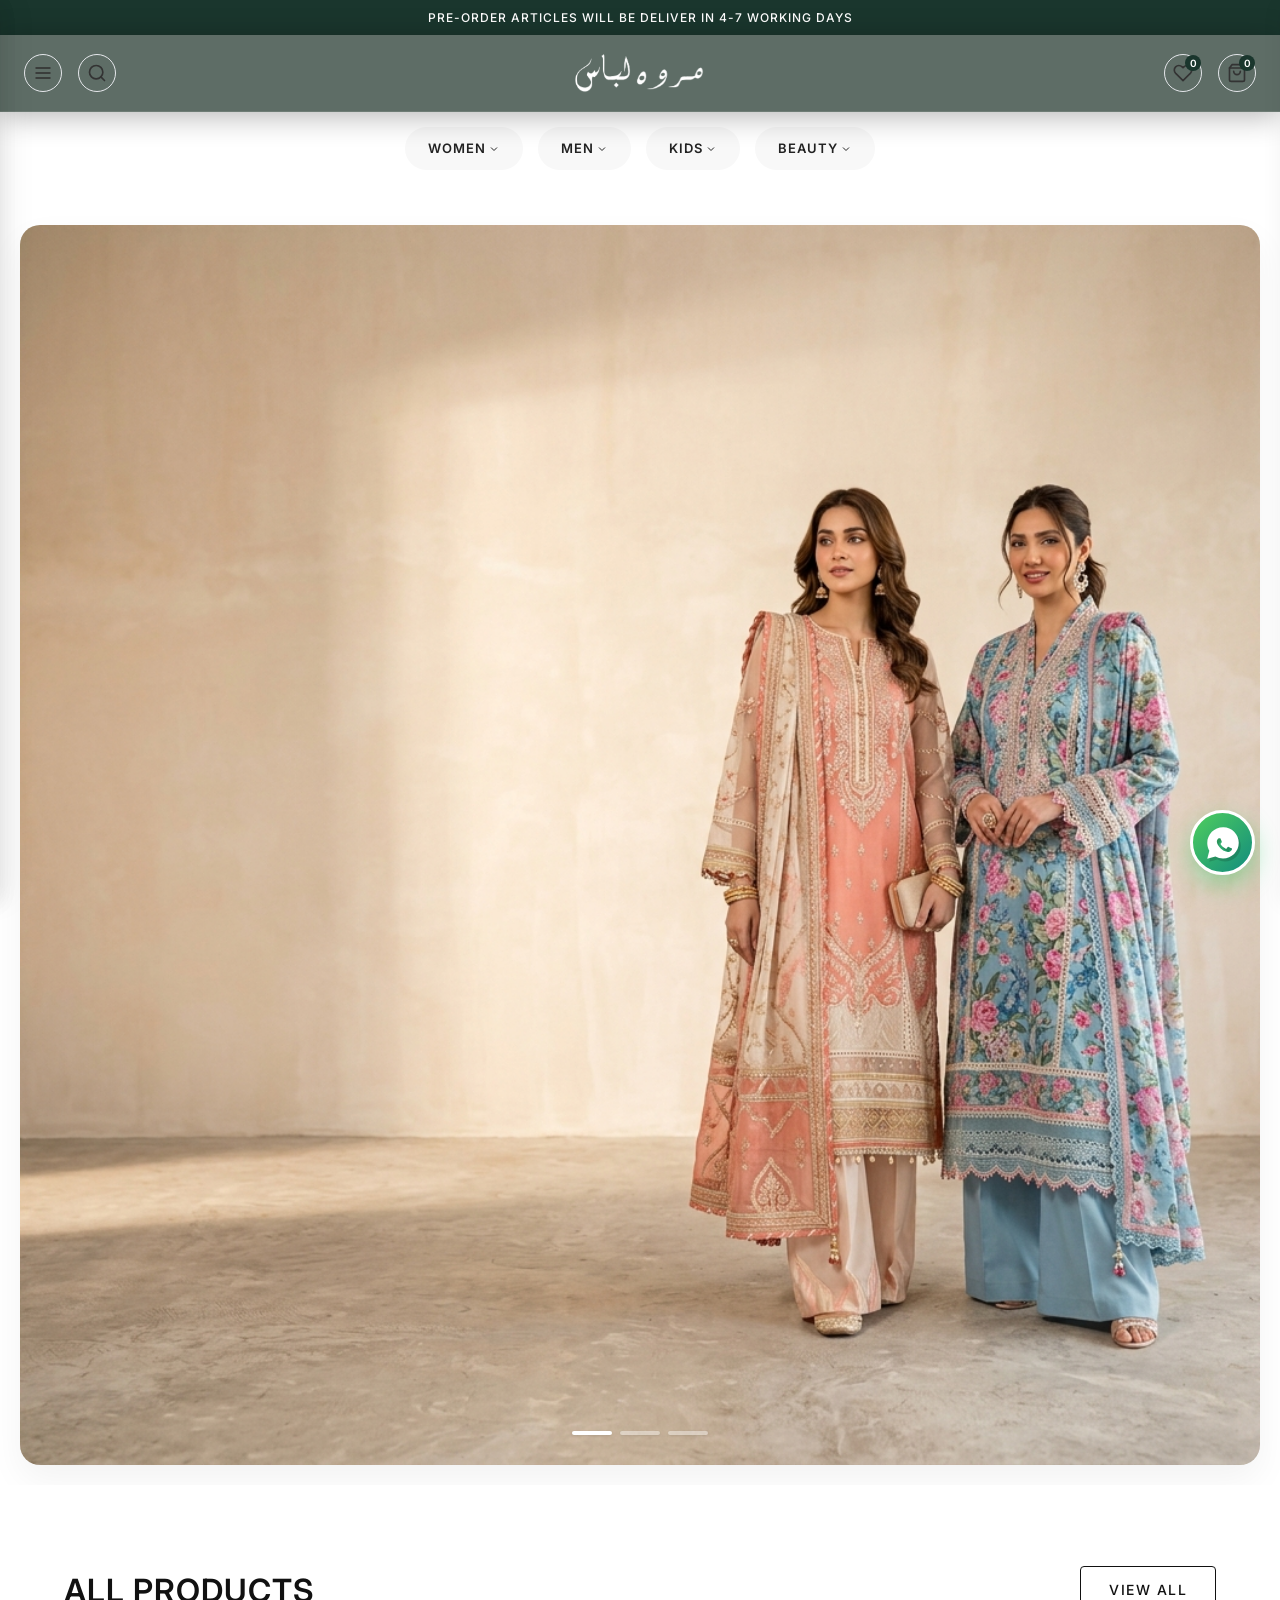
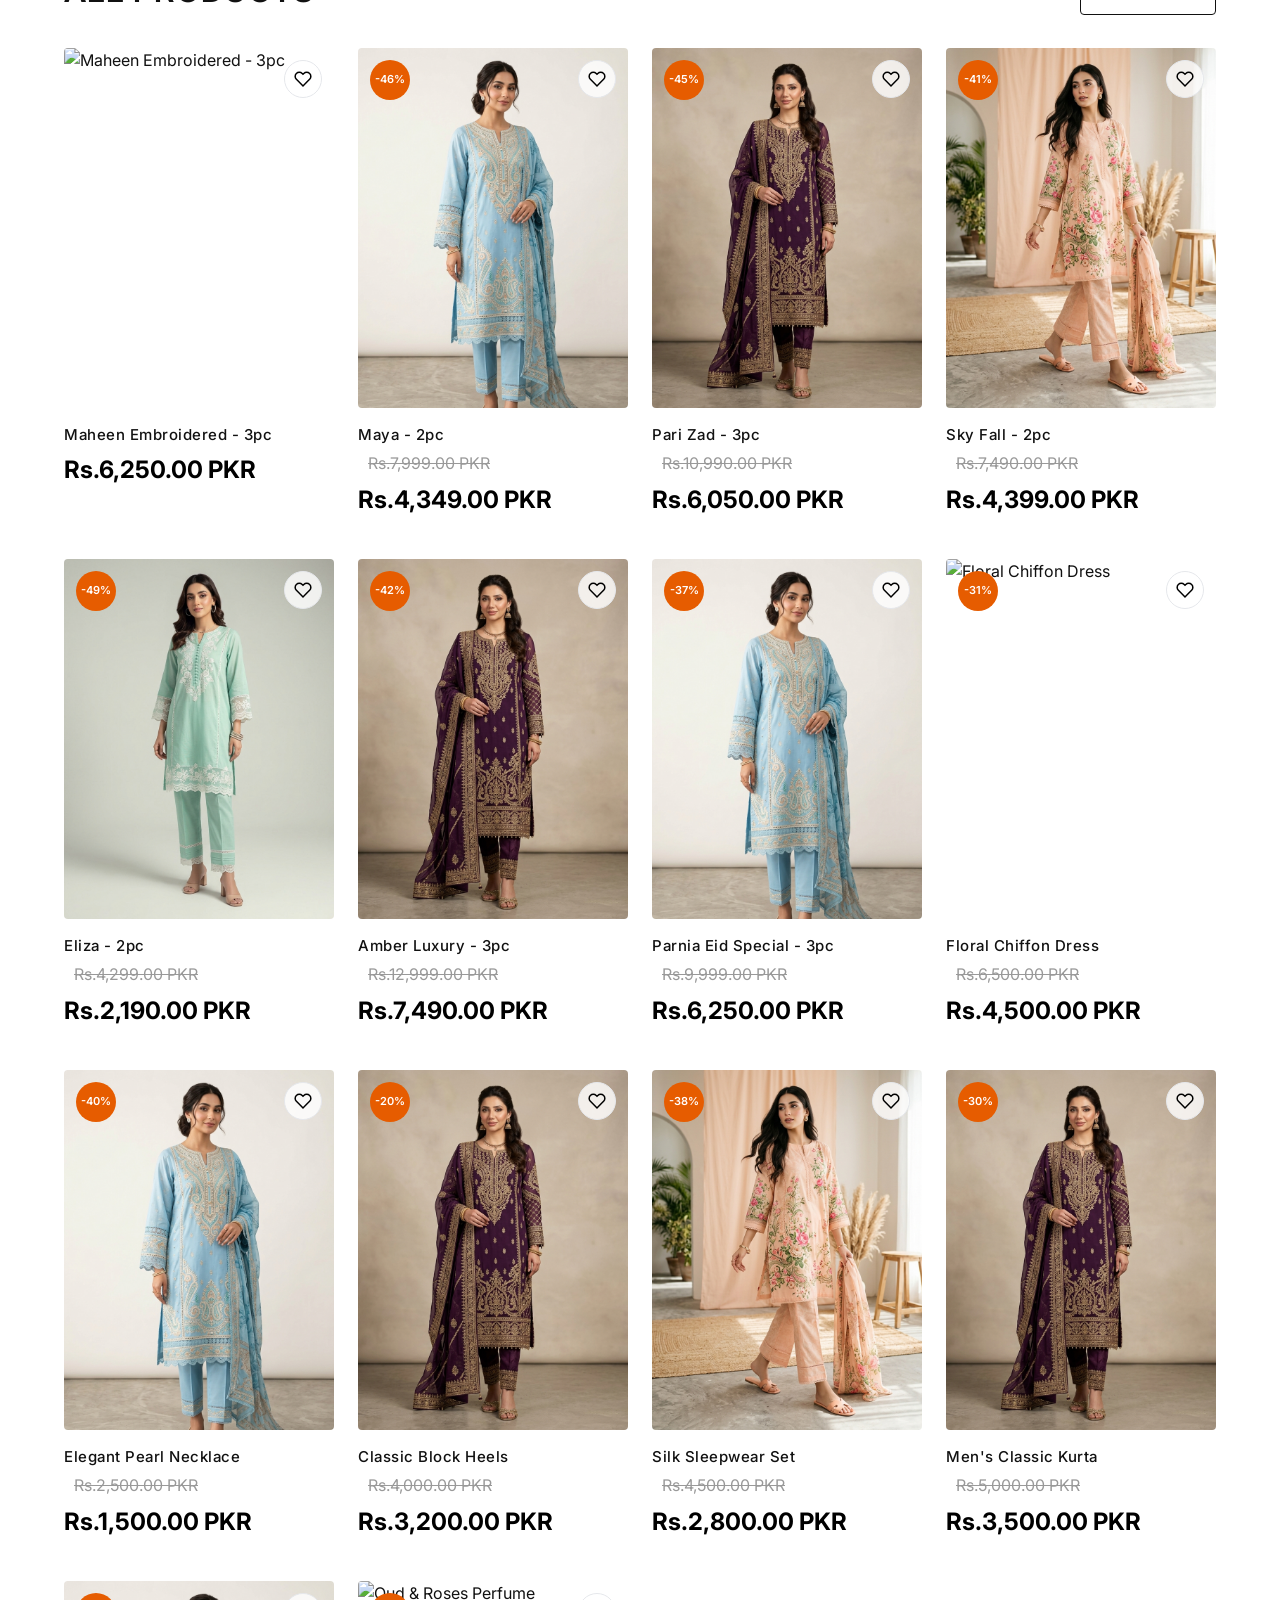
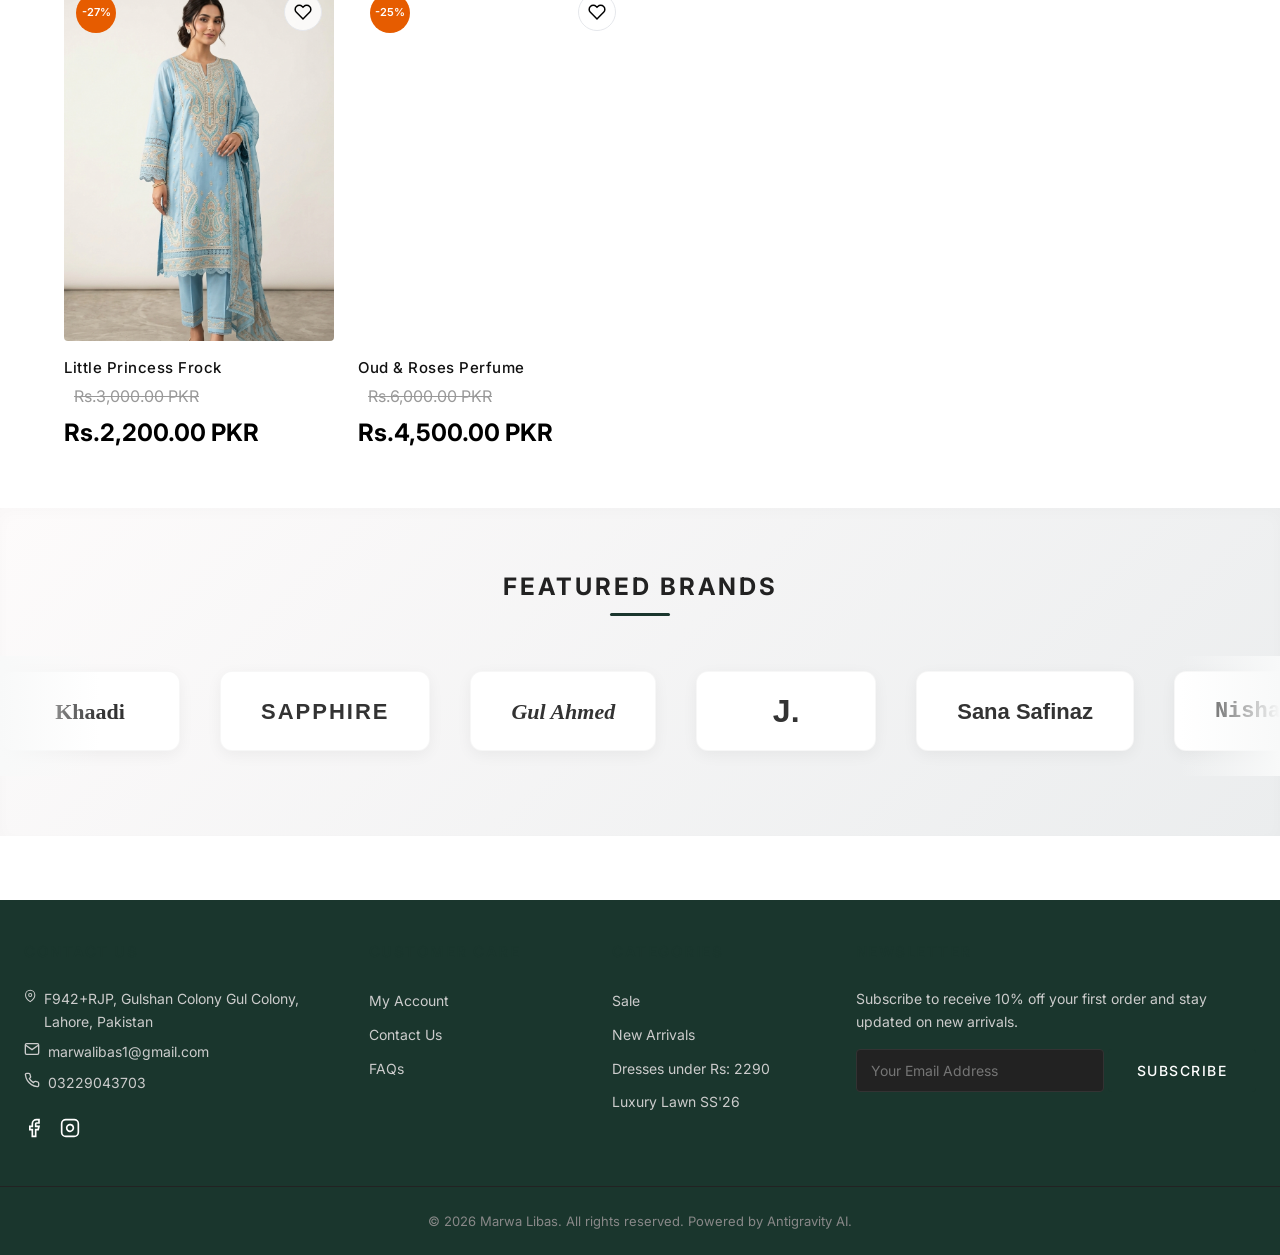
==== commit 683d1c3f: "Changes" ====
--- a/index.html
+++ b/index.html
@@ -72,28 +72,7 @@
               <line x1="21" y1="21" x2="16.65" y2="16.65"></line>
             </svg>
           </button>
-          <a
-            href="admin.html"
-            class="icon-btn header-desktop-only"
-            aria-label="Admin Panel"
-            title="Admin Panel"
-          >
-            <svg
-              width="20"
-              height="20"
-              viewBox="0 0 24 24"
-              fill="none"
-              stroke="currentColor"
-              stroke-width="2"
-              stroke-linecap="round"
-              stroke-linejoin="round"
-            >
-              <rect x="3" y="3" width="7" height="7"></rect>
-              <rect x="14" y="3" width="7" height="7"></rect>
-              <rect x="14" y="14" width="7" height="7"></rect>
-              <rect x="3" y="14" width="7" height="7"></rect>
-            </svg>
-          </a>
+
         </div>
 
         <!-- Logo -->
--- a/css/global.css
+++ b/css/global.css
@@ -327,6 +327,50 @@
     right: 0;
 }
 
+/* Base Modal Styles */
+.modal-overlay {
+  position: fixed;
+  top: 0;
+  left: 0;
+  width: 100%;
+  height: 100%;
+  background: rgba(0, 0, 0, 0.6);
+  backdrop-filter: blur(4px);
+  z-index: 999;
+  opacity: 0;
+  visibility: hidden;
+  transition: opacity 0.3s;
+}
+
+.modal {
+  position: fixed;
+  top: 50%;
+  left: 50%;
+  transform: translate(-50%, -50%) scale(0.95);
+  background: #ffffff;
+  width: 90%;
+  max-width: 600px;
+  border-radius: 8px;
+  z-index: 1000;
+  opacity: 0;
+  visibility: hidden;
+  transition: all 0.3s;
+  box-shadow: 0 15px 35px rgba(0, 0, 0, 0.2);
+  max-height: 90vh;
+  display: flex;
+  flex-direction: column;
+}
+
+.modal.active,
+.modal-overlay.active {
+  opacity: 1;
+  visibility: visible;
+}
+
+.modal.active {
+  transform: translate(-50%, -50%) scale(1);
+}
+
 /* Share Modal Styles */
 #share-modal-overlay {
     z-index: 10000;
@@ -360,19 +404,23 @@
     align-items: center;
     gap: 12px;
     width: 100%;
-    padding: 12px 16px;
-    margin-bottom: 10px;
-    border: 1px solid #eee;
+    padding: 14px 20px;
+    margin-bottom: 12px;
+    border: 1px solid #e0e0e0;
     border-radius: 12px;
-    background: transparent;
+    background: #ffffff;
+    box-shadow: 0 2px 8px rgba(0,0,0,0.04);
     cursor: pointer;
-    font-size: 15px;
-    font-weight: 500;
-    transition: all 0.2s;
+    font-size: 16px;
+    font-weight: 600;
+    color: #333;
+    transition: all 0.2s ease;
 }
 .share-option-btn:hover {
-    background: #f9f9f9;
+    background: #f8f9fa;
     transform: translateY(-2px);
+    box-shadow: 0 5px 15px rgba(0,0,0,0.08);
+    border-color: #d0d0d0;
 }
 #share-copy-link {
     width: 100%;
--- a/css/components/hero.css
+++ b/css/components/hero.css
@@ -15,7 +15,8 @@
   display: flex;
   align-items: center;
   width: 100%;
-  height: 500px; /* Fixed reasonable height instead of aspect-ratio */
+  height: auto; /* Allow image to dictate height */
+  aspect-ratio: unset;
   border-radius: 20px; /* Rounded corners */
   overflow: hidden; /* Keep images inside rounded corners */
   touch-action: pan-y;
@@ -55,12 +56,12 @@
 }
 
 .hero-bg-img {
-  position: absolute;
+  position: relative;
   top: 0;
   left: 0;
   width: 100%;
-  height: 100%;
-  object-fit: cover;
+  height: auto;
+  object-fit: contain;
   object-position: center center;
   z-index: 0;
   pointer-events: none;
@@ -110,7 +111,7 @@
 /* Mobile responsive adjustments */
 @media (max-width: 991px) {
   .hero-section {
-    height: 400px;
+    height: auto;
   }
 }
 
@@ -119,7 +120,7 @@
     padding: 10px;
   }
   .hero-section {
-    height: 300px;
+    height: auto;
     border-radius: 12px;
   }
 
@@ -136,6 +137,6 @@
 
 @media (max-width: 480px) {
   .hero-section {
-    height: 250px;
+    height: auto;
   }
 }
